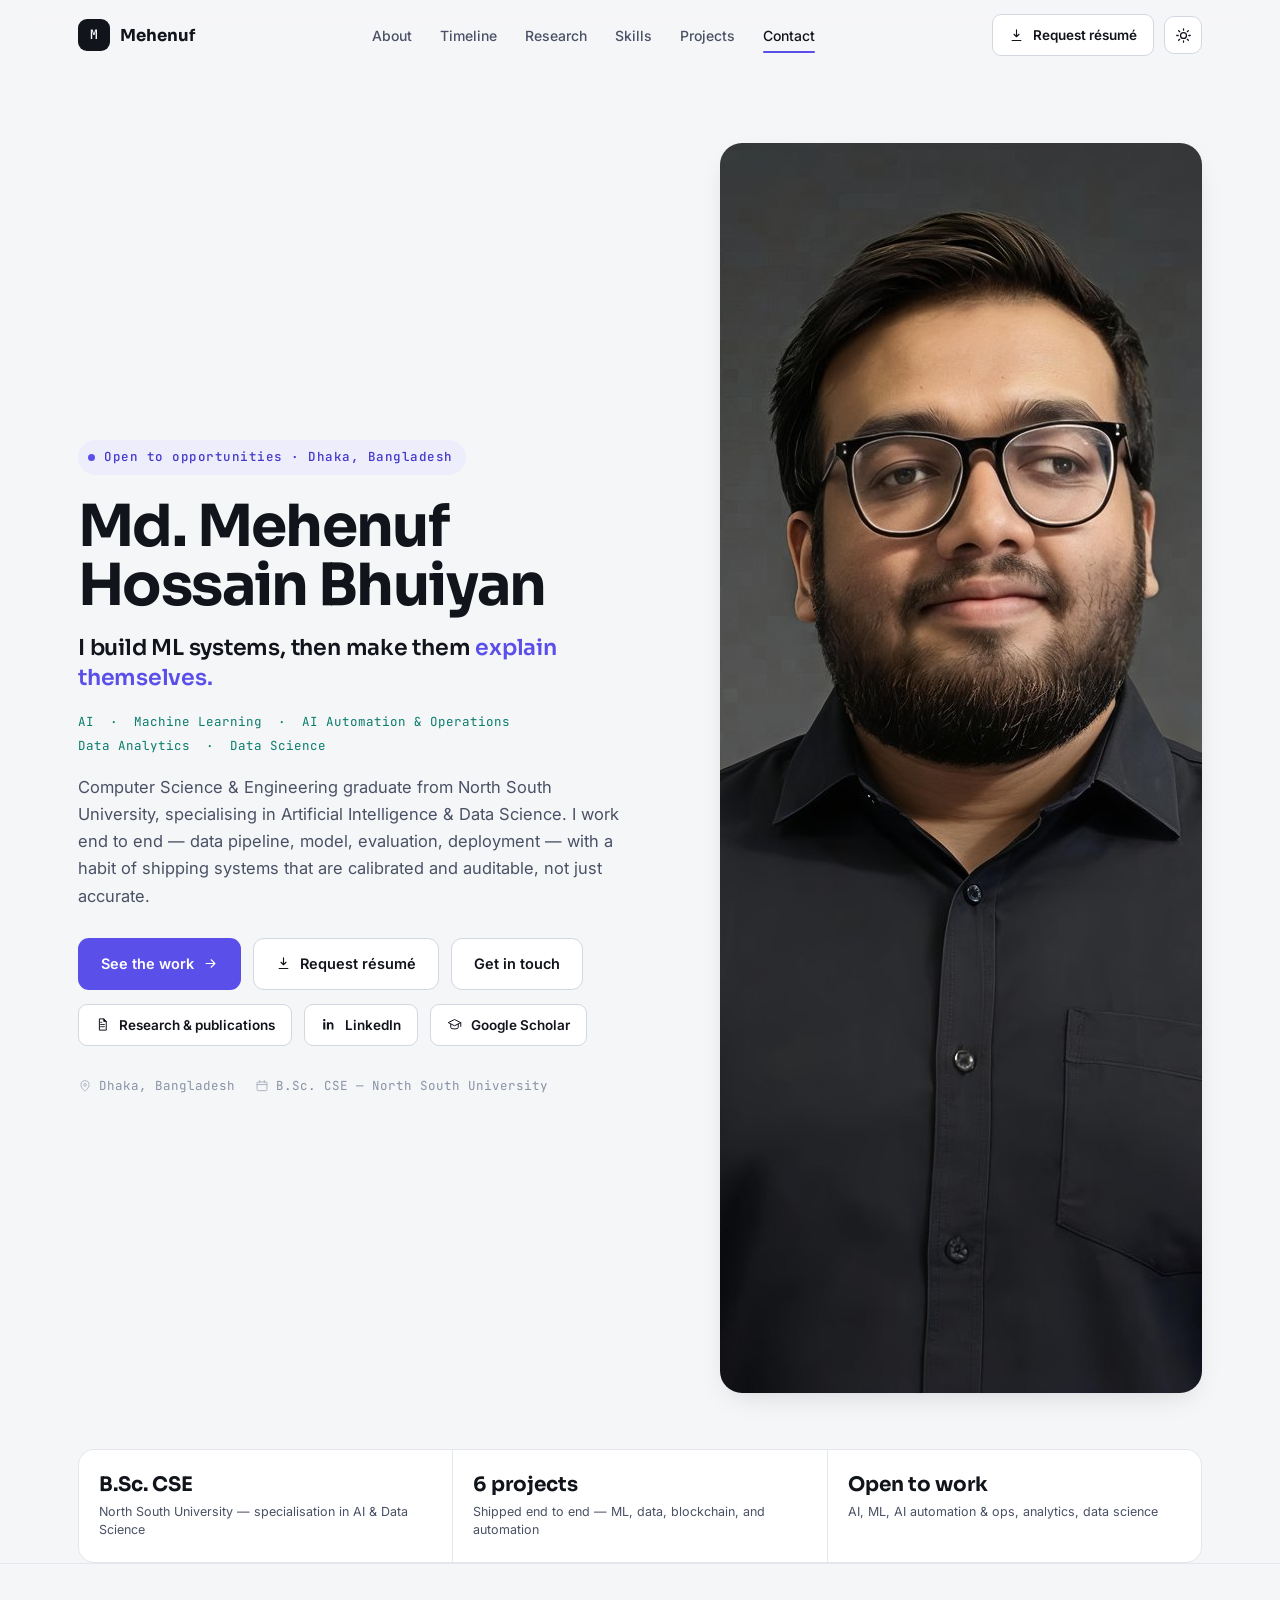
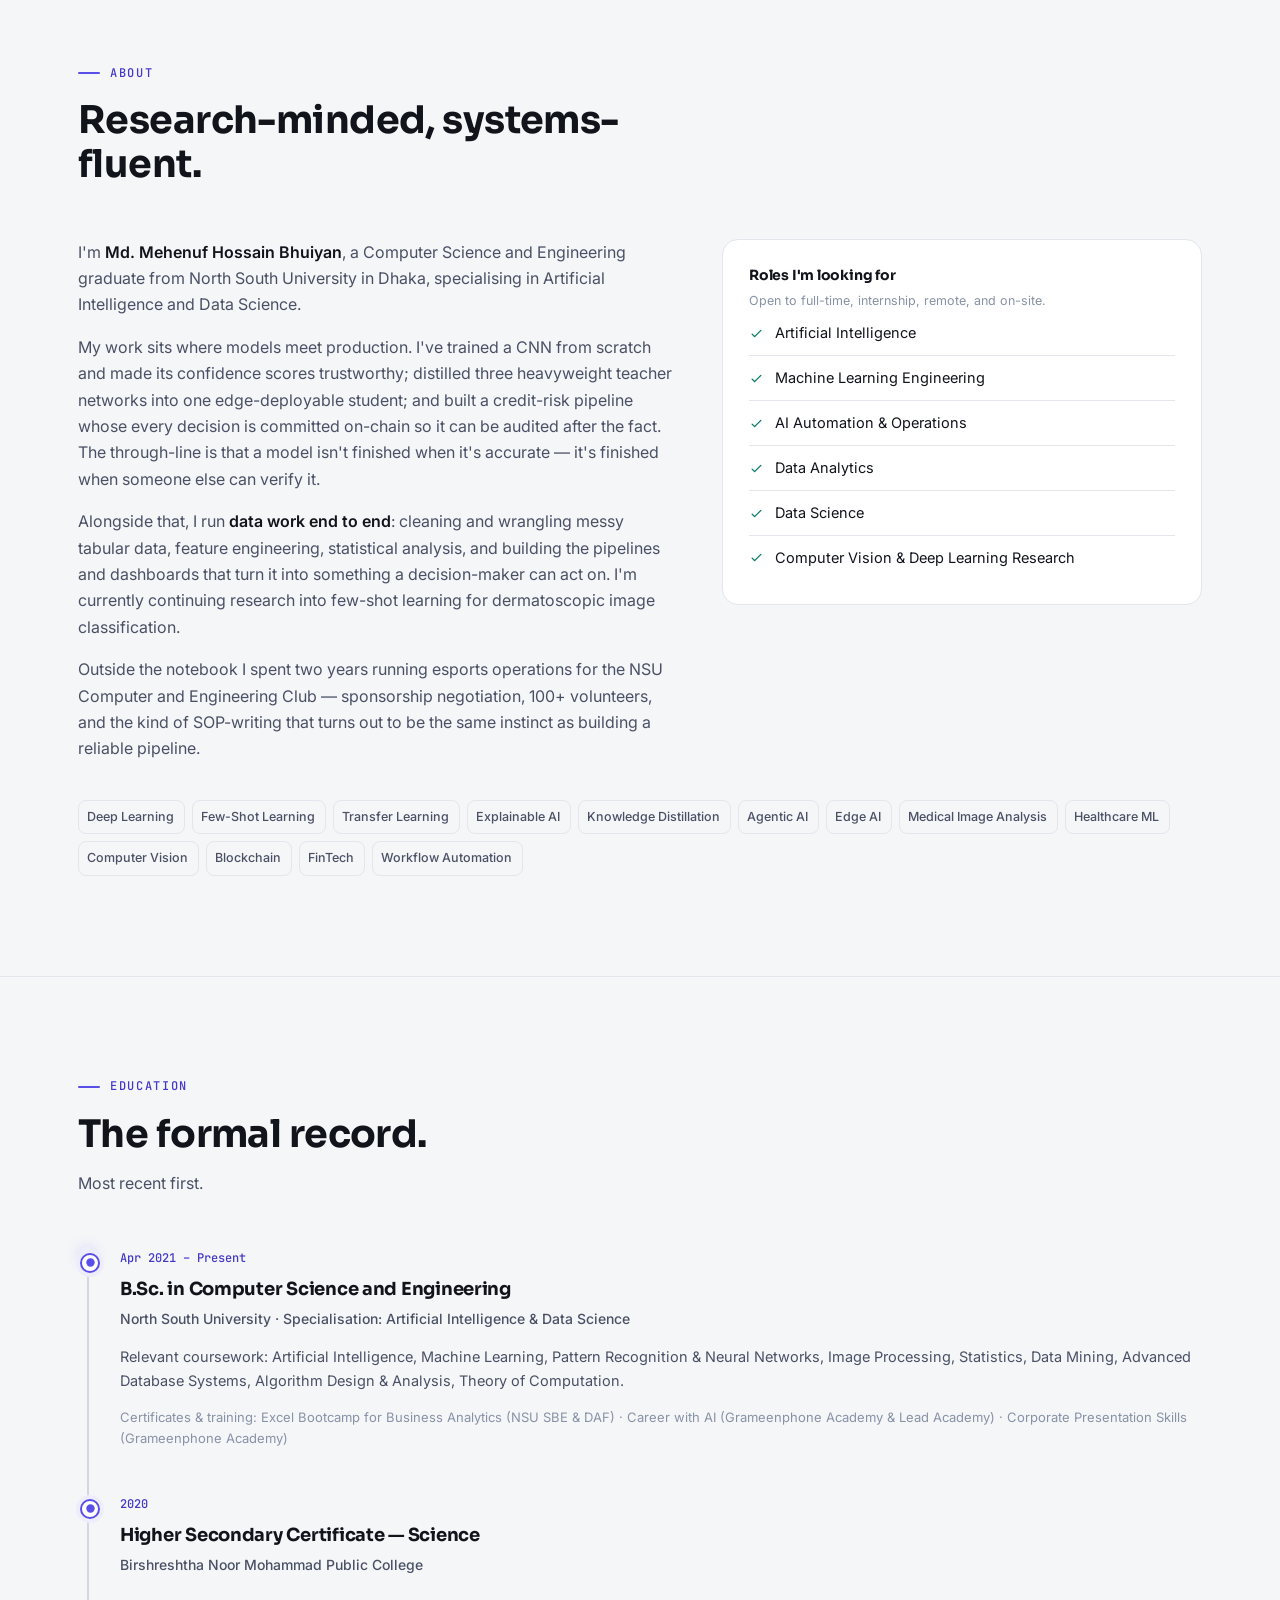
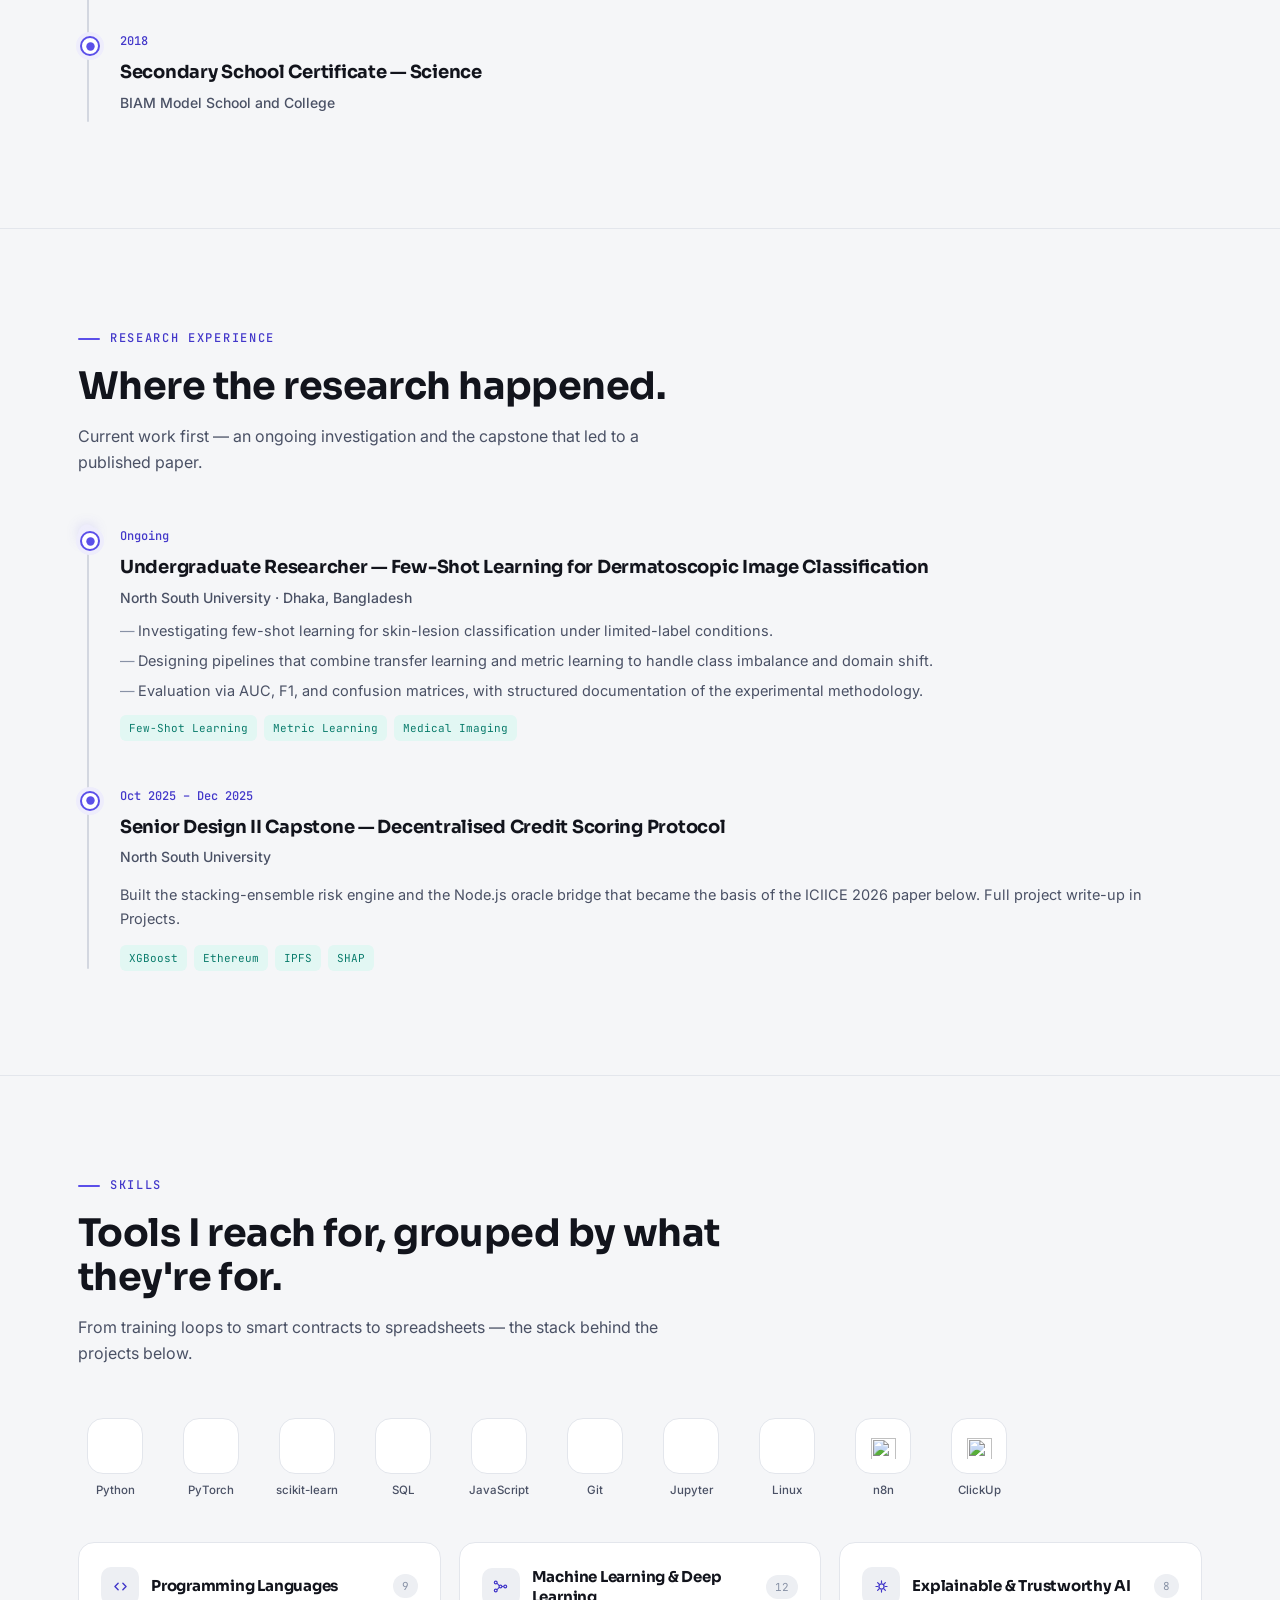
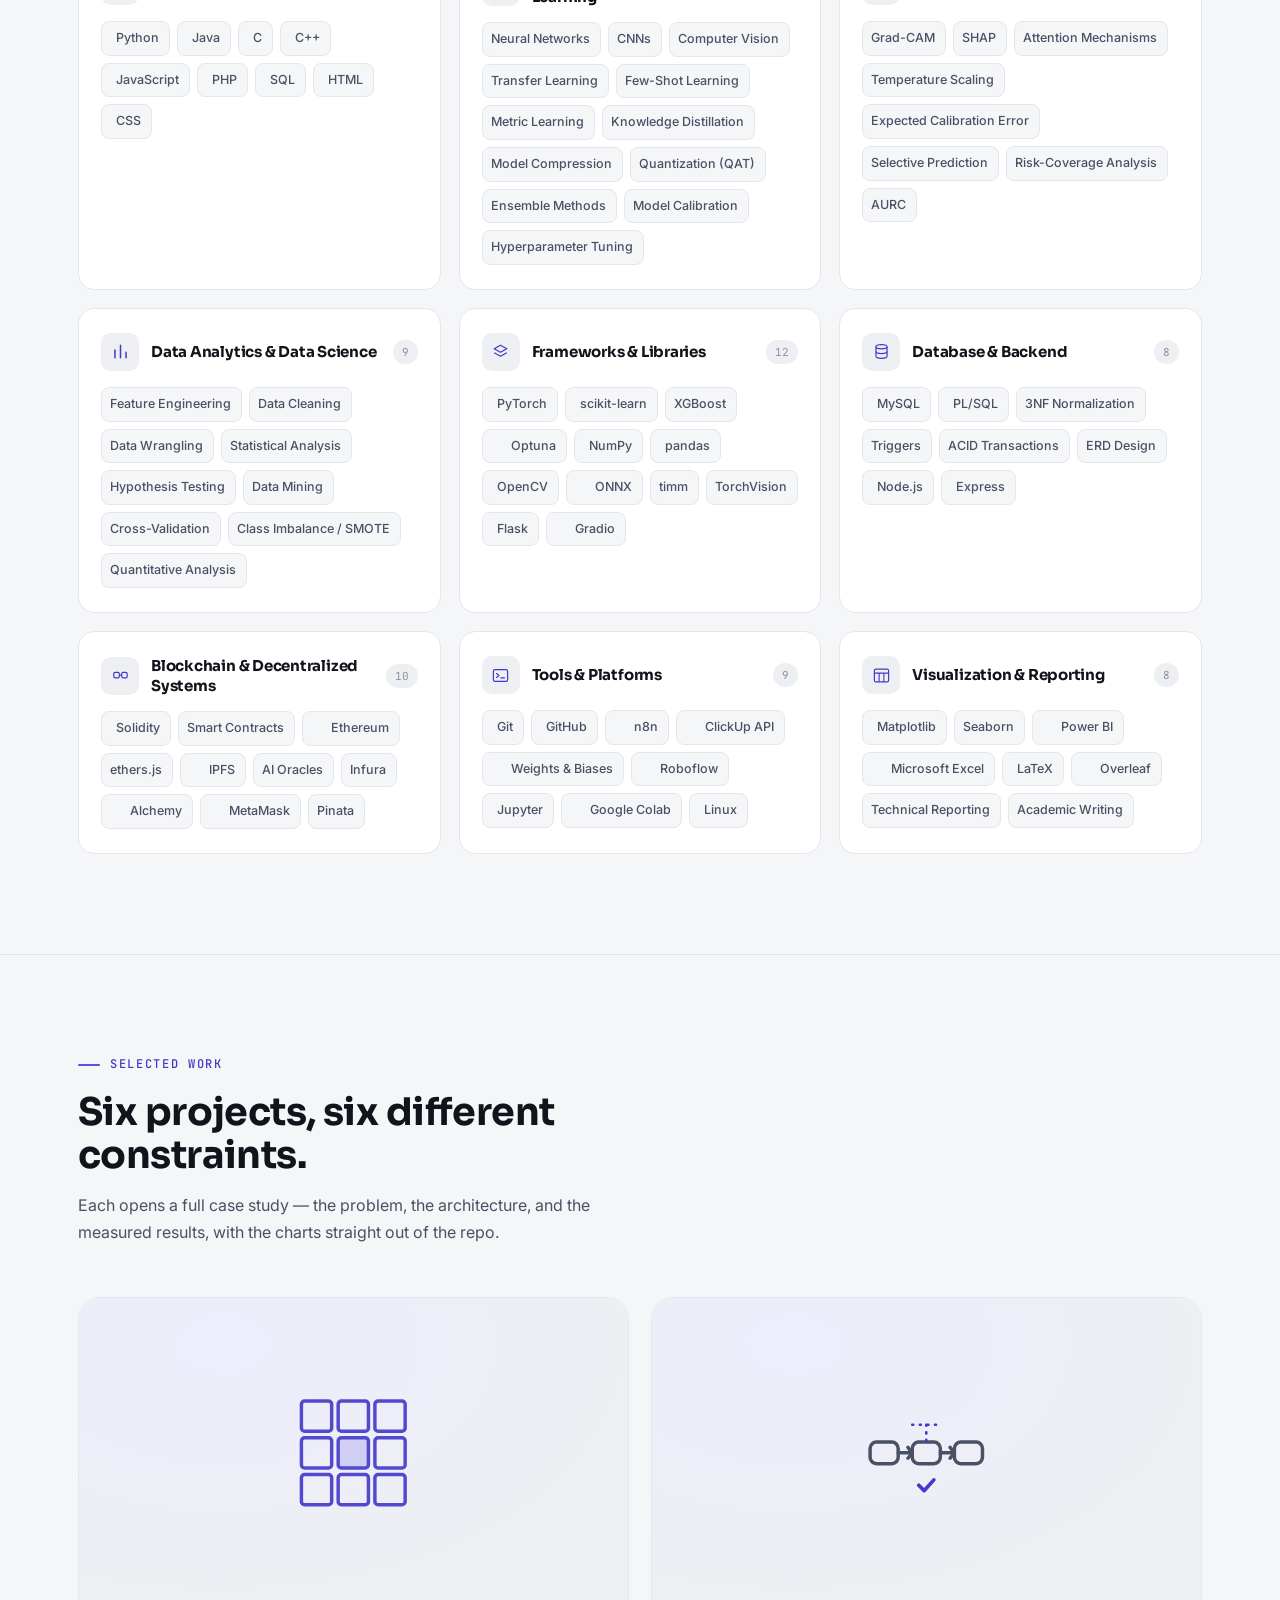
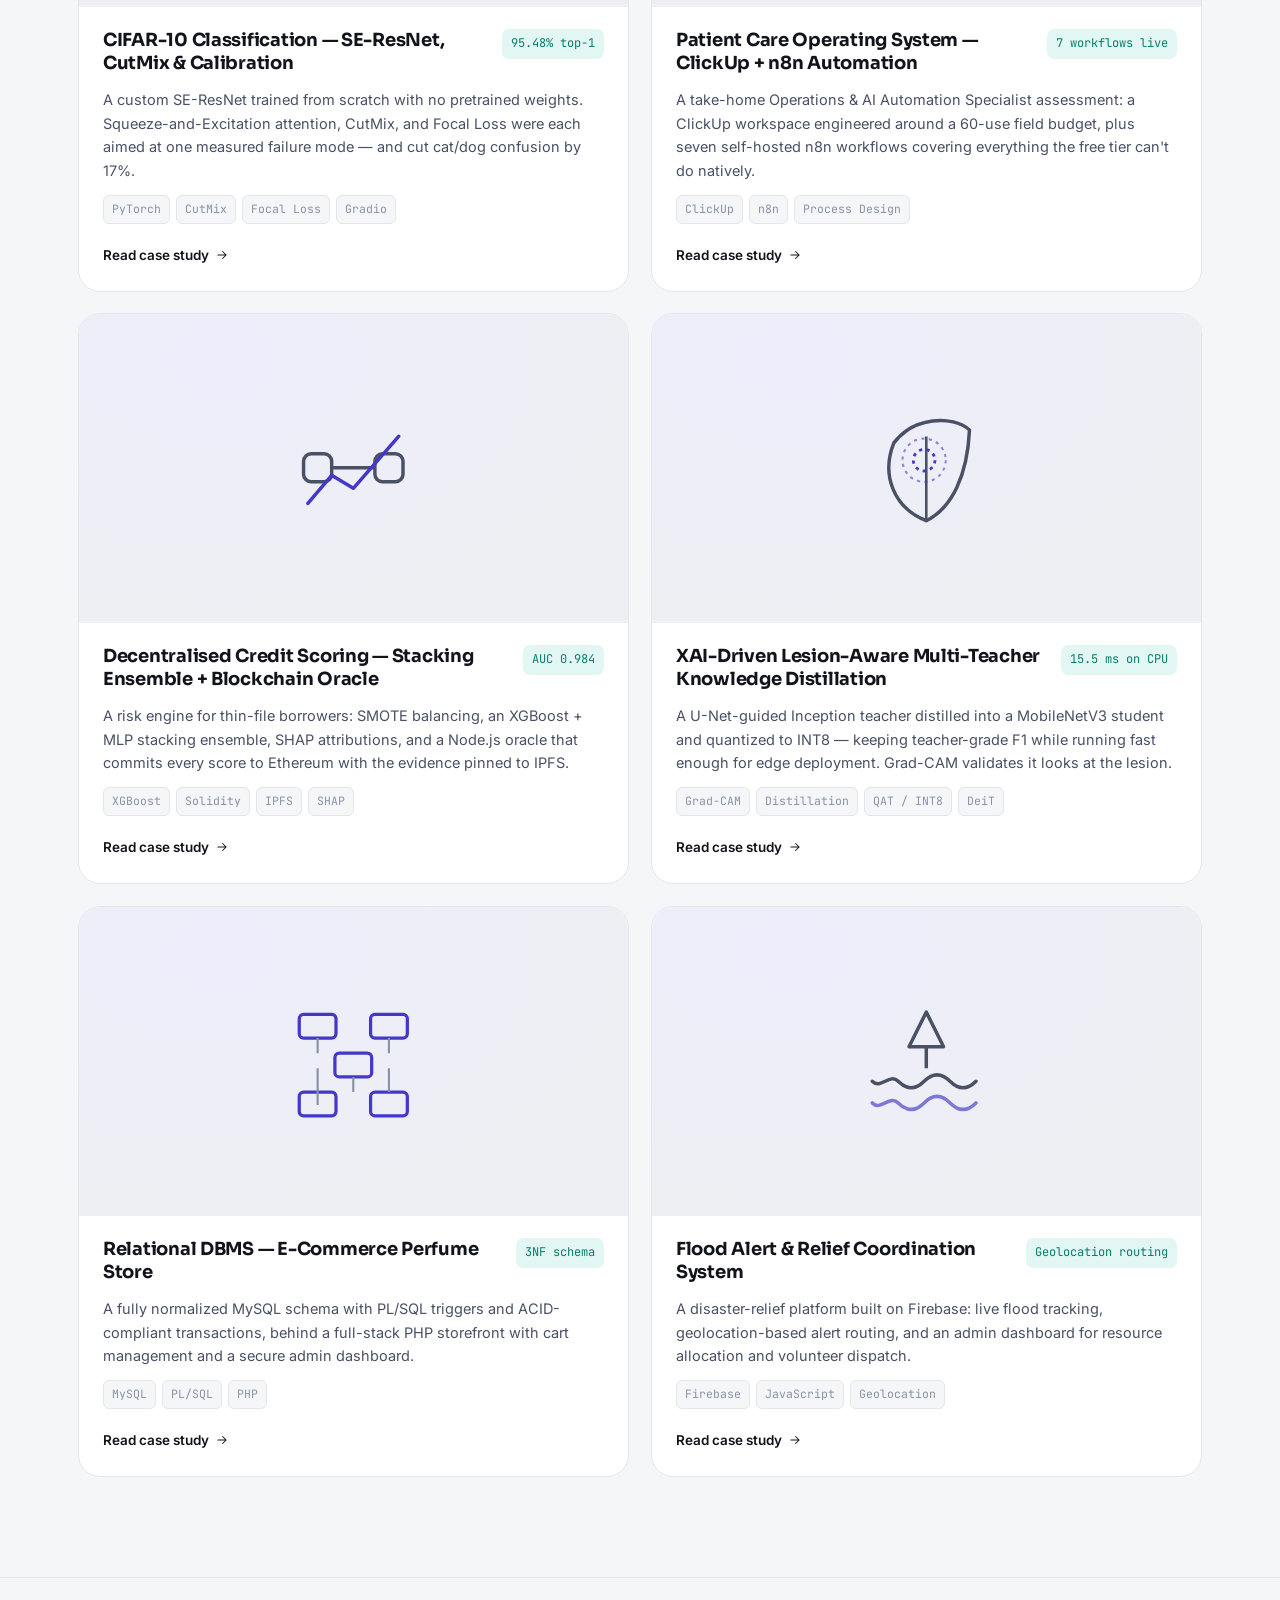
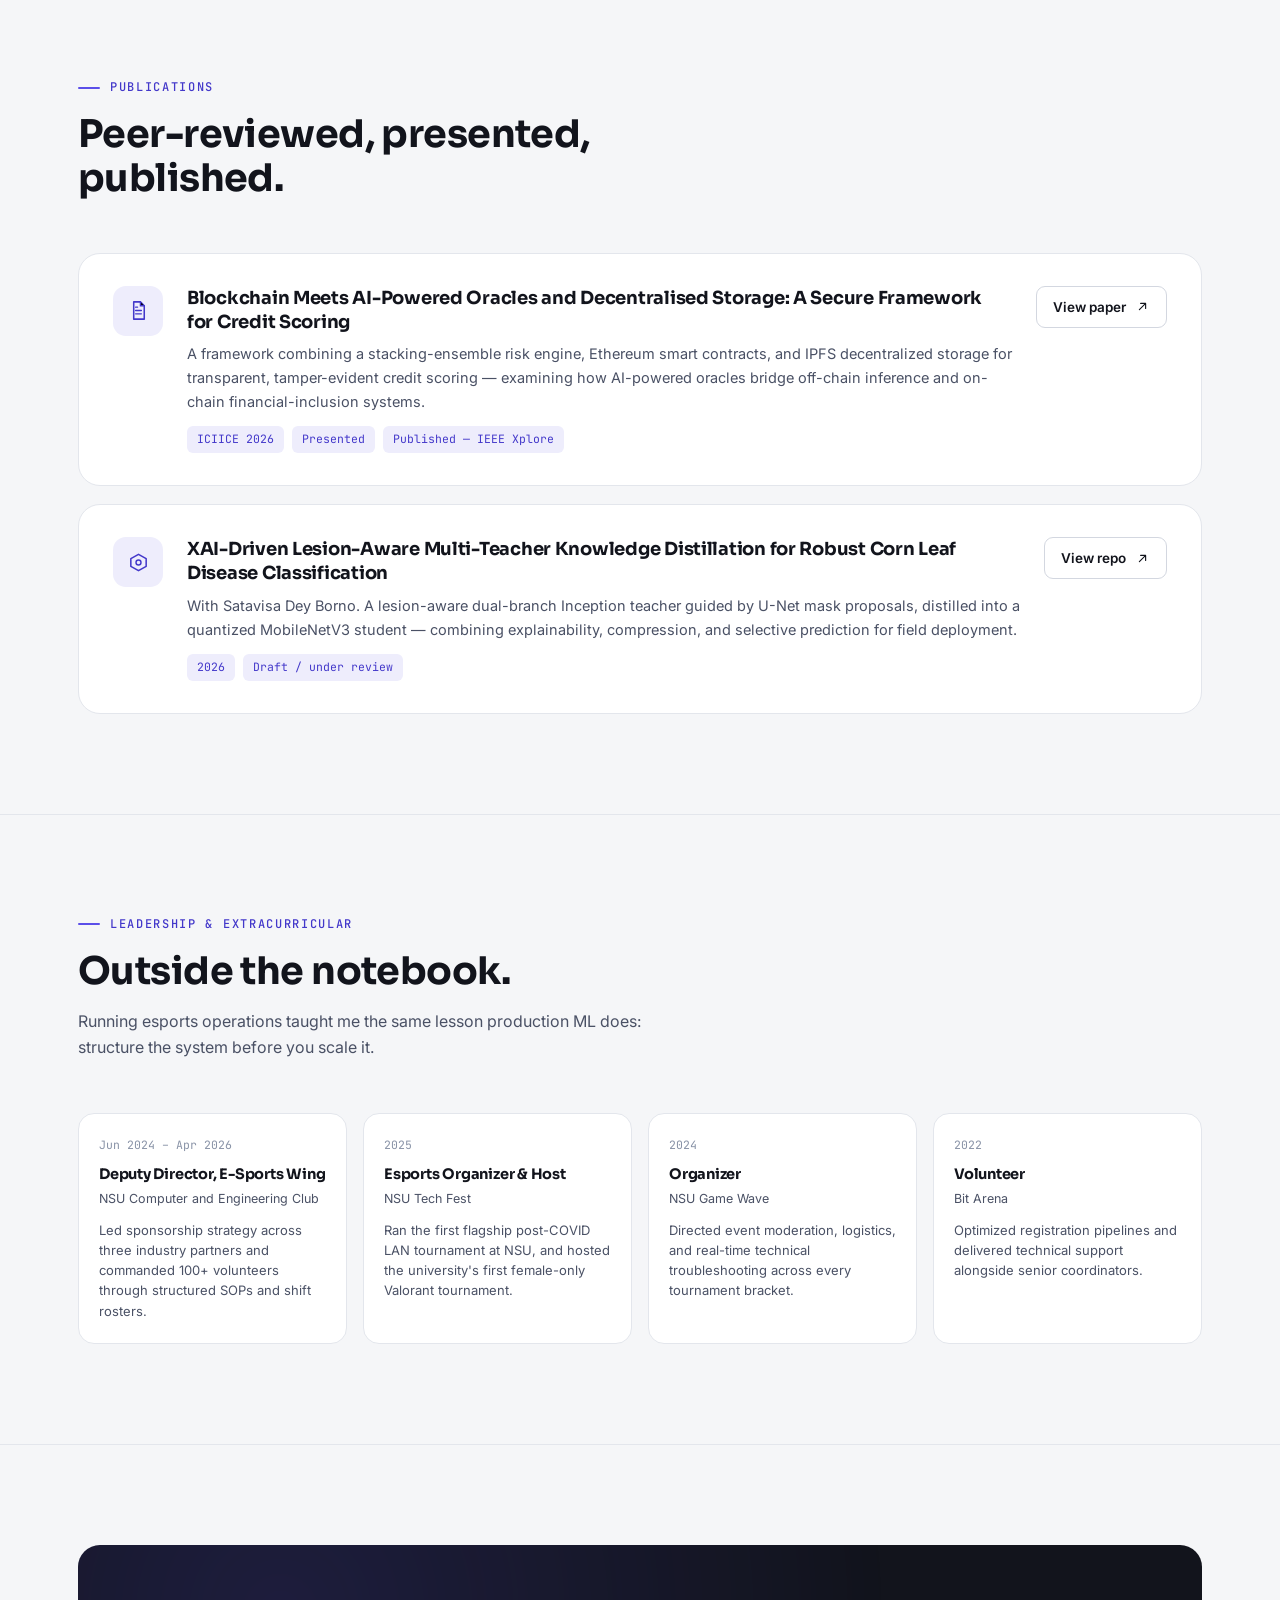
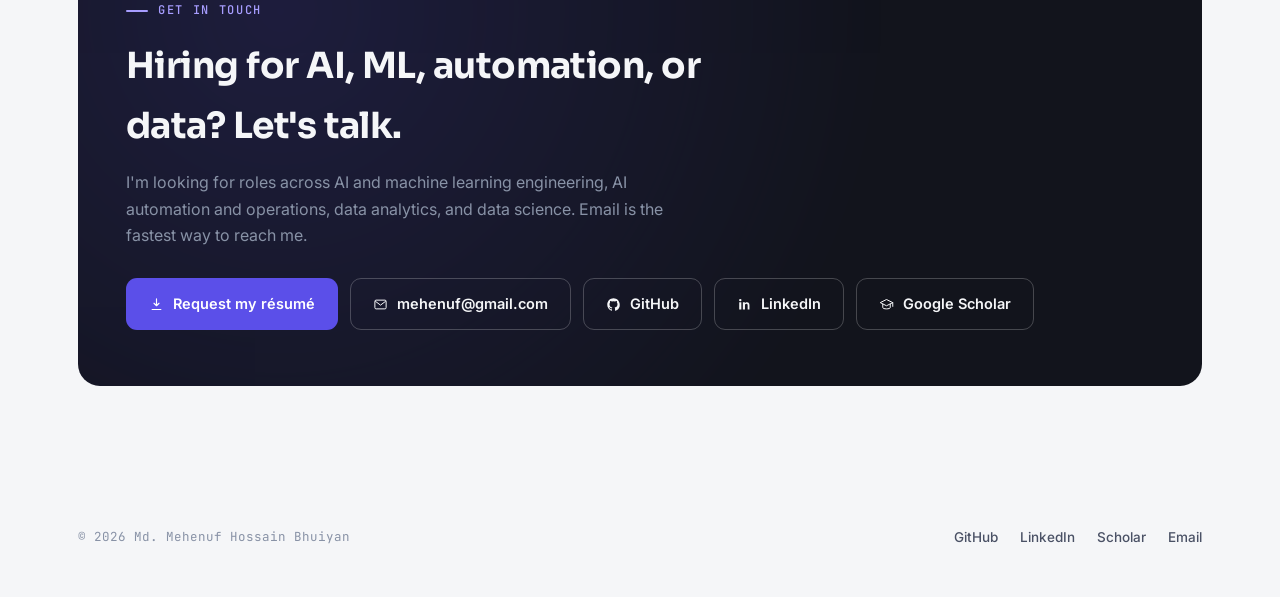
==== index.html @ 4ab9ad2d "fixed issues with previous changes not visible" ====
<!DOCTYPE html>
<html lang="en">
<head>
<meta charset="UTF-8">
<meta name="viewport" content="width=device-width, initial-scale=1.0">
<title>Md. Mehenuf Hossain Bhuiyan — AI, ML &amp; Data</title>
<meta name="description" content="Md. Mehenuf Hossain Bhuiyan — CSE graduate from North South University working across AI, machine learning, AI automation and operations, data analytics, and data science.">
<meta name="theme-color" content="#F5F6F8" media="(prefers-color-scheme: light)">
<meta name="theme-color" content="#0C0E15" media="(prefers-color-scheme: dark)">
<meta property="og:title" content="Md. Mehenuf Hossain Bhuiyan — AI, ML &amp; Data">
<meta property="og:description" content="CSE graduate building machine learning systems that are calibrated, explainable, and deployable.">
<meta property="og:type" content="website">
<link rel="icon" href="data:image/svg+xml,%3Csvg xmlns='http://www.w3.org/2000/svg' viewBox='0 0 32 32'%3E%3Crect width='32' height='32' rx='8' fill='%2312141C'/%3E%3Ctext x='16' y='22' font-family='monospace' font-size='15' fill='%23fff' text-anchor='middle'%3EM%3C/text%3E%3C/svg%3E">
<meta name="google-site-verification" content="XvrvxJpQ4TrDVqy2lAd8Fae3OVAIh6cB1WtOgIHhJRs" />
<!-- Set the theme before first paint so there's no flash of the wrong one. -->
<script>
(function(){
  var d=document.documentElement; d.classList.add('js');
  var s=null; try{ s=localStorage.getItem('theme'); }catch(e){}
  var p=window.matchMedia&&window.matchMedia('(prefers-color-scheme: dark)').matches;
  d.setAttribute('data-theme', s||(p?'dark':'light'));
})();
</script>

<link rel="preconnect" href="https://fonts.googleapis.com">
<link rel="preconnect" href="https://fonts.gstatic.com" crossorigin>
<link href="https://fonts.googleapis.com/css2?family=Sora:wght@500;600;700&family=Inter:wght@400;500;600&family=JetBrains+Mono:wght@400;500&display=swap" rel="stylesheet">
<link rel="stylesheet" href="https://cdn.jsdelivr.net/gh/devicons/devicon@2.15.1/devicon.min.css">
<link rel="stylesheet" href="./assets/css/style.css?v=3">
</head>
<body>

<!-- ================= NAV ================= -->
<header class="nav">
  <div class="nav-inner">
    <a href="#top" class="brand"><span class="mark"><span>M</span></span> Mehenuf</a>
    <nav class="nav-links" aria-label="Main">
      <a href="#about">About</a>
      <a href="#timeline">Timeline</a>
      <a href="#research">Research</a>
      <a href="#skills">Skills</a>
      <a href="#work">Projects</a>
      <a href="#contact">Contact</a>
    </nav>
    <div class="nav-cta">
      <a class="btn btn-ghost btn-sm" href="mailto:mehenuf@gmail.com?subject=R%C3%A9sum%C3%A9%20request%20%E2%80%94%20portfolio&body=Hi%20Mehenuf%2C%0A%0AI%20came%20across%20your%20portfolio%20and%20would%20like%20a%20copy%20of%20your%20CV%2Fr%C3%A9sum%C3%A9.%0A%0AName%3A%0ACompany%2Forganisation%3A%0ARole%20or%20context%3A%0A%0AThanks%2C">
        <svg viewBox="0 0 24 24"><path d="M12 3v11m0 0-4-4m4 4 4-4M5 20h14" fill="none" stroke="currentColor" stroke-width="1.8" stroke-linecap="round" stroke-linejoin="round"/></svg>
        Request résumé
      </a>
      <button class="icon-btn theme-toggle" aria-label="Switch to dark theme">
        <svg class="i-sun" viewBox="0 0 24 24" fill="none" aria-hidden="true"><circle cx="12" cy="12" r="4.2" stroke="currentColor" stroke-width="1.8"/><path d="M12 2.5v2M12 19.5v2M2.5 12h2M19.5 12h2M5.2 5.2l1.4 1.4M17.4 17.4l1.4 1.4M18.8 5.2l-1.4 1.4M6.6 17.4l-1.4 1.4" stroke="currentColor" stroke-width="1.8" stroke-linecap="round"/></svg>
        <svg class="i-moon" viewBox="0 0 24 24" fill="none" aria-hidden="true"><path d="M20 14.5A8.5 8.5 0 0 1 9.5 4a8.5 8.5 0 1 0 10.5 10.5Z" stroke="currentColor" stroke-width="1.8" stroke-linejoin="round"/></svg>
      </button>
      <button class="icon-btn nav-toggle" aria-label="Toggle menu" aria-expanded="false">
        <svg viewBox="0 0 24 24"><path d="M4 7h16M4 12h16M4 17h16" stroke="currentColor" stroke-width="1.8" stroke-linecap="round"/></svg>
      </button>
    </div>
  </div>
</header>

<main id="top">

  <!-- ================= HERO ================= -->
  <section class="hero">
    <div class="wrap">
      <div class="hero-grid">
        <div data-stagger>
          <span class="eyebrow"><span class="dot"></span>Open to opportunities · Dhaka, Bangladesh</span>
          <h1>Md. Mehenuf<br>Hossain Bhuiyan</h1>
          <p class="tagline">I build ML systems, then make them <span class="accent">explain themselves.</span></p>
          <p class="role-line">
            AI &nbsp;·&nbsp; Machine Learning &nbsp;·&nbsp; AI Automation &amp; Operations<br>
            Data Analytics &nbsp;·&nbsp; Data Science
          </p>
          <p class="sub">Computer Science &amp; Engineering graduate from North South University, specialising in Artificial Intelligence &amp; Data Science. I work end to end — data pipeline, model, evaluation, deployment — with a habit of shipping systems that are calibrated and auditable, not just accurate.</p>
          <div class="cta-row">
            <a class="btn btn-signal" href="#work">
              See the work
              <svg viewBox="0 0 24 24"><path d="M5 12h14M13 6l6 6-6 6" fill="none" stroke="currentColor" stroke-width="1.8" stroke-linecap="round" stroke-linejoin="round"/></svg>
            </a>
            <a class="btn btn-ghost" href="mailto:mehenuf@gmail.com?subject=R%C3%A9sum%C3%A9%20request%20%E2%80%94%20portfolio&body=Hi%20Mehenuf%2C%0A%0AI%20came%20across%20your%20portfolio%20and%20would%20like%20a%20copy%20of%20your%20CV%2Fr%C3%A9sum%C3%A9.%0A%0AName%3A%0ACompany%2Forganisation%3A%0ARole%20or%20context%3A%0A%0AThanks%2C">
              <svg viewBox="0 0 24 24"><path d="M12 3v11m0 0-4-4m4 4 4-4M5 20h14" fill="none" stroke="currentColor" stroke-width="1.8" stroke-linecap="round" stroke-linejoin="round"/></svg>
              Request résumé
            </a>
            <a class="btn btn-ghost" href="#contact">Get in touch</a>
          </div>
          <div class="cta-row profile-row">
            <a class="btn btn-ghost btn-sm" href="#publications">
              <svg viewBox="0 0 24 24"><path d="M7 3h7l4 4v14H7V3Z" fill="none" stroke="currentColor" stroke-width="1.6" stroke-linejoin="round"/><path d="M14 3v4h4M9 12h6M9 15.5h6M9 8.5h2" stroke="currentColor" stroke-width="1.4" stroke-linecap="round"/></svg>
              Research &amp; publications
            </a>
            <a class="btn btn-ghost btn-sm" href="https://www.linkedin.com/in/mehenuf" target="_blank" rel="noopener">
              <svg viewBox="0 0 24 24"><path fill="currentColor" d="M6.94 8.5H3.56V20h3.38V8.5ZM5.25 3a1.94 1.94 0 1 0 0 3.88A1.94 1.94 0 0 0 5.25 3ZM20.44 20h-3.38v-6.02c0-1.44-.03-3.29-2-3.29-2 0-2.31 1.56-2.31 3.18V20H9.37V8.5h3.24v1.57h.05c.45-.86 1.56-1.77 3.21-1.77 3.43 0 4.06 2.26 4.06 5.2V20Z"/></svg>
              LinkedIn
            </a>
            <a class="btn btn-ghost btn-sm" href="https://scholar.google.com/citations?user=QUsIy4QAAAAJ&hl=en" target="_blank" rel="noopener">
              <svg viewBox="0 0 24 24"><path d="M12 4 22 9l-10 5L2 9l10-5Z" fill="none" stroke="currentColor" stroke-width="1.6" stroke-linejoin="round"/><path d="M6 11.5V17c0 1.1 2.7 2 6 2s6-.9 6-2v-5.5" fill="none" stroke="currentColor" stroke-width="1.6" stroke-linecap="round" stroke-linejoin="round"/><path d="M22 9v6" stroke="currentColor" stroke-width="1.6" stroke-linecap="round"/></svg>
              Google Scholar
            </a>
          </div>
          <div class="meta-row">
            <span><svg viewBox="0 0 24 24"><path d="M12 21s7-6.1 7-11a7 7 0 1 0-14 0c0 4.9 7 11 7 11Z" fill="none" stroke="currentColor" stroke-width="1.6"/><circle cx="12" cy="10" r="2.3" fill="none" stroke="currentColor" stroke-width="1.6"/></svg>Dhaka, Bangladesh</span>
            <span><svg viewBox="0 0 24 24"><rect x="3.5" y="5" width="17" height="15" rx="2" fill="none" stroke="currentColor" stroke-width="1.6"/><path d="M3.5 9.5h17M8 3v3.5M16 3v3.5" stroke="currentColor" stroke-width="1.6" stroke-linecap="round"/></svg>B.Sc. CSE — North South University</span>
          </div>
        </div>

        <div class="hero-figure reveal">
          <img src="./assets/img/profile-mehenuf.jpg" alt="Md. Mehenuf Hossain Bhuiyan"
            width="1000" height="1250" decoding="async"
            style="width:100%; aspect-ratio:4/5; object-fit:cover; border-radius:var(--radius-lg); box-shadow:var(--shadow-md);">
        </div>
      </div>

      <div class="facts facts-3" data-stagger>
        <div class="fact"><div class="k">B.Sc. CSE</div><div class="v">North South University — specialisation in AI &amp; Data Science</div></div>
        <div class="fact"><div class="k">6 projects</div><div class="v">Shipped end to end — ML, data, blockchain, and automation</div></div>
        <div class="fact"><div class="k">Open to work</div><div class="v">AI, ML, AI automation &amp; ops, analytics, data science</div></div>
      </div>
    </div>
  </section>

  <!-- ================= ABOUT ================= -->
  <section id="about">
    <div class="wrap">
      <div class="section-head reveal">
        <div class="kicker">About</div>
        <h2>Research-minded, systems-fluent.</h2>
      </div>

      <div class="about-grid">
        <div data-stagger>
          <p>I'm <strong>Md. Mehenuf Hossain Bhuiyan</strong>, a Computer Science and Engineering graduate from North South University in Dhaka, specialising in Artificial Intelligence and Data Science.</p>
          <p>My work sits where models meet production. I've trained a CNN from scratch and made its confidence scores trustworthy; distilled three heavyweight teacher networks into one edge-deployable student; and built a credit-risk pipeline whose every decision is committed on-chain so it can be audited after the fact. The through-line is that a model isn't finished when it's accurate — it's finished when someone else can verify it.</p>
          <p>Alongside that, I run <strong>data work end to end</strong>: cleaning and wrangling messy tabular data, feature engineering, statistical analysis, and building the pipelines and dashboards that turn it into something a decision-maker can act on. I'm currently continuing research into few-shot learning for dermatoscopic image classification.</p>
          <p>Outside the notebook I spent two years running esports operations for the NSU Computer and Engineering Club — sponsorship negotiation, 100+ volunteers, and the kind of SOP-writing that turns out to be the same instinct as building a reliable pipeline.</p>
        </div>

        <div class="seeking reveal">
          <h3>Roles I'm looking for</h3>
          <p class="sn">Open to full-time, internship, remote, and on-site.</p>
          <ul data-stagger>
            <li><svg viewBox="0 0 24 24" fill="none"><path d="m5 13 4 4 10-10" stroke="currentColor" stroke-width="2.2" stroke-linecap="round" stroke-linejoin="round"/></svg>Artificial Intelligence</li>
            <li><svg viewBox="0 0 24 24" fill="none"><path d="m5 13 4 4 10-10" stroke="currentColor" stroke-width="2.2" stroke-linecap="round" stroke-linejoin="round"/></svg>Machine Learning Engineering</li>
            <li><svg viewBox="0 0 24 24" fill="none"><path d="m5 13 4 4 10-10" stroke="currentColor" stroke-width="2.2" stroke-linecap="round" stroke-linejoin="round"/></svg>AI Automation &amp; Operations</li>
            <li><svg viewBox="0 0 24 24" fill="none"><path d="m5 13 4 4 10-10" stroke="currentColor" stroke-width="2.2" stroke-linecap="round" stroke-linejoin="round"/></svg>Data Analytics</li>
            <li><svg viewBox="0 0 24 24" fill="none"><path d="m5 13 4 4 10-10" stroke="currentColor" stroke-width="2.2" stroke-linecap="round" stroke-linejoin="round"/></svg>Data Science</li>
            <li><svg viewBox="0 0 24 24" fill="none"><path d="m5 13 4 4 10-10" stroke="currentColor" stroke-width="2.2" stroke-linecap="round" stroke-linejoin="round"/></svg>Computer Vision &amp; Deep Learning Research</li>
          </ul>
        </div>
      </div>

      <div class="chip-row" data-stagger style="margin-top:38px;">
        <span class="chip">Deep Learning</span><span class="chip">Few-Shot Learning</span><span class="chip">Transfer Learning</span>
        <span class="chip">Explainable AI</span><span class="chip">Knowledge Distillation</span><span class="chip">Agentic AI</span>
        <span class="chip">Edge AI</span><span class="chip">Medical Image Analysis</span><span class="chip">Healthcare ML</span>
        <span class="chip">Computer Vision</span><span class="chip">Blockchain</span><span class="chip">FinTech</span>
        <span class="chip">Workflow Automation</span>
      </div>
    </div>
  </section>

  <!-- ================= TIMELINE ================= -->
  <section id="timeline">
    <div class="wrap">
      <div class="section-head reveal">
        <div class="kicker">Education</div>
        <h2>The formal record.</h2>
        <p>Most recent first.</p>
      </div>

      <div class="timeline">
        <div class="t-rail"></div>
        <div class="t-progress"></div>
        <div class="t-cursor"></div>

        <div class="t-item">
          <div class="t-node"></div>
          <span class="t-when">Apr 2021 – Present</span>
          <h3>B.Sc. in Computer Science and Engineering</h3>
          <div class="t-org">North South University · Specialisation: Artificial Intelligence &amp; Data Science</div>
          <p>Relevant coursework: Artificial Intelligence, Machine Learning, Pattern Recognition &amp; Neural Networks, Image Processing, Statistics, Data Mining, Advanced Database Systems, Algorithm Design &amp; Analysis, Theory of Computation.</p>
          <div class="t-note">Certificates &amp; training: Excel Bootcamp for Business Analytics (NSU SBE &amp; DAF) · Career with AI (Grameenphone Academy &amp; Lead Academy) · Corporate Presentation Skills (Grameenphone Academy)</div>
        </div>

        <div class="t-item">
          <div class="t-node"></div>
          <span class="t-when">2020</span>
          <h3>Higher Secondary Certificate — Science</h3>
          <div class="t-org">Birshreshtha Noor Mohammad Public College</div>
        </div>

        <div class="t-item">
          <div class="t-node"></div>
          <span class="t-when">2018</span>
          <h3>Secondary School Certificate — Science</h3>
          <div class="t-org">BIAM Model School and College</div>
        </div>
      </div>
    </div>
  </section>

  <!-- ================= RESEARCH EXPERIENCE ================= -->
  <section id="research">
    <div class="wrap">
      <div class="section-head reveal">
        <div class="kicker">Research Experience</div>
        <h2>Where the research happened.</h2>
        <p>Current work first — an ongoing investigation and the capstone that led to a published paper.</p>
      </div>

      <div class="timeline">
        <div class="t-rail"></div>
        <div class="t-progress"></div>
        <div class="t-cursor"></div>

        <div class="t-item">
          <div class="t-node"></div>
          <span class="t-when">Ongoing</span>
          <h3>Undergraduate Researcher — Few-Shot Learning for Dermatoscopic Image Classification</h3>
          <div class="t-org">North South University · Dhaka, Bangladesh</div>
          <ul>
            <li>Investigating few-shot learning for skin-lesion classification under limited-label conditions.</li>
            <li>Designing pipelines that combine transfer learning and metric learning to handle class imbalance and domain shift.</li>
            <li>Evaluation via AUC, F1, and confusion matrices, with structured documentation of the experimental methodology.</li>
          </ul>
          <div class="t-tags"><span class="t-tag">Few-Shot Learning</span><span class="t-tag">Metric Learning</span><span class="t-tag">Medical Imaging</span></div>
        </div>

        <div class="t-item">
          <div class="t-node"></div>
          <span class="t-when">Oct 2025 – Dec 2025</span>
          <h3>Senior Design II Capstone — Decentralised Credit Scoring Protocol</h3>
          <div class="t-org">North South University</div>
          <p>Built the stacking-ensemble risk engine and the Node.js oracle bridge that became the basis of the ICIICE 2026 paper below. Full project write-up in Projects.</p>
          <div class="t-tags"><span class="t-tag">XGBoost</span><span class="t-tag">Ethereum</span><span class="t-tag">IPFS</span><span class="t-tag">SHAP</span></div>
        </div>
      </div>
    </div>
  </section>

  <!-- ================= SKILLS ================= -->
  <section id="skills">
    <div class="wrap">
      <div class="section-head reveal">
        <div class="kicker">Skills</div>
        <h2>Tools I reach for, grouped by what they're for.</h2>
        <p>From training loops to smart contracts to spreadsheets — the stack behind the projects below.</p>
      </div>

      <div class="core-stack" data-stagger>
        <div class="core-item"><div class="tile"><i class="devicon-python-plain colored"></i></div><span>Python</span></div>
        <div class="core-item"><div class="tile"><i class="devicon-pytorch-original colored"></i></div><span>PyTorch</span></div>
        <div class="core-item"><div class="tile"><i class="devicon-scikitlearn-plain colored"></i></div><span>scikit-learn</span></div>
        <div class="core-item"><div class="tile"><i class="devicon-mysql-plain colored"></i></div><span>SQL</span></div>
        <div class="core-item"><div class="tile"><i class="devicon-javascript-plain colored"></i></div><span>JavaScript</span></div>
        <div class="core-item"><div class="tile"><i class="devicon-git-plain colored"></i></div><span>Git</span></div>
        <div class="core-item"><div class="tile"><i class="devicon-jupyter-plain colored"></i></div><span>Jupyter</span></div>
        <div class="core-item"><div class="tile"><i class="devicon-linux-plain colored"></i></div><span>Linux</span></div>
        <div class="core-item"><div class="tile"><img src="https://cdn.simpleicons.org/n8n" alt="" width="25" height="25"></div><span>n8n</span></div>
        <div class="core-item"><div class="tile"><img src="https://cdn.simpleicons.org/clickup" alt="" width="25" height="25"></div><span>ClickUp</span></div>
      </div>

      <div class="skills-grid" data-stagger>

        <div class="skill-card">
          <div class="head">
            <div class="head-main">
            <div class="skill-icon"><svg viewBox="0 0 24 24"><path d="m9 8-4 4 4 4M15 8l4 4-4 4" fill="none" stroke="currentColor" stroke-width="1.8" stroke-linecap="round" stroke-linejoin="round"/></svg></div>
            <h3>Programming Languages</h3>
          </div>
          <span class="skill-count"></span>
          </div>
          <div class="chip-row">
            <span class="chip"><i class="devicon-python-plain colored"></i>Python</span>
            <span class="chip"><i class="devicon-java-plain colored"></i>Java</span>
            <span class="chip"><i class="devicon-c-plain colored"></i>C</span>
            <span class="chip"><i class="devicon-cplusplus-plain colored"></i>C++</span>
            <span class="chip"><i class="devicon-javascript-plain colored"></i>JavaScript</span>
            <span class="chip"><i class="devicon-php-plain colored"></i>PHP</span>
            <span class="chip"><i class="devicon-mysql-plain colored"></i>SQL</span>
            <span class="chip"><i class="devicon-html5-plain colored"></i>HTML</span>
            <span class="chip"><i class="devicon-css3-plain colored"></i>CSS</span>
          </div>
        </div>

        <div class="skill-card">
          <div class="head">
            <div class="head-main">
            <div class="skill-icon"><svg viewBox="0 0 24 24"><circle cx="6" cy="7" r="1.8" stroke="currentColor" stroke-width="1.5" fill="none"/><circle cx="6" cy="17" r="1.8" stroke="currentColor" stroke-width="1.5" fill="none"/><circle cx="18" cy="12" r="1.8" stroke="currentColor" stroke-width="1.5" fill="none"/><circle cx="12" cy="12" r="1.8" stroke="currentColor" stroke-width="1.5" fill="none"/><path d="M7.6 7.9 10.3 11M7.6 16.1 10.3 13M13.7 12h2.5" stroke="currentColor" stroke-width="1.4"/></svg></div>
            <h3>Machine Learning &amp; Deep Learning</h3>
          </div>
          <span class="skill-count"></span>
          </div>
          <div class="chip-row">
            <span class="chip">Neural Networks</span><span class="chip">CNNs</span><span class="chip">Computer Vision</span>
            <span class="chip">Transfer Learning</span><span class="chip">Few-Shot Learning</span><span class="chip">Metric Learning</span>
            <span class="chip">Knowledge Distillation</span><span class="chip">Model Compression</span><span class="chip">Quantization (QAT)</span>
            <span class="chip">Ensemble Methods</span><span class="chip">Model Calibration</span><span class="chip">Hyperparameter Tuning</span>
          </div>
        </div>

        <div class="skill-card">
          <div class="head">
            <div class="head-main">
            <div class="skill-icon"><svg viewBox="0 0 24 24"><circle cx="12" cy="12" r="3.2" stroke="currentColor" stroke-width="1.6" fill="none"/><path d="M12 5v2.4M12 16.6V19M5 12h2.4M16.6 12H19M7.1 7.1l1.7 1.7M15.2 15.2l1.7 1.7M16.9 7.1l-1.7 1.7M8.8 15.2l-1.7 1.7" stroke="currentColor" stroke-width="1.5" stroke-linecap="round"/></svg></div>
            <h3>Explainable &amp; Trustworthy AI</h3>
          </div>
          <span class="skill-count"></span>
          </div>
          <div class="chip-row">
            <span class="chip">Grad-CAM</span><span class="chip">SHAP</span><span class="chip">Attention Mechanisms</span>
            <span class="chip">Temperature Scaling</span><span class="chip">Expected Calibration Error</span>
            <span class="chip">Selective Prediction</span><span class="chip">Risk-Coverage Analysis</span><span class="chip">AURC</span>
          </div>
        </div>

        <div class="skill-card">
          <div class="head">
            <div class="head-main">
            <div class="skill-icon"><svg viewBox="0 0 24 24"><path d="M5 20V10M12 20V4M19 20v-7" stroke="currentColor" stroke-width="1.9" stroke-linecap="round"/></svg></div>
            <h3>Data Analytics &amp; Data Science</h3>
          </div>
          <span class="skill-count"></span>
          </div>
          <div class="chip-row">
            <span class="chip">Feature Engineering</span><span class="chip">Data Cleaning</span><span class="chip">Data Wrangling</span>
            <span class="chip">Statistical Analysis</span><span class="chip">Hypothesis Testing</span><span class="chip">Data Mining</span>
            <span class="chip">Cross-Validation</span><span class="chip">Class Imbalance / SMOTE</span><span class="chip">Quantitative Analysis</span>
          </div>
        </div>

        <div class="skill-card">
          <div class="head">
            <div class="head-main">
            <div class="skill-icon"><svg viewBox="0 0 24 24"><path d="m12 4 8 4.5-8 4.5-8-4.5L12 4Z" fill="none" stroke="currentColor" stroke-width="1.5" stroke-linejoin="round"/><path d="m4 13.5 8 4.5 8-4.5" fill="none" stroke="currentColor" stroke-width="1.5" stroke-linejoin="round"/></svg></div>
            <h3>Frameworks &amp; Libraries</h3>
          </div>
          <span class="skill-count"></span>
          </div>
          <div class="chip-row">
            <span class="chip"><i class="devicon-pytorch-original colored"></i>PyTorch</span>
            <span class="chip"><i class="devicon-scikitlearn-plain colored"></i>scikit-learn</span>
            <span class="chip">XGBoost</span><span class="chip"><img src="https://cdn.simpleicons.org/optuna" alt="" width="14" height="14" class="invert-dark">Optuna</span>
            <span class="chip"><i class="devicon-numpy-plain colored"></i>NumPy</span>
            <span class="chip"><i class="devicon-pandas-plain colored"></i>pandas</span>
            <span class="chip"><i class="devicon-opencv-plain colored"></i>OpenCV</span>
            <span class="chip"><img src="https://cdn.simpleicons.org/onnx" alt="" width="14" height="14">ONNX</span><span class="chip">timm</span><span class="chip">TorchVision</span>
            <span class="chip"><i class="devicon-flask-original colored"></i>Flask</span><span class="chip"><img src="https://cdn.simpleicons.org/gradio" alt="" width="14" height="14">Gradio</span>
          </div>
        </div>

        <div class="skill-card">
          <div class="head">
            <div class="head-main">
            <div class="skill-icon"><svg viewBox="0 0 24 24"><ellipse cx="12" cy="6" rx="7" ry="2.6" fill="none" stroke="currentColor" stroke-width="1.5"/><path d="M5 6v12c0 1.4 3.1 2.6 7 2.6s7-1.2 7-2.6V6" fill="none" stroke="currentColor" stroke-width="1.5"/><path d="M5 12c0 1.4 3.1 2.6 7 2.6s7-1.2 7-2.6" fill="none" stroke="currentColor" stroke-width="1.5"/></svg></div>
            <h3>Database &amp; Backend</h3>
          </div>
          <span class="skill-count"></span>
          </div>
          <div class="chip-row">
            <span class="chip"><i class="devicon-mysql-plain colored"></i>MySQL</span>
            <span class="chip"><i class="devicon-oracle-original colored"></i>PL/SQL</span><span class="chip">3NF Normalization</span>
            <span class="chip">Triggers</span><span class="chip">ACID Transactions</span><span class="chip">ERD Design</span>
            <span class="chip"><i class="devicon-nodejs-plain colored"></i>Node.js</span>
            <span class="chip"><i class="devicon-express-original"></i>Express</span>
          </div>
        </div>

        <div class="skill-card">
          <div class="head">
            <div class="head-main">
            <div class="skill-icon"><svg viewBox="0 0 24 24"><rect x="3.5" y="8" width="7" height="7" rx="2" fill="none" stroke="currentColor" stroke-width="1.5"/><rect x="13.5" y="8" width="7" height="7" rx="2" fill="none" stroke="currentColor" stroke-width="1.5"/><path d="M10.5 11.5h3" stroke="currentColor" stroke-width="1.5"/></svg></div>
            <h3>Blockchain &amp; Decentralized Systems</h3>
          </div>
          <span class="skill-count"></span>
          </div>
          <div class="chip-row">
            <span class="chip"><i class="devicon-solidity-plain colored"></i>Solidity</span><span class="chip">Smart Contracts</span><span class="chip"><img src="https://cdn.simpleicons.org/ethereum" alt="" width="14" height="14" class="invert-dark">Ethereum</span>
            <span class="chip">ethers.js</span><span class="chip"><img src="https://cdn.simpleicons.org/ipfs" alt="" width="14" height="14">IPFS</span><span class="chip">AI Oracles</span>
            <span class="chip">Infura</span><span class="chip"><img src="https://cdn.simpleicons.org/alchemy" alt="" width="14" height="14" class="invert-dark">Alchemy</span><span class="chip"><img src="https://api.iconify.design/logos/metamask-icon.svg" alt="" width="14" height="14">MetaMask</span><span class="chip">Pinata</span>
          </div>
        </div>

        <div class="skill-card">
          <div class="head">
            <div class="head-main">
            <div class="skill-icon"><svg viewBox="0 0 24 24"><rect x="3" y="4.5" width="18" height="15" rx="2" fill="none" stroke="currentColor" stroke-width="1.5"/><path d="m7 9.5 3 2.5-3 2.5M12.5 15h4.5" fill="none" stroke="currentColor" stroke-width="1.5" stroke-linecap="round" stroke-linejoin="round"/></svg></div>
            <h3>Tools &amp; Platforms</h3>
          </div>
          <span class="skill-count"></span>
          </div>
          <div class="chip-row">
            <span class="chip"><i class="devicon-git-plain colored"></i>Git</span>
            <span class="chip"><i class="devicon-github-original"></i>GitHub</span>
            <span class="chip"><img src="https://cdn.simpleicons.org/n8n" alt="" width="14" height="14">n8n</span>
            <span class="chip"><img src="https://cdn.simpleicons.org/clickup" alt="" width="14" height="14">ClickUp API</span>
            <span class="chip"><img src="https://cdn.simpleicons.org/weightsandbiases" alt="" width="14" height="14">Weights &amp; Biases</span>
            <span class="chip"><img src="https://cdn.simpleicons.org/roboflow" alt="" width="14" height="14">Roboflow</span>
            <span class="chip"><i class="devicon-jupyter-plain colored"></i>Jupyter</span>
            <span class="chip"><img src="https://cdn.simpleicons.org/googlecolab" alt="" width="14" height="14">Google Colab</span>
            <span class="chip"><i class="devicon-linux-plain colored"></i>Linux</span>
          </div>
        </div>

        <div class="skill-card">
          <div class="head">
            <div class="head-main">
            <div class="skill-icon"><svg viewBox="0 0 24 24"><rect x="3" y="4" width="18" height="16" rx="2" fill="none" stroke="currentColor" stroke-width="1.5"/><path d="M3 9h18M9 9v11M15 9v11" stroke="currentColor" stroke-width="1.4"/></svg></div>
            <h3>Visualization &amp; Reporting</h3>
          </div>
          <span class="skill-count"></span>
          </div>
          <div class="chip-row">
            <span class="chip"><i class="devicon-matplotlib-plain colored"></i>Matplotlib</span><span class="chip">Seaborn</span><span class="chip"><img src="https://api.iconify.design/logos/microsoft-power-bi.svg" alt="" width="14" height="14">Power BI</span>
            <span class="chip"><img src="https://api.iconify.design/mdi/microsoft-excel.svg?color=%23217346" alt="" width="14" height="14">Microsoft Excel</span><span class="chip"><i class="devicon-latex-original colored"></i>LaTeX</span><span class="chip"><img src="https://cdn.simpleicons.org/overleaf" alt="" width="14" height="14">Overleaf</span>
            <span class="chip">Technical Reporting</span><span class="chip">Academic Writing</span>
          </div>
        </div>

      </div>
    </div>
  </section>

  <!-- ================= PROJECTS ================= -->
  <section id="work">
    <div class="wrap">
      <div class="section-head reveal">
        <div class="kicker">Selected work</div>
        <h2>Six projects, six different constraints.</h2>
        <p>Each opens a full case study — the problem, the architecture, and the measured results, with the charts straight out of the repo.</p>
      </div>

      <div class="projects-grid">

        <a class="proj-card reveal" href="projects/cifar10-classifier.html">
          <div class="proj-media">
            <svg class="glyph" viewBox="0 0 120 120" fill="none">
              <g stroke="var(--violet-deep)" stroke-width="3.2" opacity="0.9">
                <rect x="12" y="12" width="28" height="28" rx="3"/><rect x="46" y="12" width="28" height="28" rx="3"/><rect x="80" y="12" width="28" height="28" rx="3"/>
                <rect x="12" y="46" width="28" height="28" rx="3"/><rect x="46" y="46" width="28" height="28" rx="3" fill="var(--violet)" fill-opacity="0.22"/><rect x="80" y="46" width="28" height="28" rx="3"/>
                <rect x="12" y="80" width="28" height="28" rx="3"/><rect x="46" y="80" width="28" height="28" rx="3"/><rect x="80" y="80" width="28" height="28" rx="3"/>
              </g>
            </svg>
          </div>
          <div class="proj-body">
            <div class="row-top"><h3>CIFAR-10 Classification — SE-ResNet, CutMix &amp; Calibration</h3><span class="proj-metric">95.48% top-1</span></div>
            <p>A custom SE-ResNet trained from scratch with no pretrained weights. Squeeze-and-Excitation attention, CutMix, and Focal Loss were each aimed at one measured failure mode — and cut cat/dog confusion by 17%.</p>
            <div class="proj-tags"><span>PyTorch</span><span>CutMix</span><span>Focal Loss</span><span>Gradio</span></div>
            <div class="proj-links">
              <span class="proj-link">Read case study <svg viewBox="0 0 24 24"><path d="M5 12h14M13 6l6 6-6 6" stroke="currentColor" stroke-width="1.8" fill="none" stroke-linecap="round" stroke-linejoin="round"/></svg></span>
            </div>
          </div>
        </a>

        <a class="proj-card reveal" href="projects/patient-care-operating-system.html">
          <div class="proj-media">
            <svg class="glyph" viewBox="0 0 120 120" fill="none">
              <g stroke="var(--ink-soft)" stroke-width="3.2">
                <rect x="8" y="50" width="26" height="20" rx="6"/>
                <rect x="47" y="50" width="26" height="20" rx="6"/>
                <rect x="86" y="50" width="26" height="20" rx="6"/>
              </g>
              <path d="M34 60h13M73 60h13" stroke="var(--ink-soft)" stroke-width="3.2" stroke-linecap="round"/>
              <path d="m43 55 4 5-4 5M82 55l4 5-4 5" stroke="var(--ink-soft)" stroke-width="3.2" stroke-linecap="round" stroke-linejoin="round"/>
              <path d="M47 34h26M60 34v16" stroke="var(--violet-deep)" stroke-width="2.4" stroke-linecap="round" stroke-dasharray="1 6"/>
              <path d="m53 90 5 5 9-10" stroke="var(--violet-deep)" stroke-width="3.4" stroke-linecap="round" stroke-linejoin="round"/>
            </svg>
          </div>
          <div class="proj-body">
            <div class="row-top"><h3>Patient Care Operating System — ClickUp + n8n Automation</h3><span class="proj-metric">7 workflows live</span></div>
            <p>A take-home Operations &amp; AI Automation Specialist assessment: a ClickUp workspace engineered around a 60-use field budget, plus seven self-hosted n8n workflows covering everything the free tier can't do natively.</p>
            <div class="proj-tags"><span>ClickUp</span><span>n8n</span><span>Process Design</span></div>
            <div class="proj-links">
              <span class="proj-link">Read case study <svg viewBox="0 0 24 24"><path d="M5 12h14M13 6l6 6-6 6" stroke="currentColor" stroke-width="1.8" fill="none" stroke-linecap="round" stroke-linejoin="round"/></svg></span>
            </div>
          </div>
        </a>

        <a class="proj-card reveal" href="projects/credit-scoring-blockchain.html">
          <div class="proj-media">
            <svg class="glyph" viewBox="0 0 120 120" fill="none">
              <g stroke="var(--ink-soft)" stroke-width="3.2">
                <rect x="14" y="46" width="26" height="26" rx="7"/><rect x="80" y="46" width="26" height="26" rx="7"/>
                <path d="M40 59h40"/>
              </g>
              <path d="M18 92 40 66 60 78 102 30" stroke="var(--violet-deep)" stroke-width="3.2" stroke-linecap="round" stroke-linejoin="round"/>
            </svg>
          </div>
          <div class="proj-body">
            <div class="row-top"><h3>Decentralised Credit Scoring — Stacking Ensemble + Blockchain Oracle</h3><span class="proj-metric">AUC 0.984</span></div>
            <p>A risk engine for thin-file borrowers: SMOTE balancing, an XGBoost + MLP stacking ensemble, SHAP attributions, and a Node.js oracle that commits every score to Ethereum with the evidence pinned to IPFS.</p>
            <div class="proj-tags"><span>XGBoost</span><span>Solidity</span><span>IPFS</span><span>SHAP</span></div>
            <div class="proj-links">
              <span class="proj-link">Read case study <svg viewBox="0 0 24 24"><path d="M5 12h14M13 6l6 6-6 6" stroke="currentColor" stroke-width="1.8" fill="none" stroke-linecap="round" stroke-linejoin="round"/></svg></span>
            </div>
          </div>
        </a>

        <a class="proj-card reveal" href="projects/corn-leaf-xai.html">
          <div class="proj-media">
            <svg class="glyph" viewBox="0 0 120 120" fill="none">
              <path d="M60 108C30 96 18 66 30 36 48 12 84 10 100 24 98 66 84 96 60 108Z" stroke="var(--ink-soft)" stroke-width="3.2" stroke-linejoin="round"/>
              <path d="M60 108V30" stroke="var(--ink-soft)" stroke-width="2.4"/>
              <circle cx="58" cy="52" r="10" stroke="var(--violet-deep)" stroke-width="2.6" stroke-dasharray="3 4"/>
              <circle cx="58" cy="52" r="20" stroke="var(--violet-deep)" stroke-width="2" stroke-dasharray="3 4" opacity="0.55"/>
            </svg>
          </div>
          <div class="proj-body">
            <div class="row-top"><h3>XAI-Driven Lesion-Aware Multi-Teacher Knowledge Distillation</h3><span class="proj-metric">15.5 ms on CPU</span></div>
            <p>A U-Net-guided Inception teacher distilled into a MobileNetV3 student and quantized to INT8 — keeping teacher-grade F1 while running fast enough for edge deployment. Grad-CAM validates it looks at the lesion.</p>
            <div class="proj-tags"><span>Grad-CAM</span><span>Distillation</span><span>QAT / INT8</span><span>DeiT</span></div>
            <div class="proj-links">
              <span class="proj-link">Read case study <svg viewBox="0 0 24 24"><path d="M5 12h14M13 6l6 6-6 6" stroke="currentColor" stroke-width="1.8" fill="none" stroke-linecap="round" stroke-linejoin="round"/></svg></span>
            </div>
          </div>
        </a>

        <a class="proj-card reveal" href="projects/perfume-store-rdbms.html">
          <div class="proj-media">
            <svg class="glyph" viewBox="0 0 120 120" fill="none">
              <g stroke="var(--violet-deep)" stroke-width="3">
                <rect x="10" y="16" width="34" height="22" rx="4"/><rect x="76" y="16" width="34" height="22" rx="4"/>
                <rect x="43" y="52" width="34" height="22" rx="4"/><rect x="10" y="88" width="34" height="22" rx="4"/><rect x="76" y="88" width="34" height="22" rx="4"/>
              </g>
              <g stroke="var(--ink-faint)" stroke-width="2">
                <path d="M27 38v14M93 38v14M60 74v14M27 66v34M93 66v22"/>
              </g>
            </svg>
          </div>
          <div class="proj-body">
            <div class="row-top"><h3>Relational DBMS — E-Commerce Perfume Store</h3><span class="proj-metric">3NF schema</span></div>
            <p>A fully normalized MySQL schema with PL/SQL triggers and ACID-compliant transactions, behind a full-stack PHP storefront with cart management and a secure admin dashboard.</p>
            <div class="proj-tags"><span>MySQL</span><span>PL/SQL</span><span>PHP</span></div>
            <div class="proj-links">
              <span class="proj-link">Read case study <svg viewBox="0 0 24 24"><path d="M5 12h14M13 6l6 6-6 6" stroke="currentColor" stroke-width="1.8" fill="none" stroke-linecap="round" stroke-linejoin="round"/></svg></span>
            </div>
          </div>
        </a>

        <a class="proj-card reveal" href="projects/flood-alert-system.html">
          <div class="proj-media">
            <svg class="glyph" viewBox="0 0 120 120" fill="none">
              <path d="M60 14 76 46H44L60 14Z" stroke="var(--ink-soft)" stroke-width="3.2" stroke-linejoin="round"/>
              <path d="M60 46v20" stroke="var(--ink-soft)" stroke-width="3.2"/>
              <path d="M10 78c8 8 16-8 24 0s16 8 24 0 16-8 24 0 16 8 24 0" stroke="var(--ink-soft)" stroke-width="3.2" stroke-linecap="round"/>
              <path d="M10 98c8 8 16-8 24 0s16 8 24 0 16-8 24 0 16 8 24 0" stroke="var(--violet-deep)" stroke-width="3.2" stroke-linecap="round" opacity="0.65"/>
            </svg>
          </div>
          <div class="proj-body">
            <div class="row-top"><h3>Flood Alert &amp; Relief Coordination System</h3><span class="proj-metric">Geolocation routing</span></div>
            <p>A disaster-relief platform built on Firebase: live flood tracking, geolocation-based alert routing, and an admin dashboard for resource allocation and volunteer dispatch.</p>
            <div class="proj-tags"><span>Firebase</span><span>JavaScript</span><span>Geolocation</span></div>
            <div class="proj-links">
              <span class="proj-link">Read case study <svg viewBox="0 0 24 24"><path d="M5 12h14M13 6l6 6-6 6" stroke="currentColor" stroke-width="1.8" fill="none" stroke-linecap="round" stroke-linejoin="round"/></svg></span>
            </div>
          </div>
        </a>

      </div>
    </div>
  </section>

  <!-- ================= RESEARCH ================= -->
  <section id="publications">
    <div class="wrap">
      <div class="section-head reveal">
        <div class="kicker">Publications</div>
        <h2>Peer-reviewed, presented, published.</h2>
      </div>

      <div class="paper-card reveal" style="margin-bottom:18px;">
        <div class="paper-badge">
          <svg viewBox="0 0 24 24"><path d="M7 3h7l4 4v14H7V3Z" fill="none" stroke="currentColor" stroke-width="1.6" stroke-linejoin="round"/><path d="M14 3v4h4M9 12h6M9 15.5h6M9 8.5h2" stroke="currentColor" stroke-width="1.4" stroke-linecap="round"/></svg>
        </div>
        <div>
          <h3>Blockchain Meets AI-Powered Oracles and Decentralised Storage: A Secure Framework for Credit Scoring</h3>
          <p>A framework combining a stacking-ensemble risk engine, Ethereum smart contracts, and IPFS decentralized storage for transparent, tamper-evident credit scoring — examining how AI-powered oracles bridge off-chain inference and on-chain financial-inclusion systems.</p>
          <div class="paper-meta"><span>ICIICE 2026</span><span>Presented</span><span>Published — IEEE Xplore</span></div>
        </div>
        <a class="btn btn-ghost btn-sm" href="https://www.researchgate.net/publication/407327879_Blockchain_Meets_AI-Powered_Oracles_and_decentralized_storage_A_Secure_and_Scalable_Framework_for_Decentralized_Credit_Scoring" target="_blank" rel="noopener">
          View paper
          <svg viewBox="0 0 24 24"><path d="M7 17 17 7M9 7h8v8" fill="none" stroke="currentColor" stroke-width="1.8" stroke-linecap="round" stroke-linejoin="round"/></svg>
        </a>
      </div>

      <div class="paper-card reveal">
        <div class="paper-badge">
          <svg viewBox="0 0 24 24"><path d="M12 3.5 4 8v8l8 4.5L20 16V8l-8-4.5Z" fill="none" stroke="currentColor" stroke-width="1.6" stroke-linejoin="round"/><circle cx="12" cy="12" r="2.6" fill="none" stroke="currentColor" stroke-width="1.5"/></svg>
        </div>
        <div>
          <h3>XAI-Driven Lesion-Aware Multi-Teacher Knowledge Distillation for Robust Corn Leaf Disease Classification</h3>
          <p>With Satavisa Dey Borno. A lesion-aware dual-branch Inception teacher guided by U-Net mask proposals, distilled into a quantized MobileNetV3 student — combining explainability, compression, and selective prediction for field deployment.</p>
          <div class="paper-meta"><span>2026</span><span>Draft / under review</span></div>
        </div>
        <a class="btn btn-ghost btn-sm" href="https://github.com/mehenuf/corn-leaf-classification" target="_blank" rel="noopener">
          View repo
          <svg viewBox="0 0 24 24"><path d="M7 17 17 7M9 7h8v8" fill="none" stroke="currentColor" stroke-width="1.8" stroke-linecap="round" stroke-linejoin="round"/></svg>
        </a>
      </div>
    </div>
  </section>

  <!-- ================= LEADERSHIP ================= -->
  <section id="leadership">
    <div class="wrap">
      <div class="section-head reveal">
        <div class="kicker">Leadership &amp; extracurricular</div>
        <h2>Outside the notebook.</h2>
        <p>Running esports operations taught me the same lesson production ML does: structure the system before you scale it.</p>
      </div>

      <div class="lead-grid" data-stagger>
        <div class="lead-card">
          <div class="yr">Jun 2024 – Apr 2026</div>
          <h4>Deputy Director, E-Sports Wing</h4>
          <div class="org">NSU Computer and Engineering Club</div>
          <p>Led sponsorship strategy across three industry partners and commanded 100+ volunteers through structured SOPs and shift rosters.</p>
        </div>
        <div class="lead-card">
          <div class="yr">2025</div>
          <h4>Esports Organizer &amp; Host</h4>
          <div class="org">NSU Tech Fest</div>
          <p>Ran the first flagship post-COVID LAN tournament at NSU, and hosted the university's first female-only Valorant tournament.</p>
        </div>
        <div class="lead-card">
          <div class="yr">2024</div>
          <h4>Organizer</h4>
          <div class="org">NSU Game Wave</div>
          <p>Directed event moderation, logistics, and real-time technical troubleshooting across every tournament bracket.</p>
        </div>
        <div class="lead-card">
          <div class="yr">2022</div>
          <h4>Volunteer</h4>
          <div class="org">Bit Arena</div>
          <p>Optimized registration pipelines and delivered technical support alongside senior coordinators.</p>
        </div>
      </div>
    </div>
  </section>

  <!-- ================= CONTACT ================= -->
  <section id="contact">
    <div class="wrap">
      <div class="contact-cta reveal">
        <div class="kicker">Get in touch</div>
        <h2>Hiring for AI, ML, automation, or data? Let's talk.</h2>
        <p>I'm looking for roles across AI and machine learning engineering, AI automation and operations, data analytics, and data science. Email is the fastest way to reach me.</p>
        <div class="cta-row">
          <a class="btn btn-signal" href="mailto:mehenuf@gmail.com?subject=R%C3%A9sum%C3%A9%20request%20%E2%80%94%20portfolio&body=Hi%20Mehenuf%2C%0A%0AI%20came%20across%20your%20portfolio%20and%20would%20like%20a%20copy%20of%20your%20CV%2Fr%C3%A9sum%C3%A9.%0A%0AName%3A%0ACompany%2Forganisation%3A%0ARole%20or%20context%3A%0A%0AThanks%2C">
            <svg viewBox="0 0 24 24"><path d="M12 3v11m0 0-4-4m4 4 4-4M5 20h14" fill="none" stroke="currentColor" stroke-width="1.8" stroke-linecap="round" stroke-linejoin="round"/></svg>
            Request my résumé
          </a>
          <a class="btn btn-ghost" href="mailto:mehenuf@gmail.com">
            <svg viewBox="0 0 24 24"><rect x="3" y="5" width="18" height="14" rx="2" fill="none" stroke="currentColor" stroke-width="1.6"/><path d="m4 7 8 6 8-6" fill="none" stroke="currentColor" stroke-width="1.6" stroke-linecap="round" stroke-linejoin="round"/></svg>
            mehenuf@gmail.com
          </a>
          <a class="btn btn-ghost" href="https://github.com/mehenuf" target="_blank" rel="noopener">
            <svg viewBox="0 0 24 24"><path fill="currentColor" d="M12 2C6.48 2 2 6.58 2 12.26c0 4.54 2.87 8.39 6.84 9.75.5.1.68-.22.68-.5 0-.24-.01-1.05-.01-1.9-2.78.62-3.37-1.19-3.37-1.19-.46-1.2-1.11-1.53-1.11-1.53-.91-.64.07-.63.07-.63 1 .07 1.53 1.05 1.53 1.05.89 1.56 2.34 1.11 2.91.85.09-.66.35-1.11.63-1.36-2.22-.26-4.56-1.14-4.56-5.06 0-1.12.39-2.03 1.03-2.75-.1-.26-.45-1.31.1-2.73 0 0 .84-.27 2.75 1.05a9.3 9.3 0 0 1 5 0c1.91-1.32 2.75-1.05 2.75-1.05.55 1.42.2 2.47.1 2.73.64.72 1.03 1.63 1.03 2.75 0 3.93-2.35 4.79-4.58 5.05.36.32.68.94.68 1.9 0 1.37-.01 2.47-.01 2.81 0 .28.18.61.69.5A10.03 10.03 0 0 0 22 12.26C22 6.58 17.52 2 12 2Z"/></svg>
            GitHub
          </a>
          <a class="btn btn-ghost" href="https://www.linkedin.com/in/mehenuf" target="_blank" rel="noopener">
            <svg viewBox="0 0 24 24"><path fill="currentColor" d="M6.94 8.5H3.56V20h3.38V8.5ZM5.25 3a1.94 1.94 0 1 0 0 3.88A1.94 1.94 0 0 0 5.25 3ZM20.44 20h-3.38v-6.02c0-1.44-.03-3.29-2-3.29-2 0-2.31 1.56-2.31 3.18V20H9.37V8.5h3.24v1.57h.05c.45-.86 1.56-1.77 3.21-1.77 3.43 0 4.06 2.26 4.06 5.2V20Z"/></svg>
            LinkedIn
          </a>
          <a class="btn btn-ghost" href="https://scholar.google.com/citations?user=QUsIy4QAAAAJ&hl=en" target="_blank" rel="noopener">
            <svg viewBox="0 0 24 24"><path d="M12 4 22 9l-10 5L2 9l10-5Z" fill="none" stroke="currentColor" stroke-width="1.6" stroke-linejoin="round"/><path d="M6 11.5V17c0 1.1 2.7 2 6 2s6-.9 6-2v-5.5" fill="none" stroke="currentColor" stroke-width="1.6" stroke-linecap="round" stroke-linejoin="round"/><path d="M22 9v6" stroke="currentColor" stroke-width="1.6" stroke-linecap="round"/></svg>
            Google Scholar
          </a>
        </div>
      </div>
    </div>
  </section>

</main>

<footer class="footer">
  <div class="wrap footer-inner">
    <span class="foot-note">© <span data-year></span> Md. Mehenuf Hossain Bhuiyan</span>
    <div class="footer-links">
      <a href="https://github.com/mehenuf" target="_blank" rel="noopener">GitHub</a>
      <a href="https://www.linkedin.com/in/mehenuf" target="_blank" rel="noopener">LinkedIn</a>
      <a href="https://scholar.google.com/citations?user=QUsIy4QAAAAJ&hl=en" target="_blank" rel="noopener">Scholar</a>
      <a href="mailto:mehenuf@gmail.com">Email</a>
    </div>
  </div>
</footer>

<script src="./assets/js/main.js?v=3"></script>
</body>
</html>
---- assets/css/style.css ----
/* ============================================================
   MD. MEHENUF HOSSAIN BHUIYAN — PORTFOLIO
   Design system: "Calibration"

   Motion follows Emil Kowalski's animation philosophy:
   transform/opacity only, custom curves, UI under 300ms,
   hover gated behind fine pointers, reduced-motion respected.
   ============================================================ */

/* ---------- MOTION TOKENS (single source of truth) ---------- */
:root{
  --ease-out:      cubic-bezier(0.23, 1, 0.32, 1);
  --ease-in-out:   cubic-bezier(0.77, 0, 0.175, 1);
  --ease-drawer:   cubic-bezier(0.32, 0.72, 0, 1);
  /* A slight overshoot — reserved for rare, first-time-seen moments
     (timeline nodes activating), never for frequent UI. */
  --ease-pop:      cubic-bezier(0.34, 1.56, 0.64, 1);

  --dur-press:     160ms;   /* button press feedback */
  --dur-hover:     180ms;   /* hover / colour */
  --dur-ui:        220ms;   /* small state changes, menus */
  --dur-modal:     250ms;   /* lightbox */
  --dur-reveal:    520ms;   /* marketing scroll reveal — off the UI budget on purpose */
}

/* ---------- COLOUR: LIGHT ---------- */
:root{
  --ink:#12141C;
  --ink-soft:#4A5165;
  --ink-faint:#8892A6;
  --paper:#F5F6F8;
  --paper-sunk:#EDEFF3;
  --panel:#FFFFFF;
  --line:#E3E6EC;
  --line-strong:#D3D7E0;

  --violet:#5B4FE9;
  --violet-deep:#4338CA;
  --violet-tint:#EEEDFC;

  --teal:#0EA894;
  --teal-deep:#0A7C6C;
  --teal-tint:#E2F7F3;

  --rose:#C4425A;
  --rose-tint:#FBE9EC;

  /* Spotlight glow (skill/leadership cards) — a translucent violet so it
     reads as a highlight over any surface, independent of the tint tokens
     above (which are opaque and tuned for badges, not overlays). */
  --spot-glow:rgba(91,79,233,0.10);

  /* One accent, used solid. No gradients spanning hues — a portfolio reads
     as more considered with one committed colour than with several.
     Violet carries interaction/brand; teal is reserved for small tag/metric
     chips; rose is reserved for negative or "regressed" data points. */
  --accent:var(--violet);

  --radius-sm:10px;
  --radius:16px;
  --radius-lg:22px;
  --maxw:1180px;

  --shadow-sm:0 1px 2px rgba(18,20,28,0.05);
  --shadow-md:0 10px 30px -12px rgba(18,20,28,0.18);
  --shadow-lg:0 24px 60px -20px rgba(18,20,28,0.28);

  --scrim:rgba(18,20,28,0.55);
  --nav-bg:rgba(245,246,248,0.72);
  --nav-bg-solid:rgba(245,246,248,0.94);

  /* The contact block is a dark panel in both themes — it must not
     invert when --ink flips. */
  --contact-bg:#12141C;
  --contact-fg:#F5F6F8;
  --contact-muted:#8892A6;
  --contact-line:rgba(255,255,255,0.22);
  color-scheme:light;
}

/* ---------- COLOUR: DARK ---------- */
[data-theme="dark"]{
  --ink:#E9EBF2;
  --ink-soft:#A2AABF;
  --ink-faint:#6F7890;
  --paper:#0C0E15;
  --paper-sunk:#080A10;
  --panel:#141822;
  --line:#232838;
  --line-strong:#333B50;

  --violet:#8B80FF;
  --violet-deep:#A79DFF;
  --violet-tint:#1E1B3A;

  --teal:#2DD4B8;
  --teal-deep:#5EE3CB;
  --teal-tint:#0D2E2A;

  --rose:#E8768A;
  --rose-tint:#341419;

  --spot-glow:rgba(139,128,255,0.16);

  --shadow-sm:0 1px 2px rgba(0,0,0,0.4);
  --shadow-md:0 10px 30px -12px rgba(0,0,0,0.6);
  --shadow-lg:0 24px 60px -20px rgba(0,0,0,0.75);

  --scrim:rgba(4,5,9,0.74);
  --nav-bg:rgba(12,14,21,0.72);
  --nav-bg-solid:rgba(12,14,21,0.94);

  /* Slightly lifted off the page background so the block still reads
     as a distinct surface in dark mode. */
  --contact-bg:#191E2B;
  --contact-fg:#E9EBF2;
  --contact-muted:#A2AABF;
  --contact-line:rgba(255,255,255,0.16);
  color-scheme:dark;
}

/* Kill every transition for one frame while the theme swaps.
   Different properties interpolate at different rates, so an animated
   theme change reads as a staggered repaint rather than one clean switch. */
.theme-switching, .theme-switching *,
.theme-switching *::before, .theme-switching *::after{
  transition:none !important;
  animation:none !important;
}

*,*::before,*::after{ box-sizing:border-box; }
html{ scroll-behavior:smooth; }

body{
  margin:0;
  background:var(--paper);
  color:var(--ink);
  font-family:'Inter',system-ui,-apple-system,sans-serif;
  font-size:16px;
  line-height:1.65;
  -webkit-font-smoothing:antialiased;
  overflow-x:hidden;
}

a{ color:inherit; text-decoration:none; }
img{ max-width:100%; display:block; }
ul{ margin:0; padding:0; list-style:none; }
button{ font:inherit; color:inherit; }

h1,h2,h3,h4{
  font-family:'Sora',sans-serif;
  letter-spacing:-0.015em;
  margin:0;
  color:var(--ink);
  font-weight:700;
}
.mono{ font-family:'JetBrains Mono',monospace; }

:focus-visible{
  outline:2px solid var(--violet);
  outline-offset:3px;
  border-radius:4px;
}

.wrap{ max-width:var(--maxw); margin:0 auto; padding:0 28px; }

section{ padding:100px 0; position:relative; }
section + section{ border-top:1px solid var(--line); }
@media (max-width:720px){ section{ padding:64px 0; } }

.kicker{
  font-family:'JetBrains Mono',monospace;
  font-size:12px; font-weight:500;
  letter-spacing:0.14em; text-transform:uppercase;
  color:var(--violet-deep);
  display:flex; align-items:center; gap:10px;
  margin-bottom:16px;
}
.kicker::before{
  content:""; width:22px; height:2px; border-radius:2px;
  background:var(--violet); flex:none;
}
.section-head{ max-width:660px; margin-bottom:52px; }
.section-head h2{ font-size:clamp(26px,3.4vw,38px); line-height:1.15; }
.section-head p{ color:var(--ink-soft); margin-top:14px; font-size:16px; max-width:580px; }

/* ============================================================
   SCROLL REVEAL — marketing surface only, fires once
   ============================================================ */
html.js .reveal{
  opacity:0;
  transform:translateY(14px) scale(0.98);
  transition:
    opacity   var(--dur-reveal) var(--ease-out),
    transform var(--dur-reveal) var(--ease-out);
}
html.js .reveal.in{
  opacity:1;
  transform:none;
}

/* Images reveal with a clip-path wipe instead of a slide — a screenshot has a
   hard edge to travel along, so the wipe reads cleaner than translating it.

   The clip goes on the <img>, never on the observed <figure>: an element
   clipped by its own clip-path reports zero intersection, so observing it
   means the reveal can never fire. */
html.js .reveal-img img{ clip-path:inset(0 0 100% 0); }
html.js .reveal-img.in img{
  clip-path:inset(0 0 0 0);
  transition:clip-path 620ms var(--ease-in-out);
}
html.js .reveal-img figcaption{ opacity:0; }
html.js .reveal-img.in figcaption{ opacity:1; transition:opacity 320ms var(--ease-out) 180ms; }

/* ============================================================
   REDUCED MOTION — fewer and gentler, not zero.
   Opacity survives (it aids comprehension); movement does not.
   ============================================================ */
@media (prefers-reduced-motion: reduce){
  html{ scroll-behavior:auto; }
  html.js .reveal{ transform:none; }
  html.js .reveal.in{ transition:opacity 200ms ease; }
  html.js .reveal-img img{ clip-path:none; opacity:0; }
  html.js .reveal-img.in img{ opacity:1; transition:opacity 200ms ease; }
  html.js .reveal-img.in figcaption{ transition:opacity 200ms ease; }
  .t-progress{ transition:none !important; }
  .scroll-progress .bar{ transition:none !important; }
  .t-item > *{ transform:none !important; transition:opacity 200ms ease !important; }
  .t-item.in > .t-node{ transition:none !important; }
  .t-node::after{ transition:background 200ms ease !important; }
  .t-item.in .t-node::after{ transform:none !important; }
  .t-cursor{ display:none; }
  .eyebrow .dot{ animation:none; }
  .btn:active, .proj-card:active, .shot:active, .icon-btn:active, .brand:active{ transform:none !important; }
  .lightbox-img{ transform:none !important; }
  .lightbox.open .lightbox-img{ transform:none !important; }
}

/* ---------- BUTTONS ---------- */
.btn{
  font-family:'Inter',sans-serif; font-weight:600; font-size:14.5px;
  padding:13px 22px; border-radius:11px; border:1px solid transparent;
  display:inline-flex; align-items:center; gap:9px; cursor:pointer;
  white-space:nowrap;
  transition:
    transform    var(--dur-press) var(--ease-out),
    box-shadow   var(--dur-hover) var(--ease-out),
    border-color var(--dur-hover) ease,
    background   var(--dur-hover) ease,
    color        var(--dur-hover) ease;
}
/* Press feedback: scale() carries the label and icon with it,
   which is what makes it read as a physical press. */
.btn:active{ transform:scale(0.97); }

.btn svg{ width:15px; height:15px; flex:none; }
.btn-primary{ background:var(--ink); color:var(--paper); }
.btn-signal{ background:var(--violet); color:#fff; }
[data-theme="dark"] .btn-signal{ color:#0C0E15; }
.btn-ghost{ background:var(--panel); color:var(--ink); border-color:var(--line-strong); }
.btn-sm{ padding:9px 16px; font-size:13.5px; border-radius:9px; }

@media (hover: hover) and (pointer: fine){
  .btn-primary:hover{ box-shadow:0 10px 22px -10px rgba(18,20,28,0.5); }
  .btn-signal:hover{ background:var(--violet-deep); box-shadow:0 10px 22px -10px rgba(91,79,233,0.5); }
  .btn-ghost:hover{ border-color:var(--violet); box-shadow:var(--shadow-sm); }
}

/* ---------- NAV ---------- */
.nav{
  position:sticky; top:0; z-index:100;
  background:var(--nav-bg);
  backdrop-filter:blur(14px); -webkit-backdrop-filter:blur(14px);
  border-bottom:1px solid transparent;
  transition:border-color var(--dur-ui) ease, background var(--dur-ui) ease;
}
.nav.scrolled{ border-bottom-color:var(--line); background:var(--nav-bg-solid); }
.nav-inner{
  max-width:var(--maxw); margin:0 auto; padding:14px 28px;
  display:flex; align-items:center; justify-content:space-between; gap:20px;
}
.brand{
  font-family:'Sora',sans-serif; font-weight:700; font-size:16.5px;
  display:flex; align-items:center; gap:10px;
  transition:transform var(--dur-press) var(--ease-out);
}
.brand:active{ transform:scale(0.97); }
.brand .mark{
  width:32px; height:32px; border-radius:9px; background:var(--ink);
  display:flex; align-items:center; justify-content:center;
  color:var(--paper); font-family:'JetBrains Mono',monospace; font-size:13px; font-weight:600;
  position:relative; overflow:hidden; flex:none;
}
.brand .mark::after{
  content:""; position:absolute; inset:0; background:var(--violet); opacity:0;
  transition:opacity var(--dur-hover) ease;
}
.brand .mark span{ position:relative; z-index:1; }
@media (hover: hover) and (pointer: fine){
  .brand:hover .mark::after{ opacity:1; }
}

.nav-links{ display:flex; align-items:center; gap:28px; }
.nav-links a{
  font-size:14px; font-weight:500; color:var(--ink-soft);
  position:relative; padding:4px 0;
  transition:color var(--dur-hover) ease;
}
/* scaleX from the left — transform, not a width/right animation */
.nav-links a::after{
  content:""; position:absolute; left:0; right:0; bottom:-2px; height:2px;
  background:var(--violet); border-radius:2px;
  transform:scaleX(0); transform-origin:left center;
  transition:transform var(--dur-ui) var(--ease-out);
}
@media (hover: hover) and (pointer: fine){
  .nav-links a:hover{ color:var(--ink); }
  .nav-links a:hover::after{ transform:scaleX(1); }
}
.nav-links a[aria-current="true"]{ color:var(--ink); }
.nav-links a[aria-current="true"]::after{ transform:scaleX(1); }

.nav-cta{ display:flex; align-items:center; gap:10px; }

.icon-btn{
  width:38px; height:38px; border-radius:10px; border:1px solid var(--line-strong);
  background:var(--panel); display:flex; align-items:center; justify-content:center;
  cursor:pointer; flex:none; position:relative;
  transition:transform var(--dur-press) var(--ease-out), border-color var(--dur-hover) ease;
}
.icon-btn:active{ transform:scale(0.94); }
.icon-btn svg{ width:17px; height:17px; }
@media (hover: hover) and (pointer: fine){
  .icon-btn:hover{ border-color:var(--violet); }
}
.nav-toggle{ display:none; }

/* ---------- SCROLL PROGRESS ---------- */
.scroll-progress{
  position:sticky; top:0; z-index:101; height:2px; margin-top:-2px;
  background:transparent; pointer-events:none;
}
.scroll-progress .bar{
  height:100%; width:100%; background:var(--violet); border-radius:0 2px 2px 0;
  transform:scaleX(0); transform-origin:left center;
  transition:transform 120ms linear;
}

/* Theme toggle: sun and moon swap by rotating past each other */
.theme-toggle{ overflow:hidden; }
.theme-toggle svg{
  position:absolute;
  transition:transform var(--dur-ui) var(--ease-out), opacity var(--dur-ui) var(--ease-out);
}
.theme-toggle .i-sun{ transform:rotate(0deg) scale(1); opacity:1; }
.theme-toggle .i-moon{ transform:rotate(-70deg) scale(0.6); opacity:0; }
[data-theme="dark"] .theme-toggle .i-sun{ transform:rotate(70deg) scale(0.6); opacity:0; }
[data-theme="dark"] .theme-toggle .i-moon{ transform:rotate(0deg) scale(1); opacity:1; }

@media (max-width:900px){
  .nav-links{
    position:fixed; inset:64px 16px auto 16px; background:var(--panel);
    border:1px solid var(--line); border-radius:var(--radius); padding:14px;
    flex-direction:column; align-items:stretch; gap:2px; box-shadow:var(--shadow-lg);
    transform-origin:top center;
    transform:scale(0.96); opacity:0; pointer-events:none;
    transition:transform var(--dur-ui) var(--ease-out), opacity var(--dur-ui) var(--ease-out);
  }
  .nav-links.open{ transform:scale(1); opacity:1; pointer-events:auto; }
  .nav-links a{ padding:11px 10px; border-radius:8px; }
  .nav-links a::after{ display:none; }
  .nav-toggle{ display:flex; }
  .nav-cta .btn{ display:none; }
}

/* ============================================================
   HERO
   ============================================================ */
.hero{ padding:72px 0 0; border-top:none; }
.hero-grid{
  display:grid; grid-template-columns:1.1fr 0.9fr; gap:52px; align-items:center;
  padding-bottom:56px;
}
@media (max-width:920px){ .hero-grid{ grid-template-columns:1fr; gap:40px; } }

/* Hero entrance: the identity text cascades first (data-stagger, in HTML),
   the photo settles in just after it starts — one authored arrival instead
   of two elements racing to appear at the same instant. */
.hero .hero-figure.reveal.in{ transition-delay:160ms; }

.eyebrow{
  display:inline-flex; align-items:center; gap:9px;
  font-family:'JetBrains Mono',monospace; font-size:12.5px; font-weight:500;
  letter-spacing:0.04em; color:var(--violet-deep);
  background:var(--violet-tint); padding:7px 13px 7px 10px; border-radius:999px;
  margin-bottom:22px;
}
.eyebrow .dot{ width:7px; height:7px; border-radius:50%; background:var(--violet); flex:none; animation:pulse 2.6s ease-in-out infinite; }
@keyframes pulse{ 0%,100%{ opacity:1; } 50%{ opacity:.35; } }

.hero h1{
  font-size:clamp(34px,5vw,58px); font-weight:700; line-height:1.02;
  letter-spacing:-0.028em; max-width:660px;
}
.hero .tagline{
  margin:18px 0 0; font-family:'Sora',sans-serif; font-weight:600;
  font-size:clamp(17px,2vw,22px); line-height:1.35; letter-spacing:-0.01em;
  max-width:530px; color:var(--ink);
}
.hero .accent{ color:var(--violet); }
.hero .role-line{
  margin-top:18px; font-family:'JetBrains Mono',monospace; font-size:12.5px;
  color:var(--teal-deep); line-height:1.9; max-width:560px;
}
.hero .sub{ margin-top:16px; max-width:545px; color:var(--ink-soft); font-size:16.5px; }
.hero .cta-row{ display:flex; flex-wrap:wrap; gap:12px; margin-top:28px; }
.hero .cta-row.profile-row{ margin-top:14px; }
.hero .meta-row{
  display:flex; flex-wrap:wrap; gap:20px; margin-top:30px;
  font-family:'JetBrains Mono',monospace; font-size:12.5px; color:var(--ink-faint);
}
.hero .meta-row span, .hero .meta-row a{ display:flex; align-items:center; gap:7px; }
.hero .meta-row a{ transition:color var(--dur-hover) ease; }
@media (hover: hover) and (pointer: fine){
  .hero .meta-row a:hover{ color:var(--violet-deep); }
}
.hero .meta-row svg{ width:14px; height:14px; opacity:.7; flex:none; }

/* --- Hero figure: a photo placeholder, styled like the gallery
   placeholders used throughout the case studies — same visual language
   for "swap this for a real asset" everywhere on the site. --- */
.photo-frame{
  position:relative; border-radius:var(--radius-lg); overflow:hidden;
  aspect-ratio:4/5; border:1.5px dashed var(--line-strong);
  background:repeating-linear-gradient(135deg, var(--paper) 0 10px, var(--panel) 10px 20px);
  display:flex; align-items:center; justify-content:center; flex-direction:column; gap:14px;
  text-align:center; padding:32px;
}
.photo-frame .icon{
  width:56px; height:56px; border-radius:50%; background:var(--panel);
  border:1px solid var(--line-strong); display:flex; align-items:center; justify-content:center;
  color:var(--ink-faint); box-shadow:var(--shadow-sm);
}
.photo-frame .icon svg{ width:24px; height:24px; }
.photo-frame .label{ font-size:14px; font-weight:600; color:var(--ink-soft); }
.photo-frame .sub{ font-family:'JetBrains Mono',monospace; font-size:11.5px; color:var(--ink-faint); max-width:220px; }

/* ---------- FACT STRIP ---------- */
.facts{
  display:grid; grid-template-columns:repeat(4,1fr); gap:1px;
  background:var(--line); border:1px solid var(--line); border-radius:var(--radius);
  overflow:hidden;
}
.facts.facts-3{ grid-template-columns:repeat(3,1fr); }
@media (max-width:820px){ .facts.facts-3{ grid-template-columns:repeat(2,1fr); } }
@media (max-width:460px){ .facts.facts-3{ grid-template-columns:1fr; } }
.fact{ background:var(--panel); padding:22px 20px; transition:background var(--dur-ui) ease; }
@media (hover: hover) and (pointer: fine){
  .fact:hover{ background:var(--paper-sunk); }
}
/* Tabular numerals so a counting digit never shifts its neighbours'
   width mid-animation — a "browser default" most designs never theme. */
.fact .k{ font-family:'Sora',sans-serif; font-size:20px; font-weight:700; line-height:1.25; font-variant-numeric:tabular-nums; }
.fact .k .u{ font-size:13px; color:var(--ink-faint); font-weight:500; }
.fact .v{ font-size:12.5px; color:var(--ink-soft); margin-top:6px; line-height:1.45; }
@media (max-width:820px){ .facts{ grid-template-columns:1fr 1fr; } }
@media (max-width:460px){ .facts{ grid-template-columns:1fr; } }

/* ---------- ABOUT ---------- */
.about-grid{ display:grid; grid-template-columns:1.25fr 1fr; gap:44px; align-items:start; }
@media (max-width:860px){ .about-grid{ grid-template-columns:1fr; gap:32px; } }
.about-grid p{ color:var(--ink-soft); font-size:16px; margin:0 0 16px; }
.about-grid p:last-of-type{ margin-bottom:0; }
.about-grid strong{ color:var(--ink); font-weight:600; }

.seeking{
  background:var(--panel); border:1px solid var(--line); border-radius:var(--radius);
  padding:24px 26px;
  transition:transform var(--dur-ui) var(--ease-out), box-shadow var(--dur-ui) var(--ease-out), border-color var(--dur-ui) ease;
}
@media (hover: hover) and (pointer: fine){
  .seeking:hover{ transform:translateY(-3px); box-shadow:var(--shadow-md); border-color:var(--line-strong); }
}
.seeking h3{ font-size:14px; margin-bottom:4px; }
.seeking .sn{ font-size:12.5px; color:var(--ink-faint); margin-bottom:14px; }
.seeking li{
  display:flex; align-items:center; gap:11px; padding:10px 0;
  font-size:14.5px; color:var(--ink); border-top:1px solid var(--line);
}
.seeking li:first-of-type{ border-top:none; }
.seeking li svg{ width:15px; height:15px; color:var(--teal-deep); flex:none; }

/* ---------- TIMELINE ---------- */
.timeline{ position:relative; padding-left:2px; }
.t-rail{
  position:absolute; left:9px; top:6px; bottom:6px; width:2px;
  background:var(--line-strong); border-radius:2px;
}
/* scaleY, not height — height would animate layout on every scroll frame */
.t-progress{
  position:absolute; left:9px; top:6px; bottom:6px; width:2px;
  background:var(--violet); border-radius:2px;
  transform:scaleY(0); transform-origin:top center;
}
/* A small glowing marker that travels down the rail with scroll position —
   translateY only (never top/left), set directly from the same px value
   already computed for the fill above, so it always lands exactly at the
   fill's tip with no extra layout work. */
.t-cursor{
  position:absolute; left:9px; top:6px; width:0; height:0; pointer-events:none;
  transform:translateY(0px);
}
.t-cursor::before{
  content:""; position:absolute; left:50%; top:0; width:9px; height:9px; border-radius:50%;
  transform:translate(-50%,-50%);
  background:var(--violet);
  box-shadow:0 0 0 4px var(--violet-tint), 0 0 14px 2px rgba(91,79,233,0.35);
}

.t-item{ position:relative; padding:0 0 46px 40px; }
.t-item:last-child{ padding-bottom:4px; }
.t-node{
  position:absolute; left:0; top:4px; width:20px; height:20px; border-radius:50%;
  background:var(--panel); border:2px solid var(--line-strong);
  display:flex; align-items:center; justify-content:center;
  transition:border-color 300ms var(--ease-out), box-shadow 300ms var(--ease-out);
}
.t-node::after{
  content:""; width:7px; height:7px; border-radius:50%; background:var(--line-strong);
  transition:background 260ms var(--ease-out), transform 420ms var(--ease-pop);
}
/* A first-time-seen moment (rule of thumb: rare motion may have delight) —
   the node overshoots slightly on activation rather than settling flatly. */
.t-item.in .t-node{ border-color:var(--violet); box-shadow:0 0 0 4px var(--violet-tint); }
.t-item.in .t-node::after{ background:var(--violet); transform:scale(1.2); }

/* Cascading reveal: date, then heading, then org, then body, then tags —
   each element in an entry becomes visible in reading order rather than
   the whole block appearing at once. Justified as reading-order guidance,
   not decoration (rule 1). */
.t-item > *{
  opacity:0; transform:translateY(8px);
  transition:opacity 380ms var(--ease-out), transform 380ms var(--ease-out);
}
.t-item.in > *{ opacity:1; transform:none; }
.t-item.in > .t-when{ transition-delay:20ms; }
.t-item.in > h3{ transition-delay:70ms; }
.t-item.in > .t-org{ transition-delay:115ms; }
.t-item.in > p,
.t-item.in > ul,
.t-item.in > .t-note{ transition-delay:160ms; }
.t-item.in > .t-tags{ transition-delay:205ms; }
/* The node itself is positioned absolutely and isn't part of the reading
   cascade — it has its own activation state above, not this fade. */
.t-item > .t-node{ opacity:1; transform:none; transition:none; }

.t-when{
  font-family:'JetBrains Mono',monospace; font-size:12px; color:var(--violet-deep);
  font-weight:500; margin-bottom:6px; display:block;
}
.t-item h3{ font-size:18px; margin-bottom:3px; }
.t-item .t-org{ font-size:14px; color:var(--ink-soft); font-weight:500; margin-bottom:10px; }
.t-item p, .t-item ul{ color:var(--ink-soft); font-size:14.5px; }
.t-item ul{ margin-top:8px; display:grid; gap:6px; }
.t-item li{ padding-left:18px; position:relative; }
.t-item li::before{ content:"—"; position:absolute; left:0; color:var(--ink-faint); }
.t-tags{ display:flex; flex-wrap:wrap; gap:7px; margin-top:12px; }
.t-tag{
  font-family:'JetBrains Mono',monospace; font-size:11px; color:var(--teal-deep);
  background:var(--teal-tint); padding:4px 9px; border-radius:6px;
}
.t-note{ font-size:13px; color:var(--ink-faint); margin-top:10px; line-height:1.6; }

/* ---------- SKILLS ---------- */

/* Core stack — the handful of tools that show up across every project,
   scannable in one glance before the categorised detail below. */
.core-stack{ display:flex; flex-wrap:wrap; gap:20px 22px; margin-bottom:44px; }
.core-item{ display:flex; flex-direction:column; align-items:center; gap:9px; width:74px; text-align:center; }
.core-item .tile{
  width:56px; height:56px; border-radius:16px; background:var(--panel);
  border:1px solid var(--line); display:flex; align-items:center; justify-content:center;
  font-size:25px; position:relative;
  transition:transform var(--dur-ui) var(--ease-out), box-shadow var(--dur-ui) var(--ease-out), border-color var(--dur-ui) ease;
}
.core-item .tile i{ font-size:25px; }
.core-item .tile img{ width:25px; height:25px; object-fit:contain; }
.core-item span{ font-size:11.5px; color:var(--ink-soft); font-weight:500; line-height:1.3; }
@media (hover: hover) and (pointer: fine){
  .core-item:hover .tile{ transform:translateY(-4px); box-shadow:var(--shadow-md); border-color:var(--violet); }
}
.core-item:active .tile{ transform:scale(0.96); }

.skills-grid{ display:grid; grid-template-columns:repeat(3,1fr); gap:18px; }
@media (max-width:980px){ .skills-grid{ grid-template-columns:repeat(2,1fr); } }
@media (max-width:620px){ .skills-grid{ grid-template-columns:1fr; } }

.skill-card{
  position:relative; overflow:hidden;
  background:var(--panel); border:1px solid var(--line); border-radius:var(--radius);
  padding:24px 22px;
  transition:transform var(--dur-ui) var(--ease-out), box-shadow var(--dur-ui) var(--ease-out), border-color var(--dur-ui) ease;
}
/* Spotlight: a soft radial highlight tracking the pointer, painted by JS
   onto a pseudo-element so the card's own children never repaint. */
.skill-card::before{
  content:""; position:absolute; inset:0; z-index:0; pointer-events:none; border-radius:inherit;
  background:radial-gradient(220px circle at var(--sx,50%) var(--sy,50%), var(--spot-glow), transparent 72%);
  opacity:0; transition:opacity 260ms var(--ease-out);
}
.skill-card > *{ position:relative; z-index:1; }
@media (hover: hover) and (pointer: fine){
  .skill-card:hover{ transform:translateY(-3px); box-shadow:var(--shadow-md); border-color:var(--line-strong); }
  .skill-card:hover::before{ opacity:1; }
}
.skill-card .head{ display:flex; align-items:center; justify-content:space-between; gap:10px; margin-bottom:16px; }
.skill-card .head-main{ display:flex; align-items:center; gap:12px; min-width:0; }
.skill-count{
  font-family:'JetBrains Mono',monospace; font-size:11px; color:var(--ink-faint);
  background:var(--paper-sunk); padding:3px 9px; border-radius:999px; flex:none;
}
.skill-icon{
  width:38px; height:38px; border-radius:10px; background:var(--paper-sunk);
  display:flex; align-items:center; justify-content:center; flex:none;
  color:var(--violet-deep);
}
.skill-icon svg{ width:19px; height:19px; }
.skill-card .head h3{ font-size:15px; line-height:1.3; }
.chip-row{ display:flex; flex-wrap:wrap; gap:7px; }
.chip{
  display:inline-flex; align-items:center; gap:6px;
  font-size:12.5px; font-weight:500; color:var(--ink-soft);
  background:var(--paper); border:1px solid var(--line); padding:6px 10px 6px 8px; border-radius:8px;
  transition:border-color var(--dur-hover) ease, color var(--dur-hover) ease, transform var(--dur-hover) var(--ease-out);
}
.chip i{ font-size:14px; color:var(--ink-faint); }
.chip img{ width:14px; height:14px; object-fit:contain; flex:none; display:block; }
[data-theme="dark"] .chip img.invert-dark{ filter:invert(1) brightness(1.7); }
.chip svg{ width:14px; height:14px; flex:none; color:var(--ink-faint); }
@media (hover: hover) and (pointer: fine){
  .chip:hover{ border-color:var(--violet); color:var(--ink); transform:translateY(-1px); }
}

/* ---------- PROJECTS ---------- */
.projects-grid{ display:grid; grid-template-columns:repeat(2,1fr); gap:22px; }
@media (max-width:860px){ .projects-grid{ grid-template-columns:1fr; } }

.proj-card{
  background:var(--panel); border:1px solid var(--line); border-radius:var(--radius-lg);
  overflow:hidden; display:flex; flex-direction:column;
  transition:box-shadow var(--dur-ui) var(--ease-out);
  will-change:transform;
}
.proj-card:active{ transform:scale(0.99); }
@media (hover: hover) and (pointer: fine){
  .proj-card:hover{ box-shadow:var(--shadow-lg); }
  .proj-card:hover .proj-media .glyph{ transform:scale(1.06); }
  .proj-card:hover .proj-link{ gap:10px; color:var(--violet-deep); }
}
.proj-media{
  aspect-ratio:16/9; position:relative; overflow:hidden;
  display:flex; align-items:center; justify-content:center;
  /* One recipe, repeated on every card — depth without introducing a
     different colour combination per project. */
  background:radial-gradient(120% 130% at 26% 15%, var(--violet-tint), var(--paper-sunk) 62%);
}
.proj-media .glyph{ width:42%; height:42%; transition:transform 420ms var(--ease-out); }
.proj-body{ padding:22px 24px 24px; display:flex; flex-direction:column; gap:12px; flex:1; }
.proj-body .row-top{ display:flex; justify-content:space-between; align-items:flex-start; gap:12px; }
.proj-body h3{ font-size:18px; line-height:1.3; }
.proj-metric{
  font-family:'JetBrains Mono',monospace; font-size:12px; color:var(--teal-deep);
  background:var(--teal-tint); padding:5px 9px; border-radius:7px; white-space:nowrap; flex:none;
}
.proj-body p{ color:var(--ink-soft); font-size:14.5px; margin:0; }
.proj-tags{ display:flex; flex-wrap:wrap; gap:6px; }
.proj-tags span{
  font-size:11.5px; color:var(--ink-faint); background:var(--paper); border:1px solid var(--line);
  padding:4px 8px; border-radius:6px; font-family:'JetBrains Mono',monospace;
}
.proj-links{ display:flex; gap:10px; margin-top:auto; padding-top:8px; }
.proj-link{
  font-size:13.5px; font-weight:600; display:inline-flex; align-items:center; gap:6px;
  color:var(--ink); transition:gap var(--dur-hover) var(--ease-out), color var(--dur-hover) ease;
}
.proj-link svg{ width:14px; height:14px; }

/* ---------- RESEARCH ---------- */
.paper-card{
  background:var(--panel); border:1px solid var(--line); border-radius:var(--radius-lg);
  padding:32px 34px; display:grid; grid-template-columns:auto 1fr auto; gap:24px; align-items:start;
  transition:transform var(--dur-ui) var(--ease-out), box-shadow var(--dur-ui) var(--ease-out), border-color var(--dur-ui) ease;
}
@media (hover: hover) and (pointer: fine){
  .paper-card:hover{ transform:translateY(-3px); box-shadow:var(--shadow-md); border-color:var(--line-strong); }
}
@media (max-width:760px){ .paper-card{ grid-template-columns:1fr; } }
.paper-badge{
  width:50px; height:50px; border-radius:13px; background:var(--violet-tint);
  color:var(--violet-deep); display:flex; align-items:center; justify-content:center; flex:none;
}
.paper-badge svg{ width:23px; height:23px; }
.paper-card h3{ font-size:18px; line-height:1.35; margin-bottom:8px; }
.paper-card p{ color:var(--ink-soft); font-size:14.5px; margin:0 0 12px; }
.paper-meta{ display:flex; flex-wrap:wrap; gap:8px; }
.paper-meta span{
  font-family:'JetBrains Mono',monospace; font-size:11.5px; color:var(--violet-deep);
  background:var(--violet-tint); padding:4px 10px; border-radius:6px;
}

/* ---------- LEADERSHIP ---------- */
.lead-grid{ display:grid; grid-template-columns:repeat(4,1fr); gap:16px; }
@media (max-width:980px){ .lead-grid{ grid-template-columns:repeat(2,1fr); } }
@media (max-width:560px){ .lead-grid{ grid-template-columns:1fr; } }
.lead-card{
  position:relative; overflow:hidden;
  background:var(--panel); border:1px solid var(--line); border-radius:var(--radius);
  padding:22px 20px;
  transition:transform var(--dur-ui) var(--ease-out), box-shadow var(--dur-ui) var(--ease-out);
}
.lead-card::before{
  content:""; position:absolute; inset:0; z-index:0; pointer-events:none; border-radius:inherit;
  background:radial-gradient(200px circle at var(--sx,50%) var(--sy,50%), var(--spot-glow), transparent 72%);
  opacity:0; transition:opacity 260ms var(--ease-out);
}
.lead-card > *{ position:relative; z-index:1; }
@media (hover: hover) and (pointer: fine){
  .lead-card:hover{ transform:translateY(-3px); box-shadow:var(--shadow-md); }
  .lead-card:hover::before{ opacity:1; }
}
.lead-card .yr{ font-family:'JetBrains Mono',monospace; font-size:11.5px; color:var(--ink-faint); margin-bottom:10px; }
.lead-card h4{ font-size:14.5px; margin-bottom:5px; line-height:1.35; }
.lead-card .org{ font-size:12.5px; color:var(--ink-soft); margin-bottom:10px; }
.lead-card p{ font-size:13px; color:var(--ink-soft); margin:0; line-height:1.55; }

/* ---------- CONTACT ---------- */
.contact-cta{
  background:var(--contact-bg); border-radius:var(--radius-lg); padding:56px 48px;
  position:relative; overflow:hidden;
}
@media (max-width:600px){ .contact-cta{ padding:38px 26px; } }
.contact-cta::before{
  content:""; position:absolute; inset:0; background:var(--violet); opacity:.16;
  mask-image:radial-gradient(circle at 18% 15%, black, transparent 62%);
  -webkit-mask-image:radial-gradient(circle at 18% 15%, black, transparent 62%);
}
.contact-cta > *{ position:relative; }
/* The panel is dark in both site themes, so this needs a fixed light
   violet rather than the theme-relative --violet-deep (which is a dark
   purple in light mode — illegible here). */
.contact-cta .kicker{ color:#A79DFF; }
.contact-cta .kicker::before{ background:#A79DFF; }
.contact-cta h2{ color:var(--contact-fg); font-size:clamp(25px,3.4vw,36px); max-width:640px; }
.contact-cta p{ color:var(--contact-muted); margin-top:14px; max-width:540px; font-size:16px; }
.contact-cta .cta-row{ display:flex; flex-wrap:wrap; gap:12px; margin-top:30px; }
.contact-cta .btn-ghost{ background:transparent; color:var(--contact-fg); border-color:var(--contact-line); }
.contact-cta .btn-signal{ background:var(--violet); color:#fff; }
[data-theme="dark"] .contact-cta .btn-signal{ color:#0C0E15; }
@media (hover: hover) and (pointer: fine){
  .contact-cta .btn-ghost:hover{ border-color:var(--contact-fg); background:rgba(255,255,255,.07); }
}

.footer{ padding:40px 0 48px; }
.footer-inner{ display:flex; justify-content:space-between; align-items:center; flex-wrap:wrap; gap:18px; }
.footer-links{ display:flex; gap:22px; }
.footer-links a{
  font-size:13.5px; color:var(--ink-soft); font-weight:500;
  transition:color var(--dur-hover) ease;
}
@media (hover: hover) and (pointer: fine){
  .footer-links a:hover{ color:var(--violet-deep); }
}
.foot-note{ font-size:12.5px; color:var(--ink-faint); font-family:'JetBrains Mono',monospace; }

/* ============================================================
   PROJECT DETAIL PAGE
   ============================================================ */
.p-hero{ padding:48px 0 0; }
.p-back{
  display:inline-flex; align-items:center; gap:8px; font-size:13.5px; font-weight:600;
  color:var(--ink-soft); margin-bottom:26px;
  transition:gap var(--dur-hover) var(--ease-out), color var(--dur-hover) ease;
}
.p-back svg{ width:14px; height:14px; }
@media (hover: hover) and (pointer: fine){
  .p-back:hover{ gap:11px; color:var(--ink); }
}
.p-hero h1{ font-size:clamp(27px,3.8vw,42px); max-width:780px; line-height:1.14; }
.p-hero .sub{ color:var(--ink-soft); margin-top:16px; max-width:620px; font-size:16.5px; }
.p-tags{ display:flex; flex-wrap:wrap; gap:8px; margin-top:20px; }
.p-tags span{
  font-family:'JetBrains Mono',monospace; font-size:11.5px; color:var(--teal-deep);
  background:var(--teal-tint); padding:5px 10px; border-radius:7px;
}
.p-cta-row{ display:flex; flex-wrap:wrap; gap:12px; margin-top:28px; }

.p-section h2{ font-size:clamp(21px,2.6vw,27px); max-width:640px; }
.p-lede{ color:var(--ink-soft); max-width:640px; margin-top:12px; font-size:15.5px; }

.p-block{
  background:var(--panel); border:1px solid var(--line); border-radius:var(--radius);
  padding:24px 26px; margin-top:24px;
}
.p-block ul{ display:grid; gap:12px; }
.p-block li{ padding-left:22px; position:relative; color:var(--ink-soft); font-size:15px; line-height:1.6; }
.p-block li::before{ content:"→"; position:absolute; left:0; color:var(--teal-deep); font-weight:600; }
.p-block li b{ color:var(--ink); font-weight:600; }

/* metrics table */
.table-scroll{ overflow-x:auto; -webkit-overflow-scrolling:touch; margin-top:24px; }
.m-table{
  width:100%; border-collapse:collapse; min-width:520px;
  background:var(--panel); border:1px solid var(--line); border-radius:var(--radius);
  overflow:hidden; font-size:14px;
}
.m-table th, .m-table td{ padding:12px 16px; text-align:left; border-bottom:1px solid var(--line); }
.m-table th{
  font-family:'JetBrains Mono',monospace; font-size:11px; text-transform:uppercase;
  letter-spacing:.08em; color:var(--ink-faint); font-weight:500; background:var(--paper);
}
.m-table td{ color:var(--ink-soft); }
.m-table td:first-child{ color:var(--ink); font-weight:500; }
.m-table tr:last-child td{ border-bottom:none; }
.m-table .best{ color:var(--teal-deep); font-weight:600; font-family:'JetBrains Mono',monospace; }
.m-table .warn{ color:var(--rose); font-family:'JetBrains Mono',monospace; }
.m-table .num{ font-family:'JetBrains Mono',monospace; }

/* pipeline */
.pipeline{
  margin-top:24px; display:flex; align-items:stretch; flex-wrap:wrap;
  border:1px solid var(--line); border-radius:var(--radius); overflow:hidden;
}
.pipe-step{
  flex:1 1 160px; background:var(--panel); padding:20px 18px; position:relative;
  display:flex; flex-direction:column; gap:6px; min-width:150px;
  transition:background var(--dur-ui) ease;
}
@media (hover: hover) and (pointer: fine){
  .pipe-step:hover{ background:var(--paper-sunk); }
}
.pipe-step + .pipe-step{ border-left:1px solid var(--line); }
.pipe-step .pn{ font-family:'JetBrains Mono',monospace; font-size:11px; color:var(--violet-deep); }
.pipe-step h4{ font-size:14px; font-weight:700; line-height:1.35; }
.pipe-step p{ font-size:12.5px; color:var(--ink-soft); margin:0; line-height:1.5; }
.pipe-step::after{
  content:""; position:absolute; right:-1px; top:50%; transform:translateY(-50%) rotate(45deg);
  width:8px; height:8px; border-top:2px solid var(--ink-faint); border-right:2px solid var(--ink-faint);
  z-index:2; background:var(--panel); transition:background var(--dur-ui) ease;
}
.pipe-step:last-child::after{ display:none; }
@media (hover: hover) and (pointer: fine){
  .pipe-step:hover::after{ background:var(--paper-sunk); }
}
@media (max-width:760px){
  .pipeline{ flex-direction:column; }
  .pipe-step + .pipe-step{ border-left:none; border-top:1px solid var(--line); }
  .pipe-step::after{ right:50%; top:auto; bottom:-5px; transform:translateX(50%) rotate(135deg); }
}

.finding-grid{ display:grid; gap:14px; margin-top:24px; }
.finding{
  background:var(--panel); border:1px solid var(--line); border-radius:var(--radius);
  padding:20px 22px; display:grid; grid-template-columns:auto 1fr; gap:18px; align-items:start;
  transition:border-color var(--dur-ui) ease, box-shadow var(--dur-ui) var(--ease-out);
}
@media (hover: hover) and (pointer: fine){
  .finding:hover{ border-color:var(--line-strong); box-shadow:var(--shadow-sm); }
}
@media (max-width:600px){ .finding{ grid-template-columns:1fr; } }
.finding .tag{
  font-family:'JetBrains Mono',monospace; font-size:11px; font-weight:600;
  color:var(--violet-deep); background:var(--violet-tint); padding:5px 9px; border-radius:6px;
  white-space:nowrap; height:fit-content;
}
.finding h3{ font-size:15.5px; font-weight:600; margin-bottom:6px; }
.finding p{ margin:0; font-size:14px; color:var(--ink-soft); }

/* ---------- GALLERY ---------- */
.gallery{ display:grid; grid-template-columns:repeat(2,1fr); gap:18px; margin-top:24px; align-items:start; }
.gallery.one{ grid-template-columns:1fr; }
@media (max-width:720px){ .gallery{ grid-template-columns:1fr; } }
.shot{
  background:var(--panel); border:1px solid var(--line); border-radius:var(--radius);
  overflow:hidden; cursor:zoom-in; display:block; width:100%; text-align:left; padding:0; margin:0;
  transition:transform var(--dur-ui) var(--ease-out), box-shadow var(--dur-ui) var(--ease-out), border-color var(--dur-ui) ease;
}
.shot:active{ transform:scale(0.99); }
@media (hover: hover) and (pointer: fine){
  .shot:hover{ transform:translateY(-3px); box-shadow:var(--shadow-md); border-color:var(--line-strong); }
}
/* width/height attributes on the <img> reserve the right box before load;
   height:auto keeps the rendered image undistorted. */
.shot img{ width:100%; height:auto; background:#fff; }
.shot figcaption{ padding:13px 16px; font-size:12.5px; color:var(--ink-soft); line-height:1.5; border-top:1px solid var(--line); }
.shot figcaption b{ color:var(--ink); font-weight:600; display:block; margin-bottom:2px; font-size:13px; }

/* ---------- LIGHTBOX ---------- */
.lightbox{
  position:fixed; inset:0; z-index:200; display:flex; align-items:center; justify-content:center;
  padding:28px 28px 56px;
  opacity:0; pointer-events:none;
  transition:opacity var(--dur-modal) var(--ease-out);
}
.lightbox.open{ opacity:1; pointer-events:auto; }
.lightbox-scrim{
  position:absolute; inset:0; background:var(--scrim);
  backdrop-filter:blur(3px); -webkit-backdrop-filter:blur(3px);
}
.lightbox-fig{ position:relative; margin:0; max-width:min(1100px,94vw); }
.lightbox-img{
  max-width:100%; max-height:82vh; width:auto;
  border-radius:var(--radius); background:#fff; box-shadow:var(--shadow-lg);
  /* modals are exempt from trigger-anchored origins — they stay centered */
  transform-origin:center;
  transform:scale(0.96); opacity:0;
  transition:transform var(--dur-modal) var(--ease-out), opacity var(--dur-modal) var(--ease-out);
}
.lightbox.open .lightbox-img{ transform:scale(1); opacity:1; }
.lightbox-cap{
  margin-top:12px; text-align:center;
  font-family:'JetBrains Mono',monospace; font-size:12px; color:#E9EBF2;
}
.lightbox-close{
  position:absolute; top:20px; right:20px; width:40px; height:40px; border-radius:11px;
  border:1px solid rgba(255,255,255,.25); background:rgba(0,0,0,.4); color:#fff;
  display:flex; align-items:center; justify-content:center; cursor:pointer; z-index:2;
  transition:transform var(--dur-press) var(--ease-out), background var(--dur-hover) ease;
}
.lightbox-close:active{ transform:scale(0.94); }
.lightbox-close svg{ width:18px; height:18px; }
@media (hover: hover) and (pointer: fine){
  .lightbox-close:hover{ background:rgba(0,0,0,.65); }
}
body.lb-open{ overflow:hidden; }

.note{
  margin-top:18px; font-size:13px; color:var(--ink-faint); font-style:italic;
  padding-left:14px; border-left:2px solid var(--line-strong);
}

.p-nav{ display:flex; justify-content:space-between; align-items:center; gap:16px; padding:40px 0; flex-wrap:wrap; }
.p-nav a{
  display:flex; align-items:center; gap:10px; font-size:13.5px; font-weight:600; color:var(--ink-soft);
  transition:color var(--dur-hover) ease, gap var(--dur-hover) var(--ease-out);
}
.p-nav a svg{ width:15px; height:15px; }
@media (hover: hover) and (pointer: fine){
  .p-nav a:hover{ color:var(--violet-deep); gap:13px; }
}

::selection{ background:var(--violet-tint); color:var(--violet-deep); }
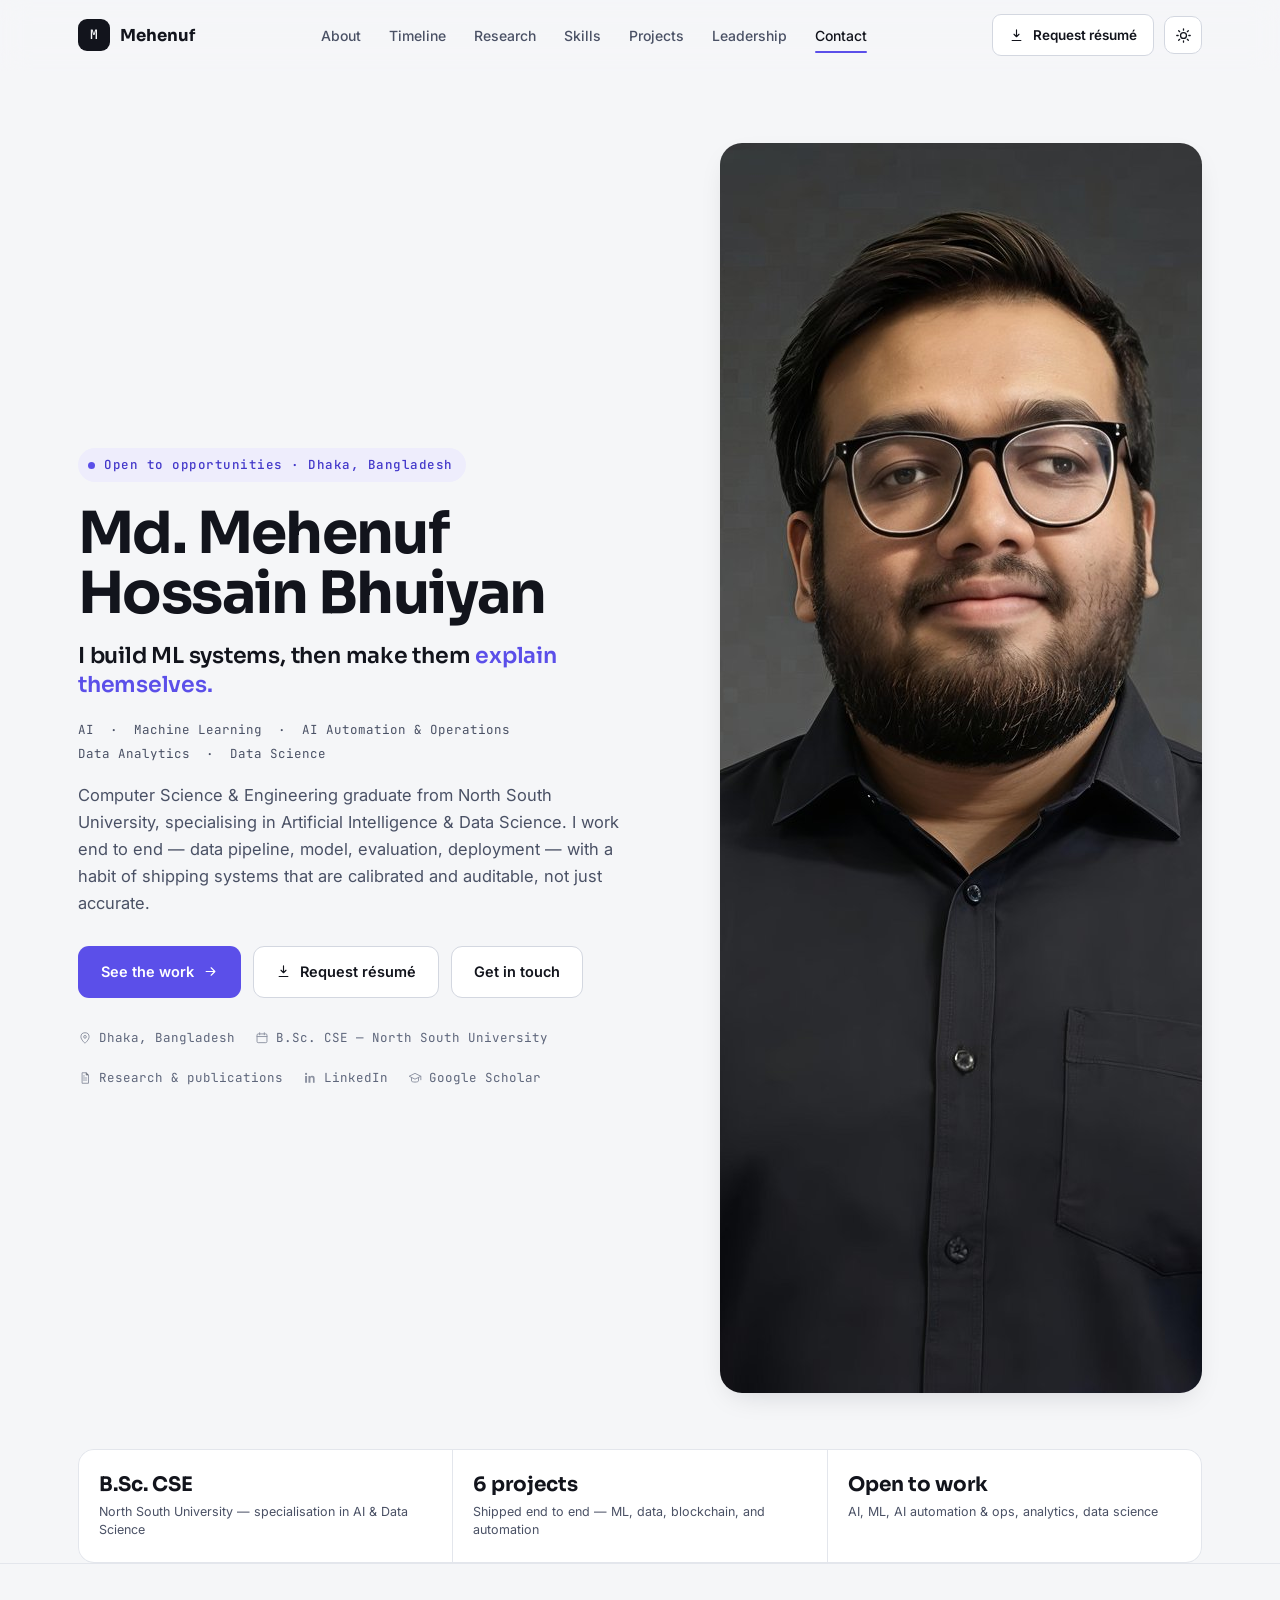
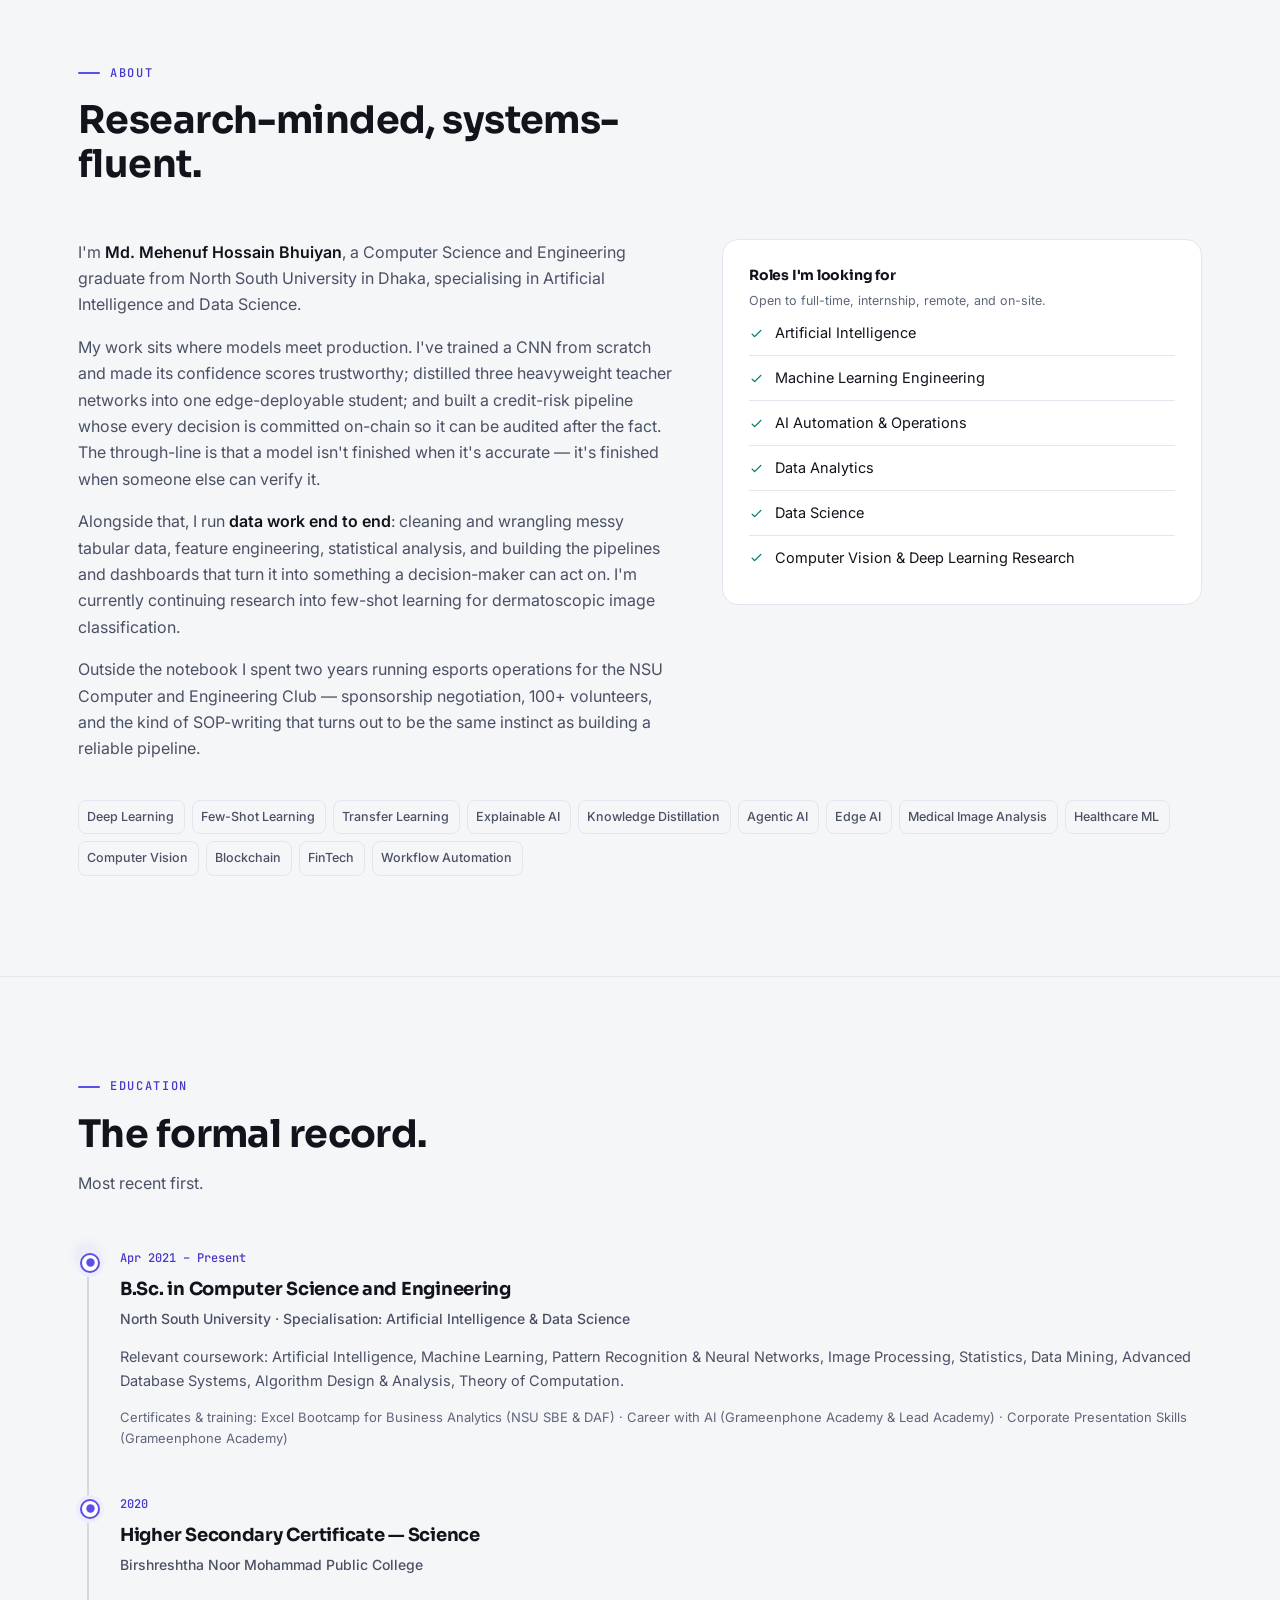
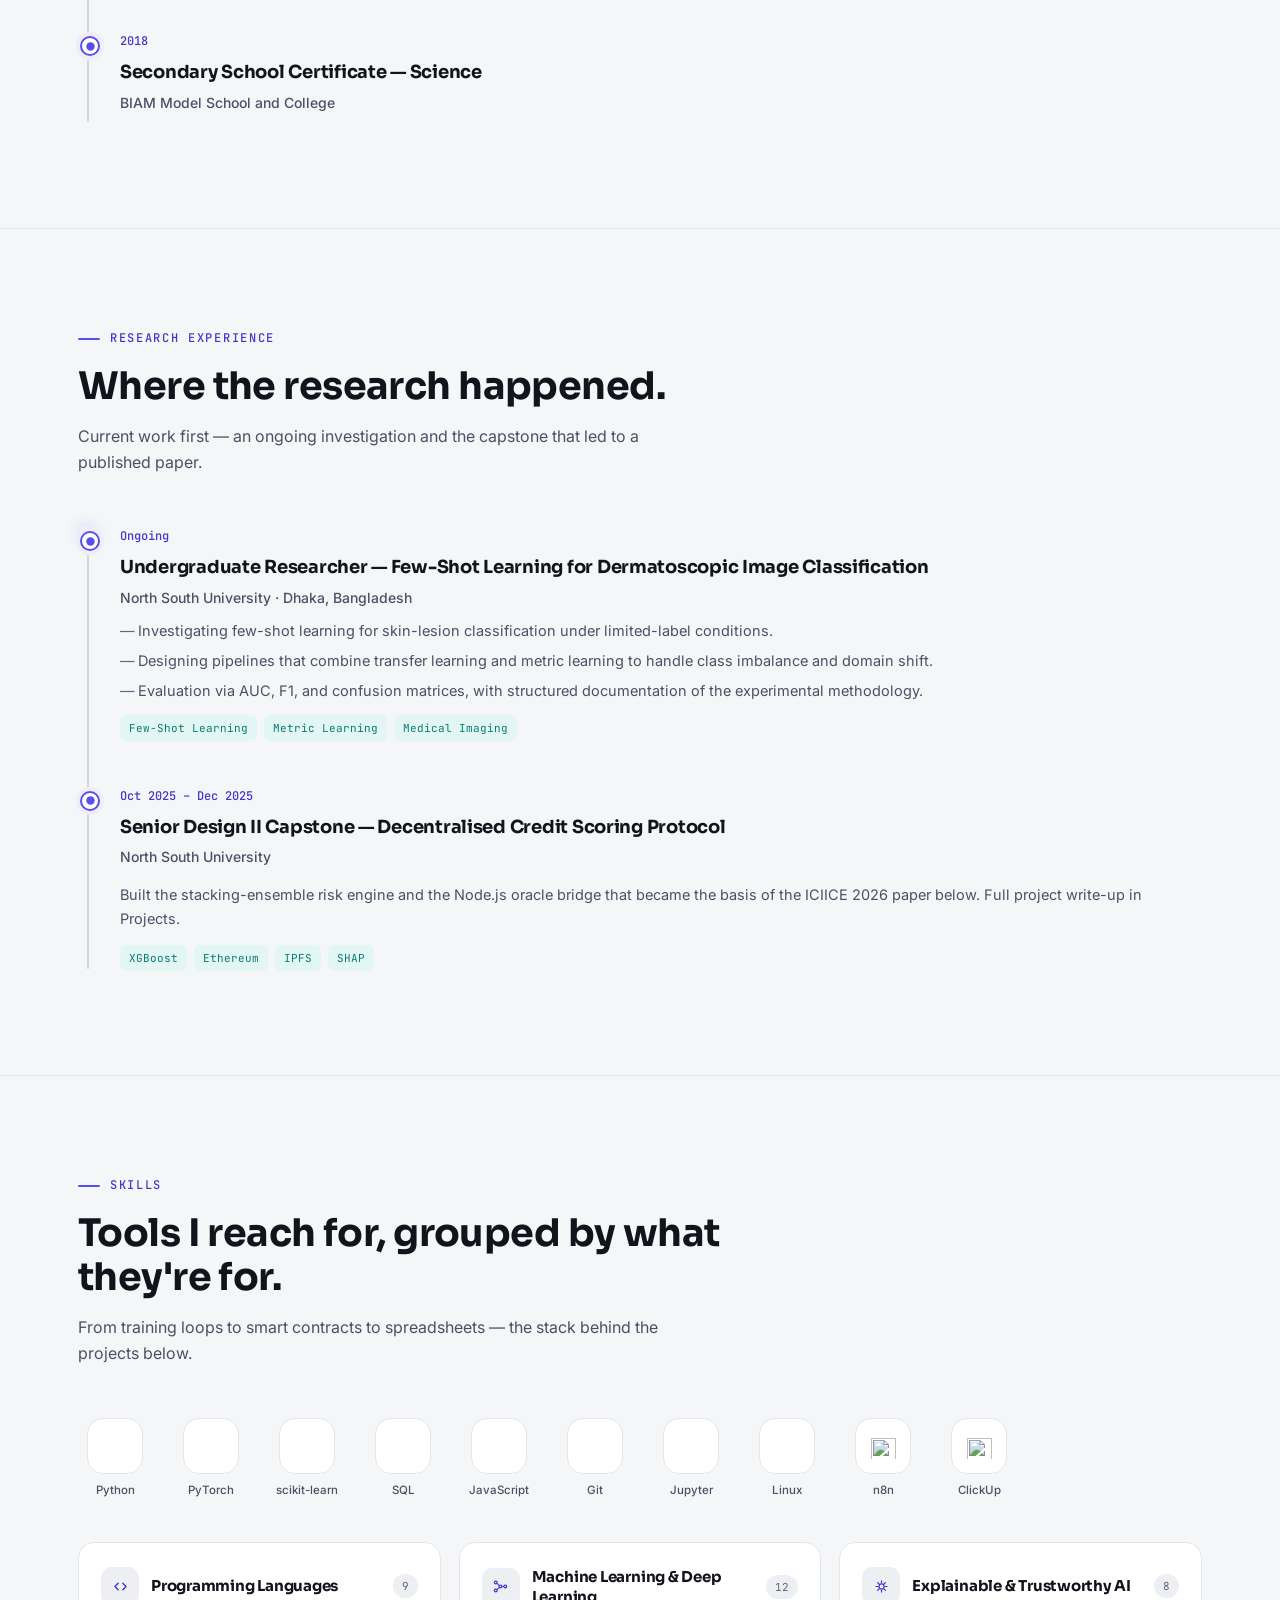
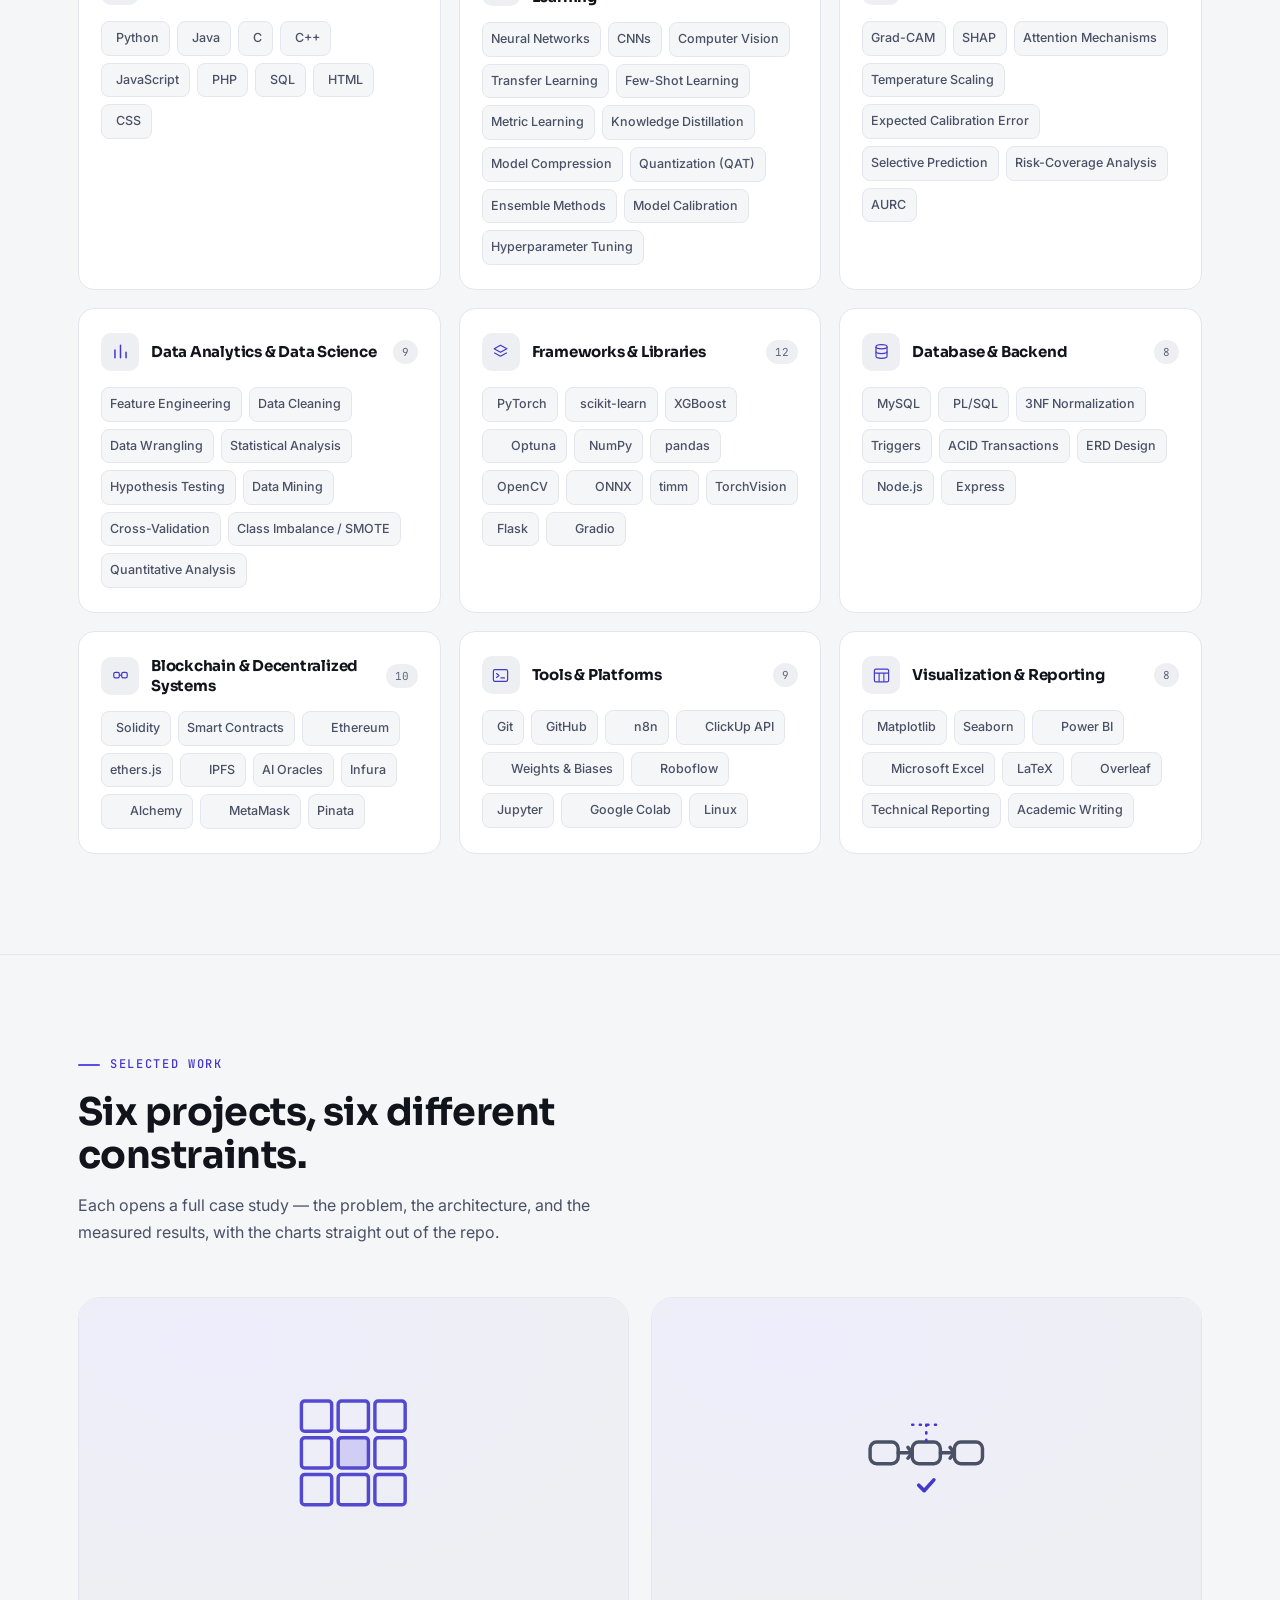
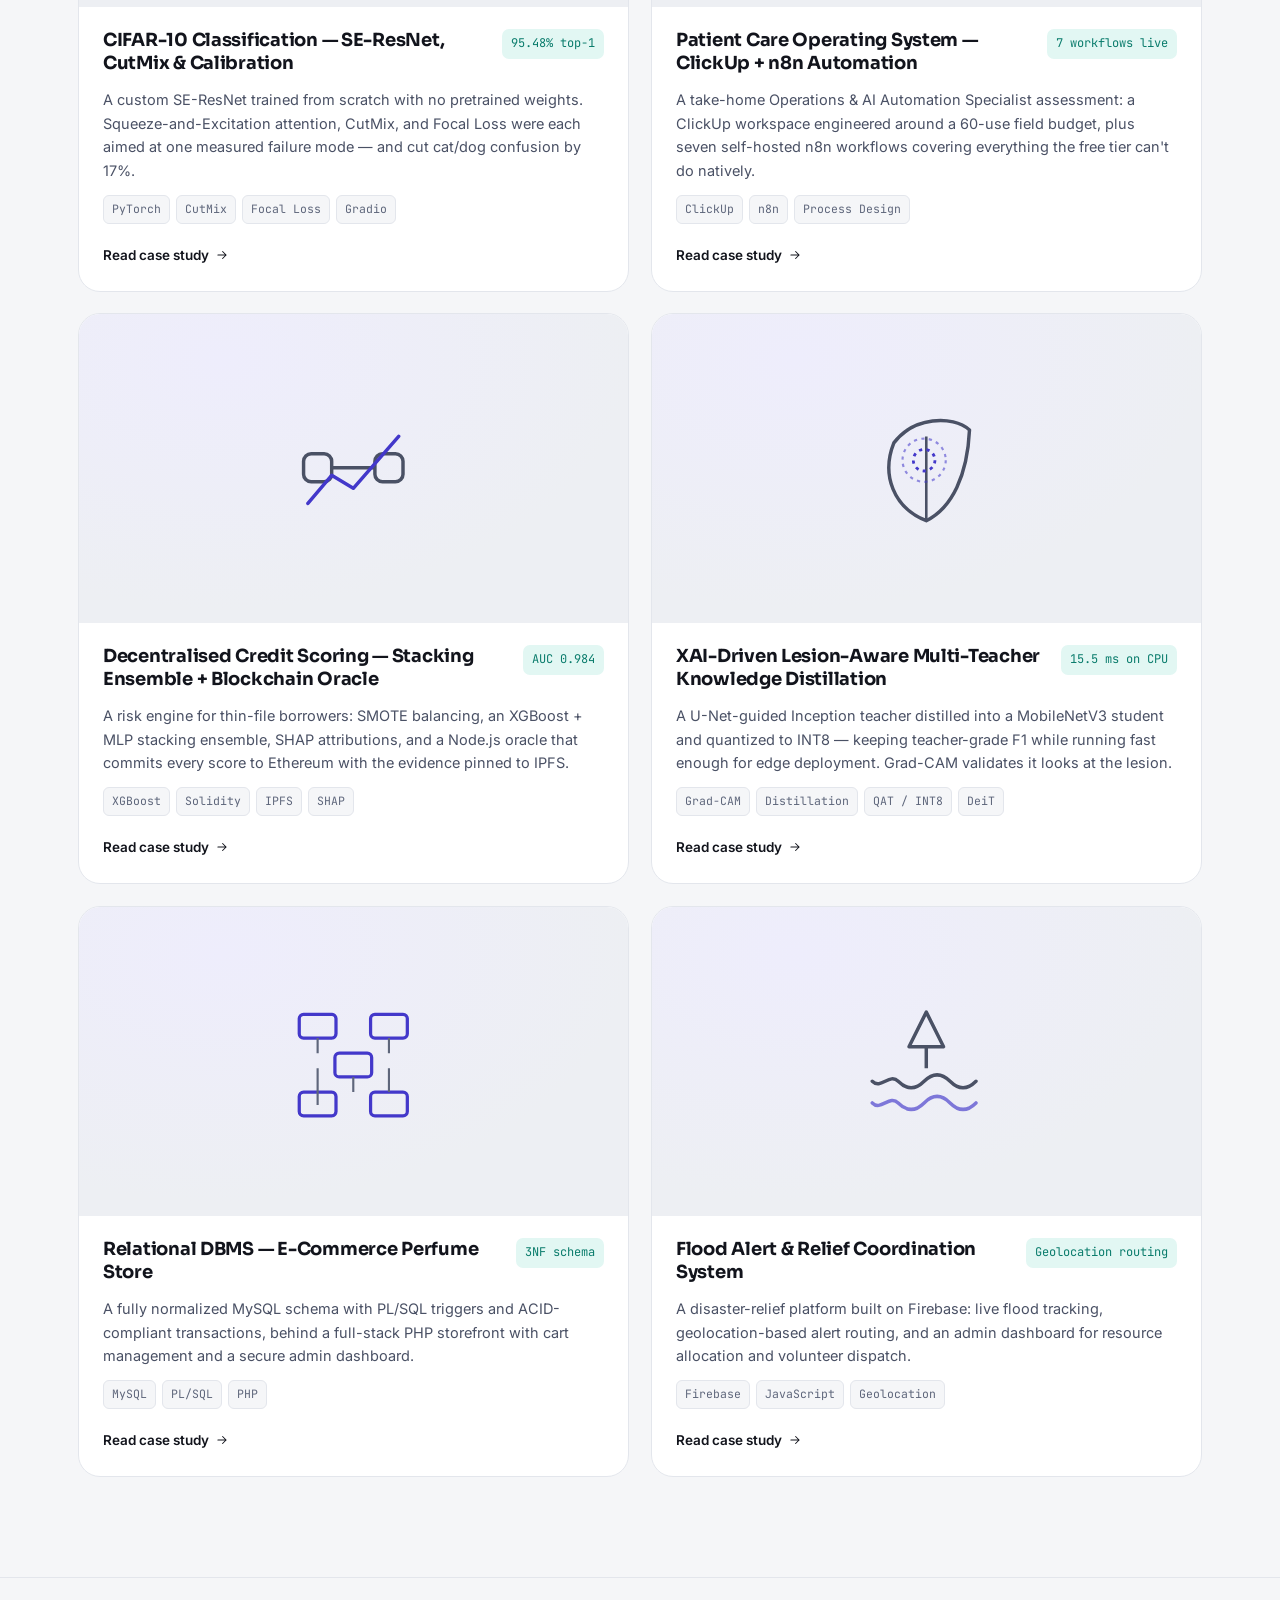
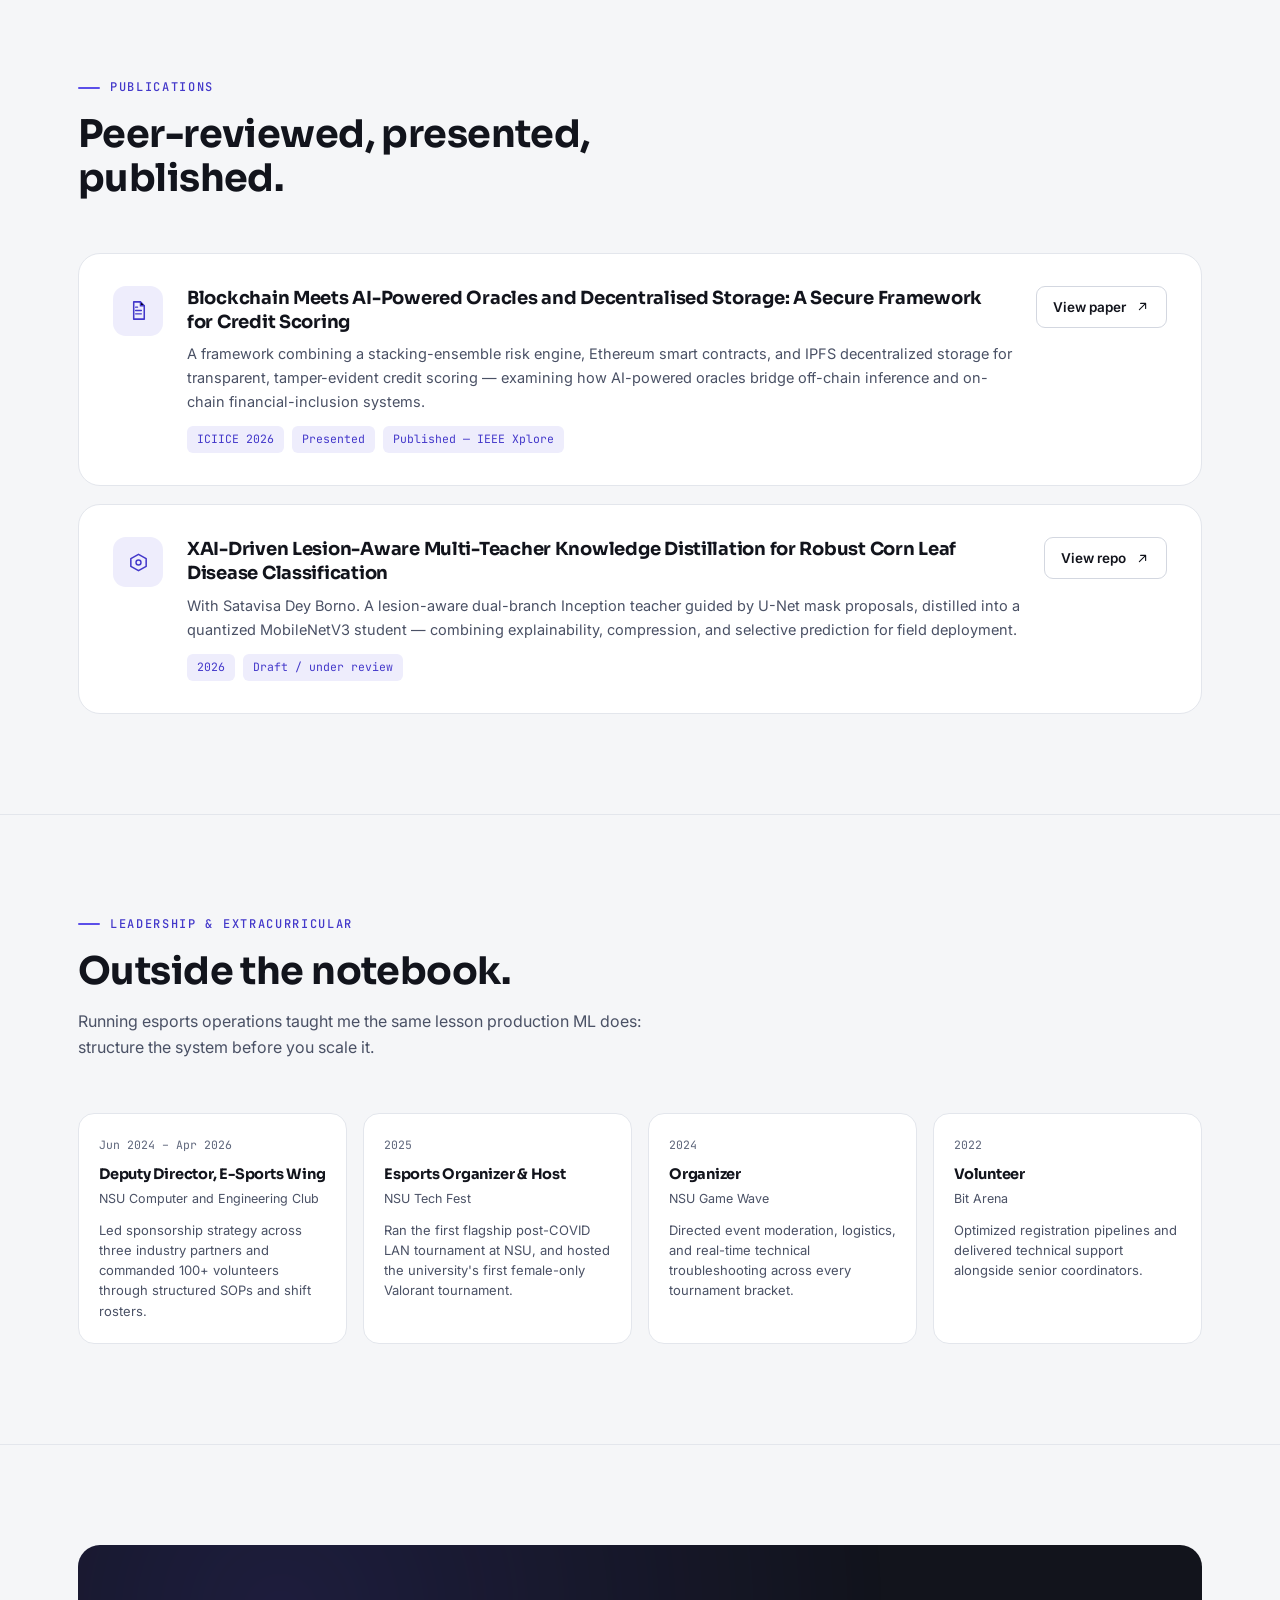
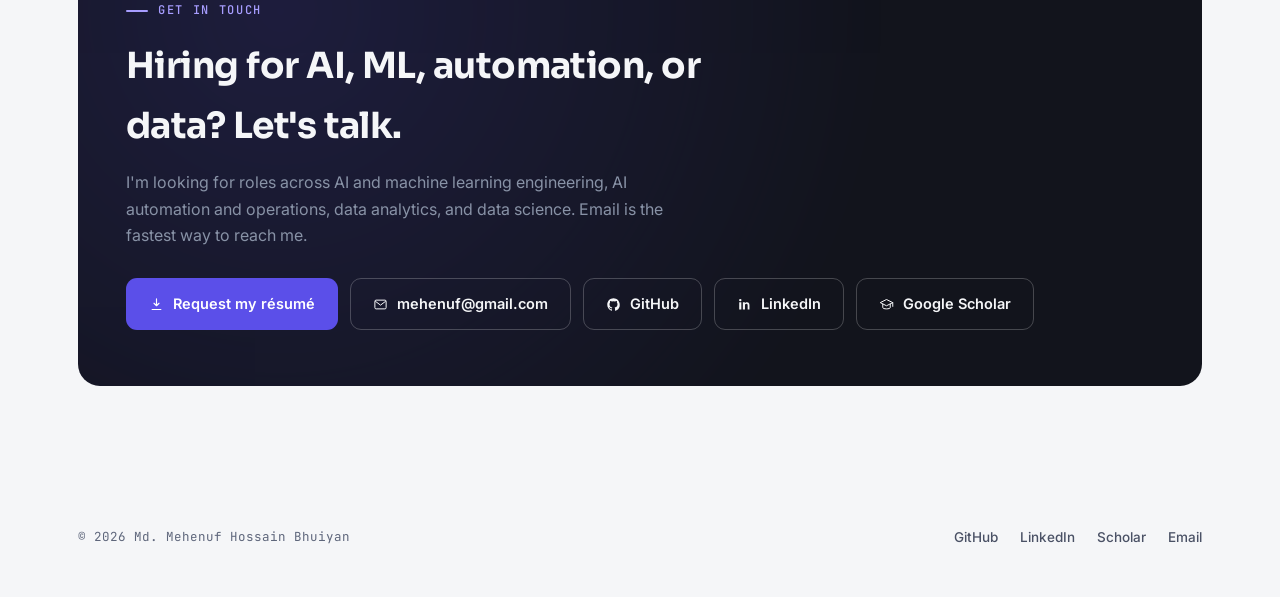
==== commit ced89e2b: "fixed contrast, four cardsheading fixed from h4 to h3. more discoverability to leadership. Change in" ====
--- a/index.html
+++ b/index.html
@@ -30,6 +30,8 @@
 </head>
 <body>
 
+<a href="#top" class="skip-link">Skip to content</a>
+
 <!-- ================= NAV ================= -->
 <header class="nav">
   <div class="nav-inner">
@@ -40,6 +42,7 @@
       <a href="#research">Research</a>
       <a href="#skills">Skills</a>
       <a href="#work">Projects</a>
+      <a href="#leadership">Leadership</a>
       <a href="#contact">Contact</a>
     </nav>
     <div class="nav-cta">
@@ -58,7 +61,7 @@
   </div>
 </header>
 
-<main id="top">
+<main id="top" tabindex="-1">
 
   <!-- ================= HERO ================= -->
   <section class="hero">
@@ -84,23 +87,21 @@
             </a>
             <a class="btn btn-ghost" href="#contact">Get in touch</a>
           </div>
-          <div class="cta-row profile-row">
-            <a class="btn btn-ghost btn-sm" href="#publications">
+          <div class="meta-row">
+            <span><svg viewBox="0 0 24 24"><path d="M12 21s7-6.1 7-11a7 7 0 1 0-14 0c0 4.9 7 11 7 11Z" fill="none" stroke="currentColor" stroke-width="1.6"/><circle cx="12" cy="10" r="2.3" fill="none" stroke="currentColor" stroke-width="1.6"/></svg>Dhaka, Bangladesh</span>
+            <span><svg viewBox="0 0 24 24"><rect x="3.5" y="5" width="17" height="15" rx="2" fill="none" stroke="currentColor" stroke-width="1.6"/><path d="M3.5 9.5h17M8 3v3.5M16 3v3.5" stroke="currentColor" stroke-width="1.6" stroke-linecap="round"/></svg>B.Sc. CSE — North South University</span>
+            <a href="#publications">
               <svg viewBox="0 0 24 24"><path d="M7 3h7l4 4v14H7V3Z" fill="none" stroke="currentColor" stroke-width="1.6" stroke-linejoin="round"/><path d="M14 3v4h4M9 12h6M9 15.5h6M9 8.5h2" stroke="currentColor" stroke-width="1.4" stroke-linecap="round"/></svg>
               Research &amp; publications
             </a>
-            <a class="btn btn-ghost btn-sm" href="https://www.linkedin.com/in/mehenuf" target="_blank" rel="noopener">
+            <a href="https://www.linkedin.com/in/mehenuf" target="_blank" rel="noopener">
               <svg viewBox="0 0 24 24"><path fill="currentColor" d="M6.94 8.5H3.56V20h3.38V8.5ZM5.25 3a1.94 1.94 0 1 0 0 3.88A1.94 1.94 0 0 0 5.25 3ZM20.44 20h-3.38v-6.02c0-1.44-.03-3.29-2-3.29-2 0-2.31 1.56-2.31 3.18V20H9.37V8.5h3.24v1.57h.05c.45-.86 1.56-1.77 3.21-1.77 3.43 0 4.06 2.26 4.06 5.2V20Z"/></svg>
               LinkedIn
             </a>
-            <a class="btn btn-ghost btn-sm" href="https://scholar.google.com/citations?user=QUsIy4QAAAAJ&hl=en" target="_blank" rel="noopener">
+            <a href="https://scholar.google.com/citations?user=QUsIy4QAAAAJ&hl=en" target="_blank" rel="noopener">
               <svg viewBox="0 0 24 24"><path d="M12 4 22 9l-10 5L2 9l10-5Z" fill="none" stroke="currentColor" stroke-width="1.6" stroke-linejoin="round"/><path d="M6 11.5V17c0 1.1 2.7 2 6 2s6-.9 6-2v-5.5" fill="none" stroke="currentColor" stroke-width="1.6" stroke-linecap="round" stroke-linejoin="round"/><path d="M22 9v6" stroke="currentColor" stroke-width="1.6" stroke-linecap="round"/></svg>
               Google Scholar
             </a>
-          </div>
-          <div class="meta-row">
-            <span><svg viewBox="0 0 24 24"><path d="M12 21s7-6.1 7-11a7 7 0 1 0-14 0c0 4.9 7 11 7 11Z" fill="none" stroke="currentColor" stroke-width="1.6"/><circle cx="12" cy="10" r="2.3" fill="none" stroke="currentColor" stroke-width="1.6"/></svg>Dhaka, Bangladesh</span>
-            <span><svg viewBox="0 0 24 24"><rect x="3.5" y="5" width="17" height="15" rx="2" fill="none" stroke="currentColor" stroke-width="1.6"/><path d="M3.5 9.5h17M8 3v3.5M16 3v3.5" stroke="currentColor" stroke-width="1.6" stroke-linecap="round"/></svg>B.Sc. CSE — North South University</span>
           </div>
         </div>
 
@@ -612,25 +613,25 @@
       <div class="lead-grid" data-stagger>
         <div class="lead-card">
           <div class="yr">Jun 2024 – Apr 2026</div>
-          <h4>Deputy Director, E-Sports Wing</h4>
+          <h3>Deputy Director, E-Sports Wing</h3>
           <div class="org">NSU Computer and Engineering Club</div>
           <p>Led sponsorship strategy across three industry partners and commanded 100+ volunteers through structured SOPs and shift rosters.</p>
         </div>
         <div class="lead-card">
           <div class="yr">2025</div>
-          <h4>Esports Organizer &amp; Host</h4>
+          <h3>Esports Organizer &amp; Host</h3>
           <div class="org">NSU Tech Fest</div>
           <p>Ran the first flagship post-COVID LAN tournament at NSU, and hosted the university's first female-only Valorant tournament.</p>
         </div>
         <div class="lead-card">
           <div class="yr">2024</div>
-          <h4>Organizer</h4>
+          <h3>Organizer</h3>
           <div class="org">NSU Game Wave</div>
           <p>Directed event moderation, logistics, and real-time technical troubleshooting across every tournament bracket.</p>
         </div>
         <div class="lead-card">
           <div class="yr">2022</div>
-          <h4>Volunteer</h4>
+          <h3>Volunteer</h3>
           <div class="org">Bit Arena</div>
           <p>Optimized registration pipelines and delivered technical support alongside senior coordinators.</p>
         </div>
--- a/assets/css/style.css
+++ b/assets/css/style.css
@@ -27,7 +27,7 @@
 :root{
   --ink:#12141C;
   --ink-soft:#4A5165;
-  --ink-faint:#8892A6;
+  --ink-faint:#5E667B;
   --paper:#F5F6F8;
   --paper-sunk:#EDEFF3;
   --panel:#FFFFFF;
@@ -82,7 +82,7 @@
 [data-theme="dark"]{
   --ink:#E9EBF2;
   --ink-soft:#A2AABF;
-  --ink-faint:#6F7890;
+  --ink-faint:#8891A8;
   --paper:#0C0E15;
   --paper-sunk:#080A10;
   --panel:#141822;
@@ -161,6 +161,15 @@
   outline-offset:3px;
   border-radius:4px;
 }
+
+.skip-link{
+  position:absolute; top:-100%; left:16px; z-index:200;
+  background:var(--ink); color:var(--paper);
+  font-family:'Inter',system-ui,sans-serif; font-size:14px; font-weight:600;
+  padding:12px 18px; border-radius:var(--radius-sm);
+  transition:top var(--dur-ui) var(--ease-out);
+}
+.skip-link:focus{ top:16px; }
 
 .wrap{ max-width:var(--maxw); margin:0 auto; padding:0 28px; }
 
@@ -411,11 +420,10 @@
 .hero .accent{ color:var(--violet); }
 .hero .role-line{
   margin-top:18px; font-family:'JetBrains Mono',monospace; font-size:12.5px;
-  color:var(--teal-deep); line-height:1.9; max-width:560px;
+  color:var(--ink-soft); line-height:1.9; max-width:560px;
 }
 .hero .sub{ margin-top:16px; max-width:545px; color:var(--ink-soft); font-size:16.5px; }
 .hero .cta-row{ display:flex; flex-wrap:wrap; gap:12px; margin-top:28px; }
-.hero .cta-row.profile-row{ margin-top:14px; }
 .hero .meta-row{
   display:flex; flex-wrap:wrap; gap:20px; margin-top:30px;
   font-family:'JetBrains Mono',monospace; font-size:12.5px; color:var(--ink-faint);
@@ -426,25 +434,6 @@
   .hero .meta-row a:hover{ color:var(--violet-deep); }
 }
 .hero .meta-row svg{ width:14px; height:14px; opacity:.7; flex:none; }
-
-/* --- Hero figure: a photo placeholder, styled like the gallery
-   placeholders used throughout the case studies — same visual language
-   for "swap this for a real asset" everywhere on the site. --- */
-.photo-frame{
-  position:relative; border-radius:var(--radius-lg); overflow:hidden;
-  aspect-ratio:4/5; border:1.5px dashed var(--line-strong);
-  background:repeating-linear-gradient(135deg, var(--paper) 0 10px, var(--panel) 10px 20px);
-  display:flex; align-items:center; justify-content:center; flex-direction:column; gap:14px;
-  text-align:center; padding:32px;
-}
-.photo-frame .icon{
-  width:56px; height:56px; border-radius:50%; background:var(--panel);
-  border:1px solid var(--line-strong); display:flex; align-items:center; justify-content:center;
-  color:var(--ink-faint); box-shadow:var(--shadow-sm);
-}
-.photo-frame .icon svg{ width:24px; height:24px; }
-.photo-frame .label{ font-size:14px; font-weight:600; color:var(--ink-soft); }
-.photo-frame .sub{ font-family:'JetBrains Mono',monospace; font-size:11.5px; color:var(--ink-faint); max-width:220px; }
 
 /* ---------- FACT STRIP ---------- */
 .facts{
@@ -730,7 +719,7 @@
   .lead-card:hover::before{ opacity:1; }
 }
 .lead-card .yr{ font-family:'JetBrains Mono',monospace; font-size:11.5px; color:var(--ink-faint); margin-bottom:10px; }
-.lead-card h4{ font-size:14.5px; margin-bottom:5px; line-height:1.35; }
+.lead-card h3{ font-size:14.5px; margin-bottom:5px; line-height:1.35; }
 .lead-card .org{ font-size:12.5px; color:var(--ink-soft); margin-bottom:10px; }
 .lead-card p{ font-size:13px; color:var(--ink-soft); margin:0; line-height:1.55; }
 
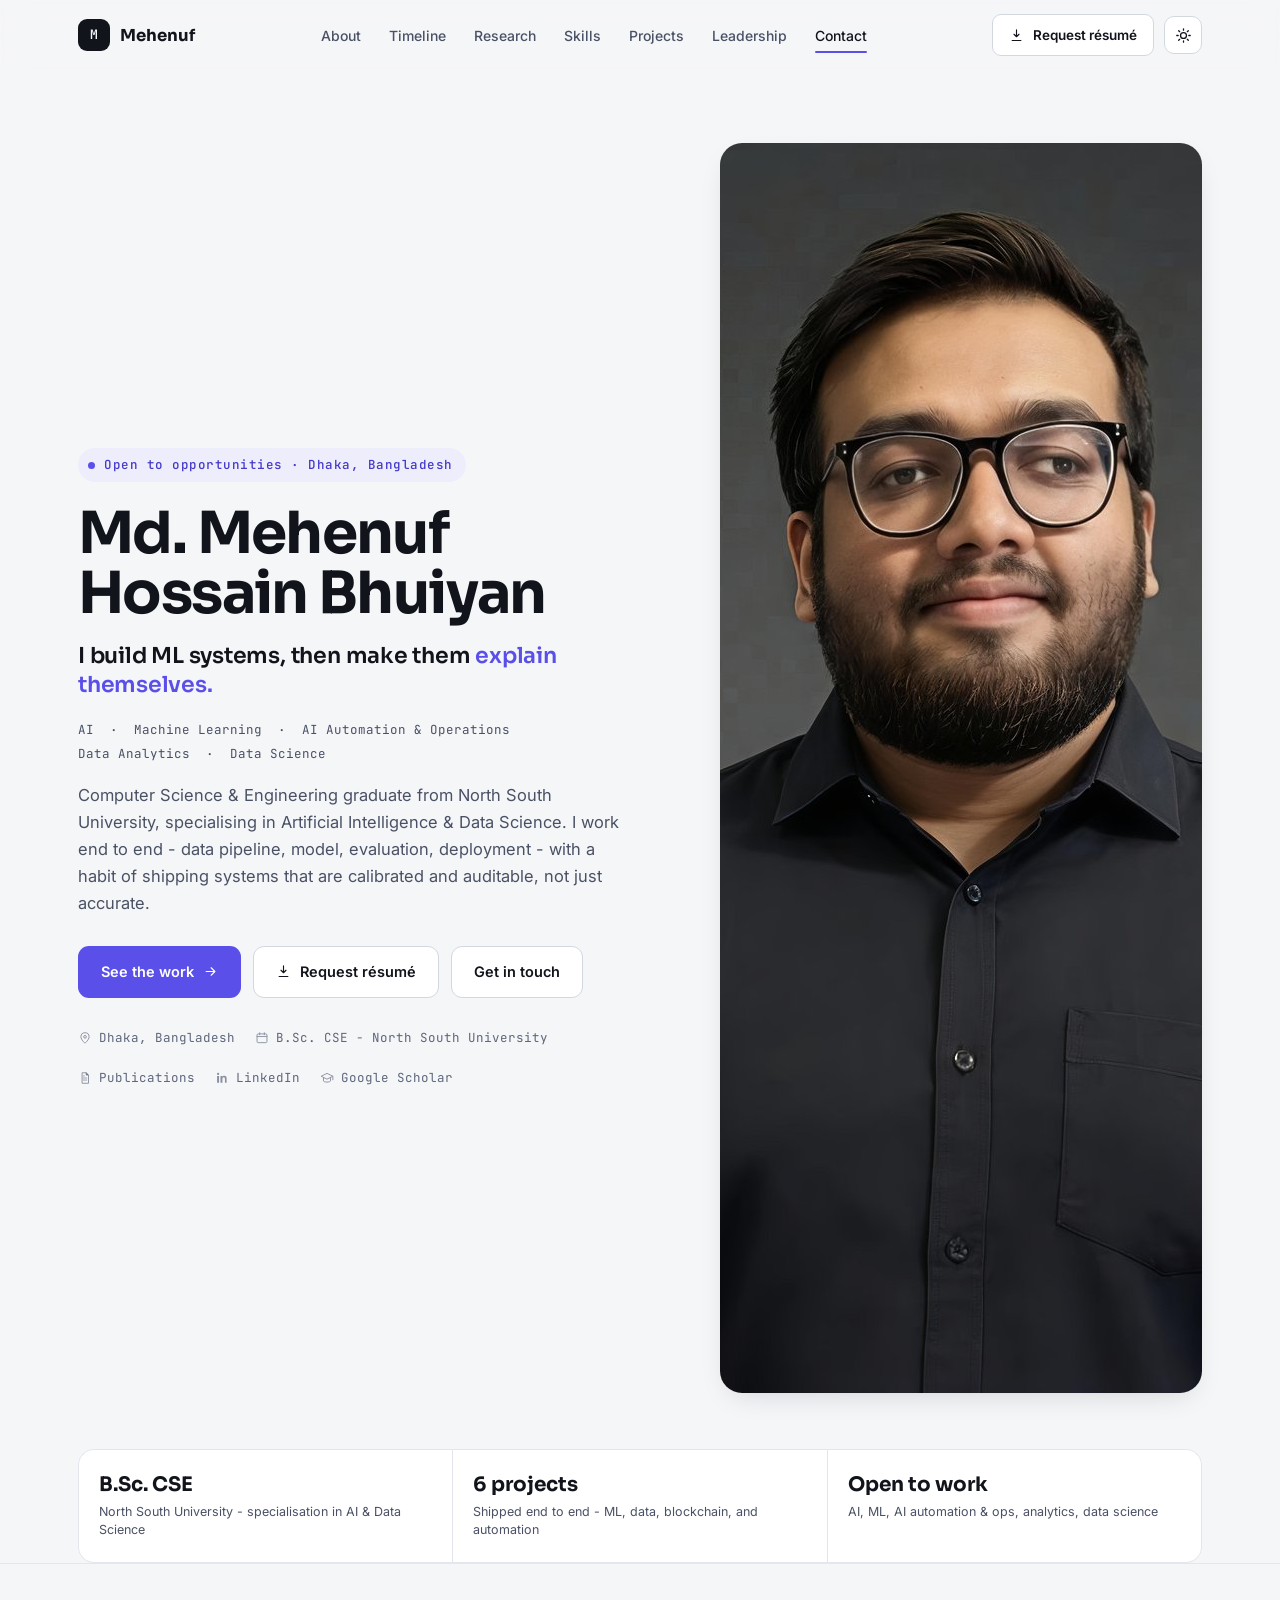
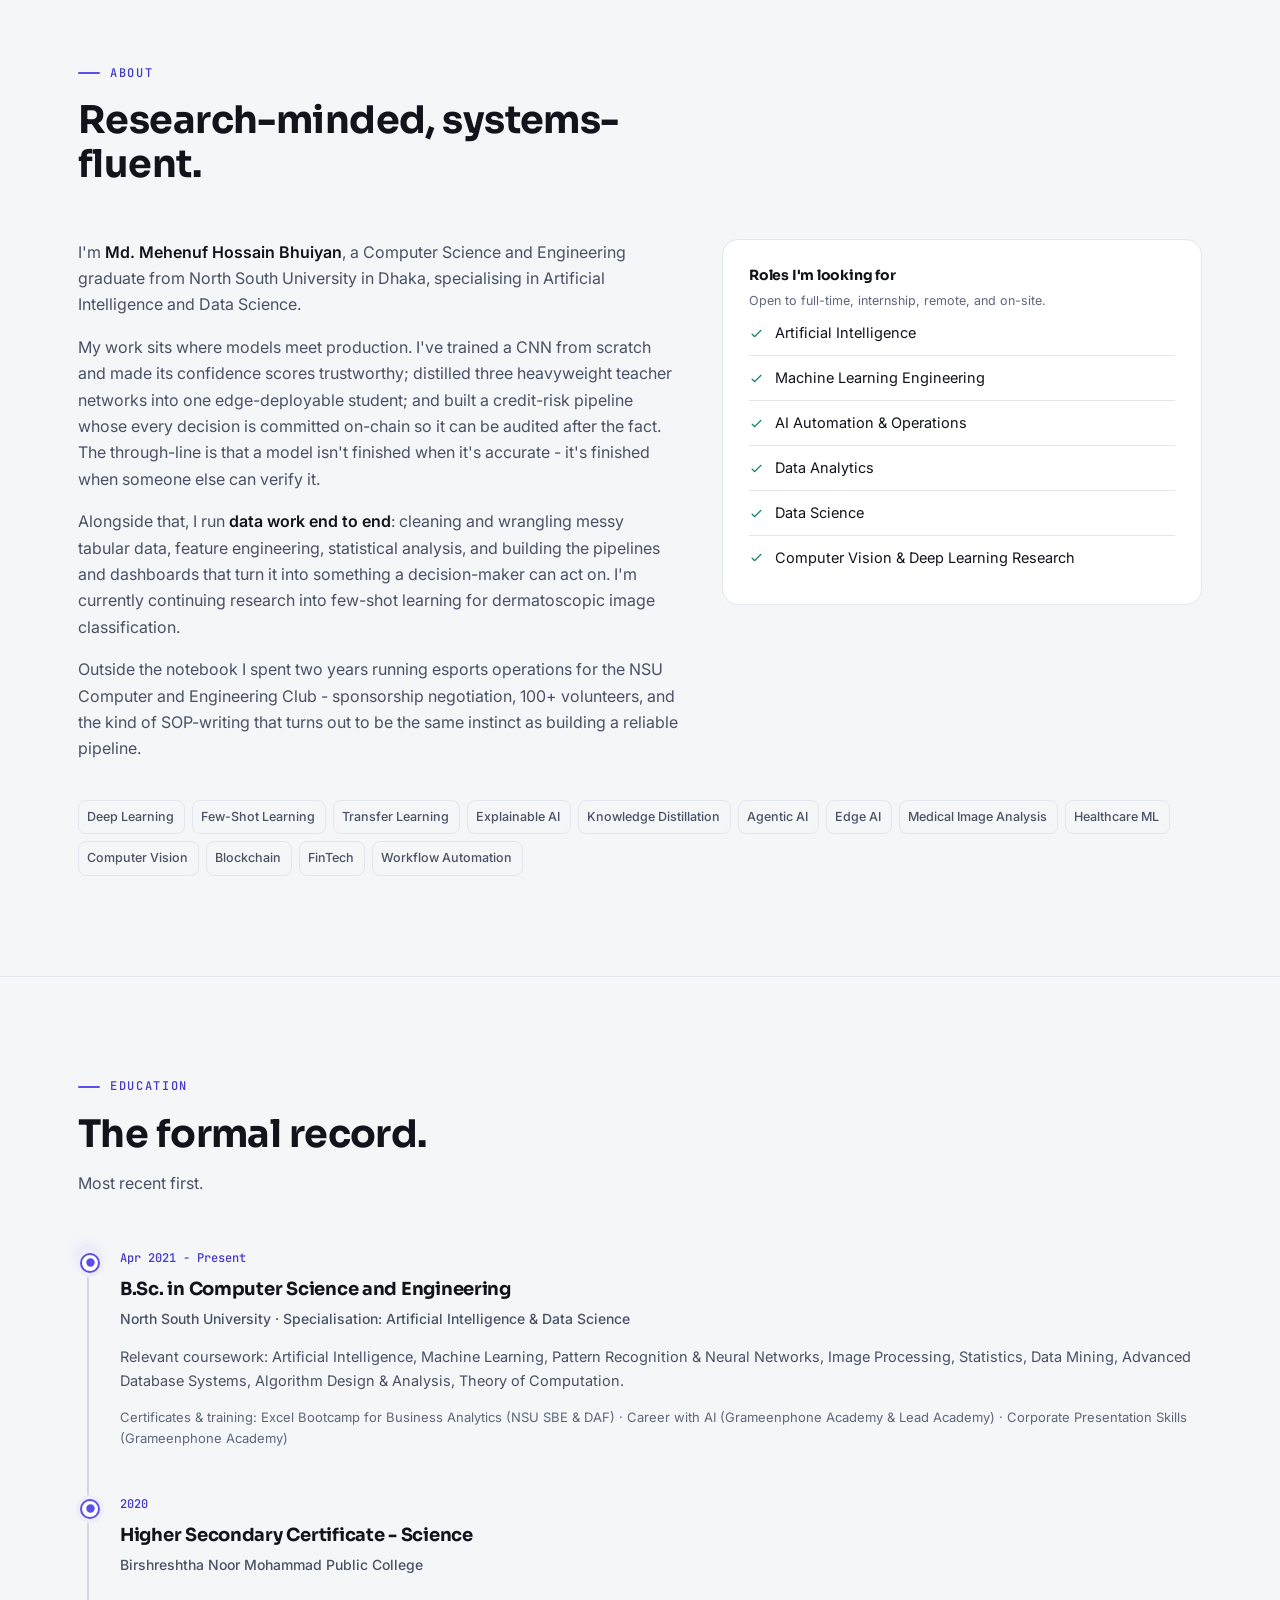
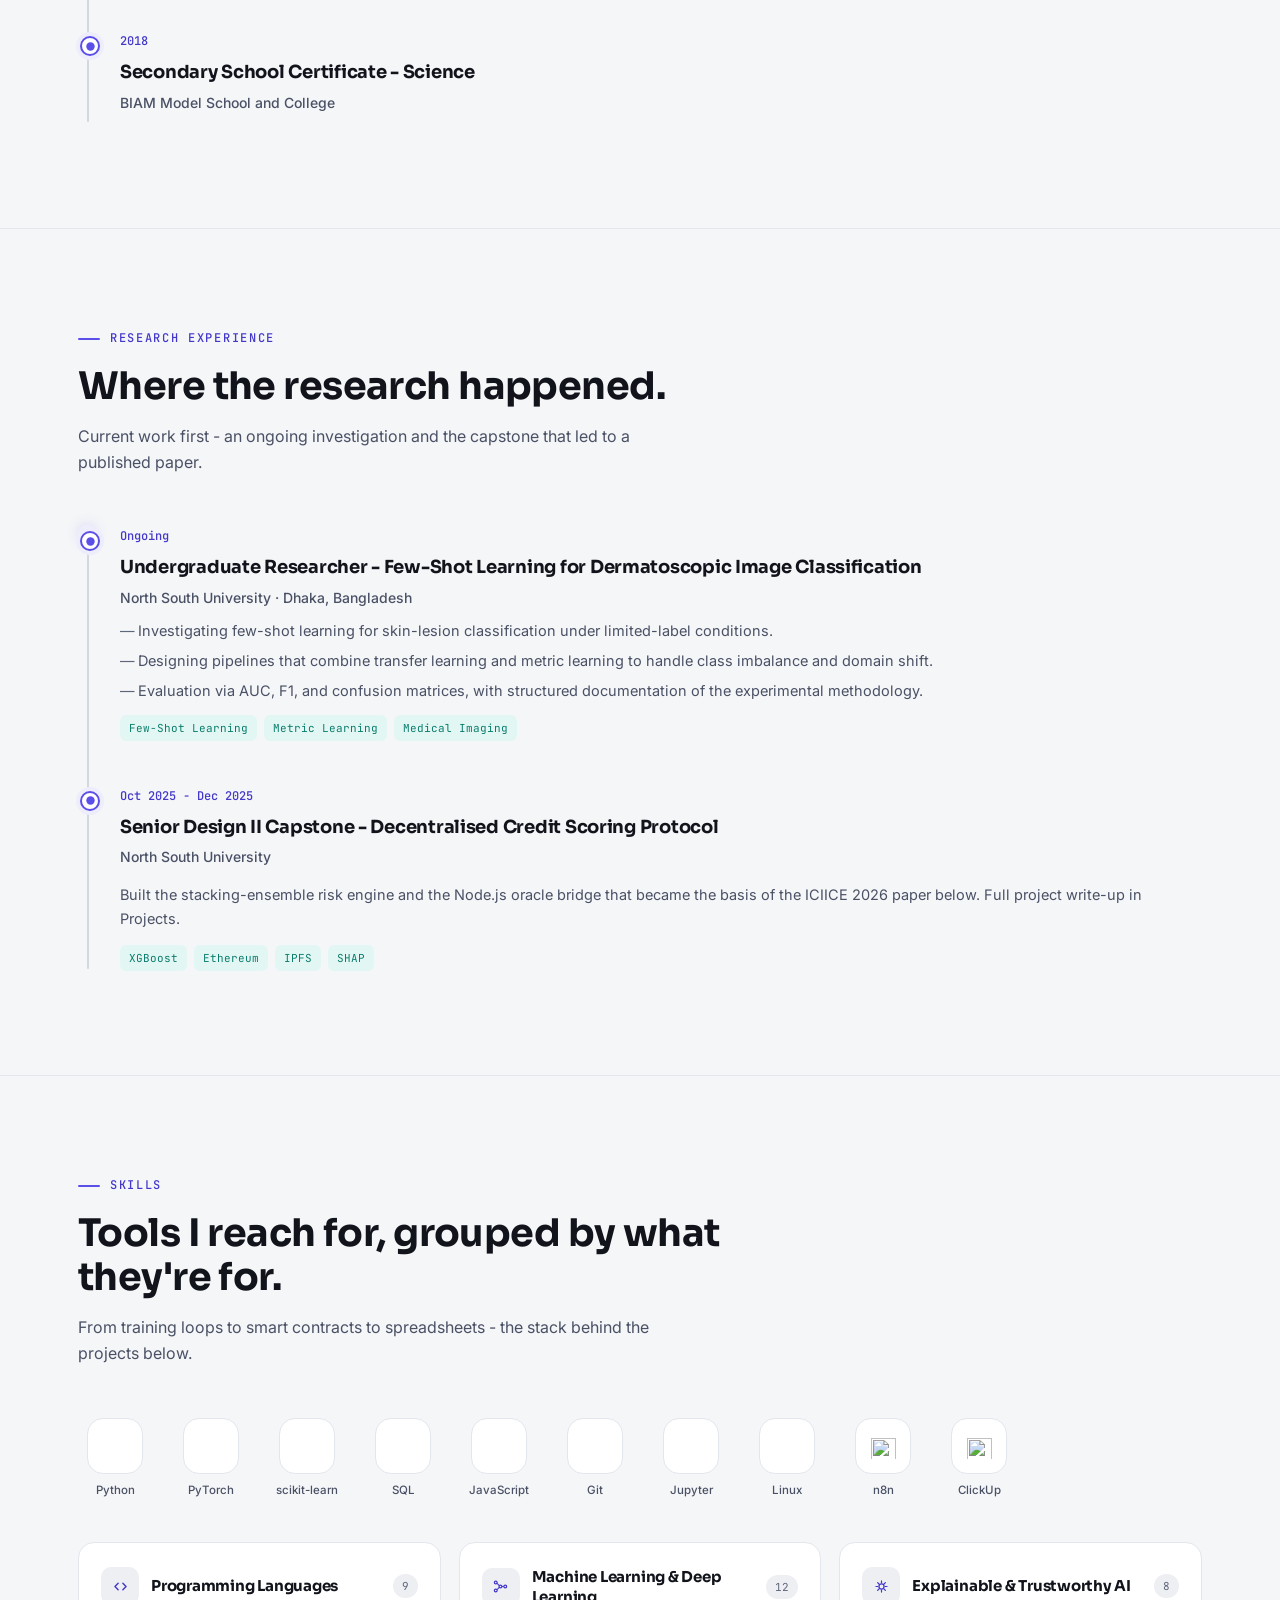
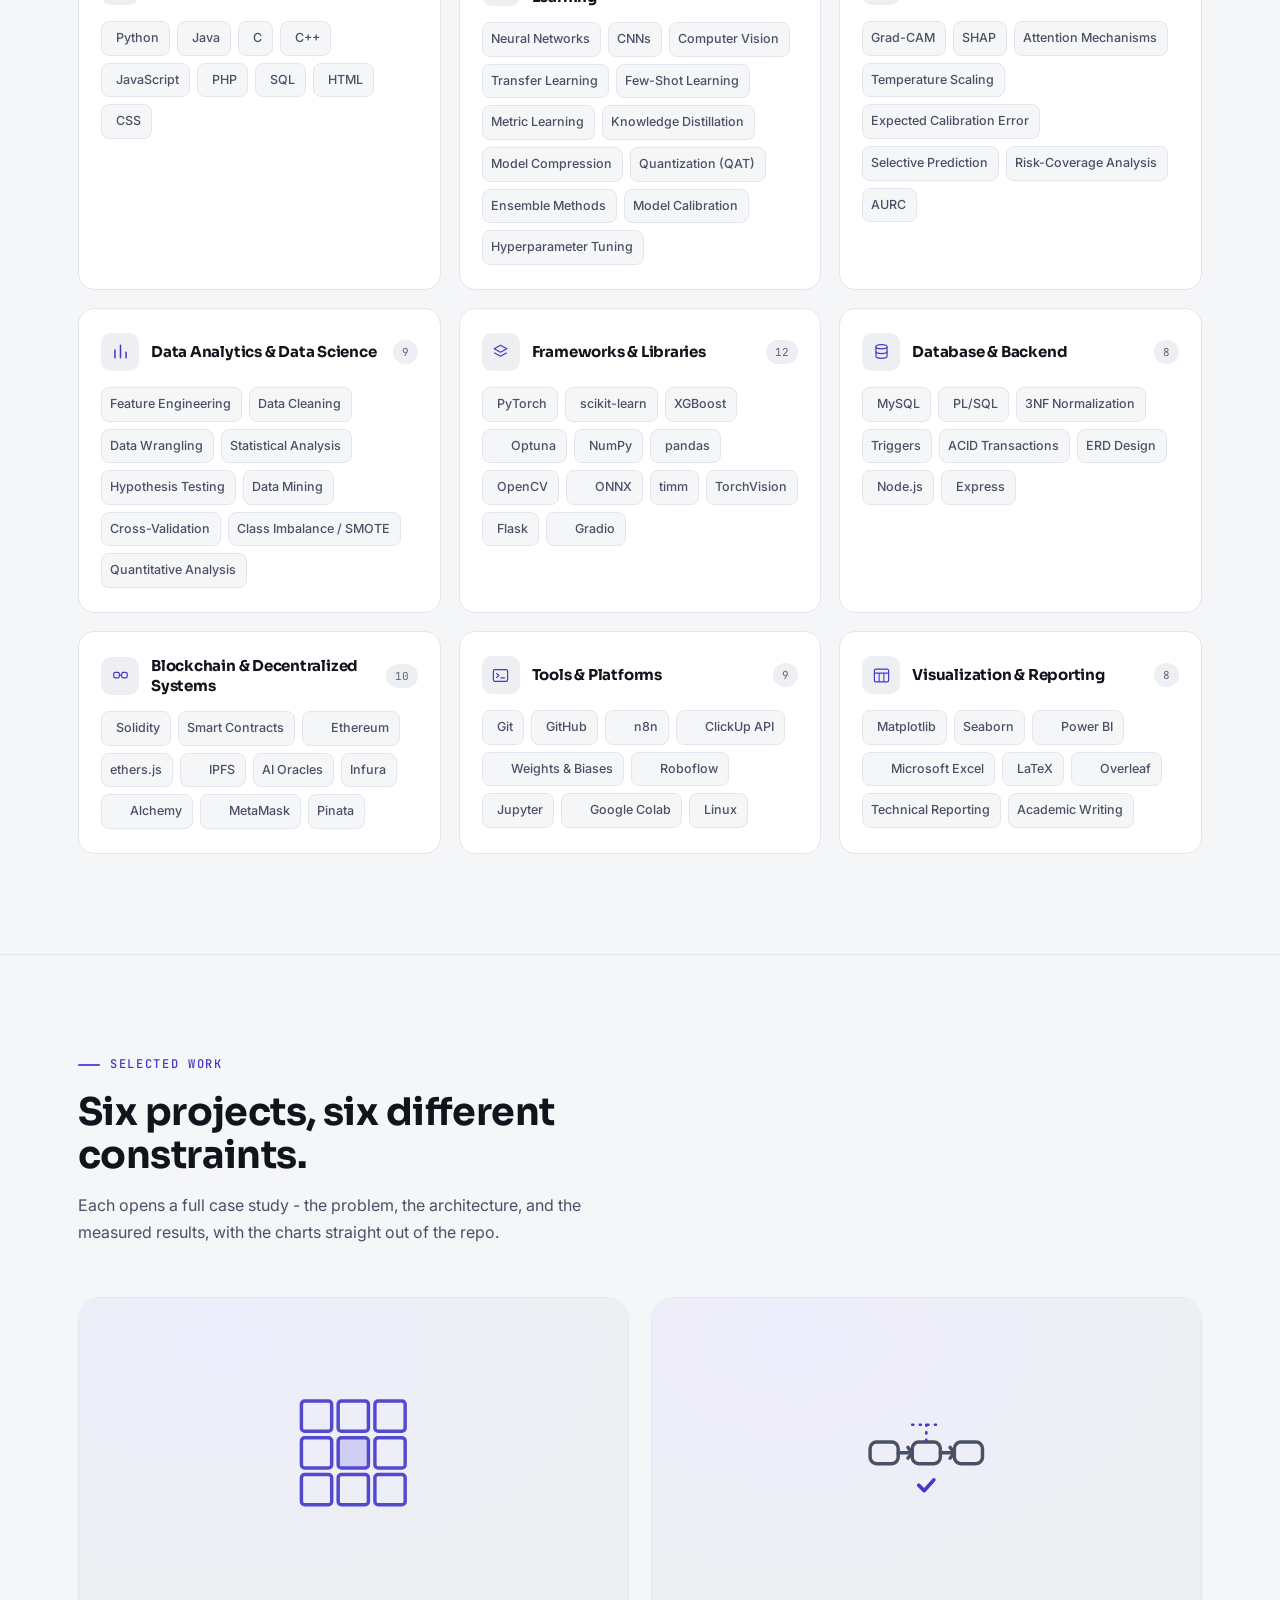
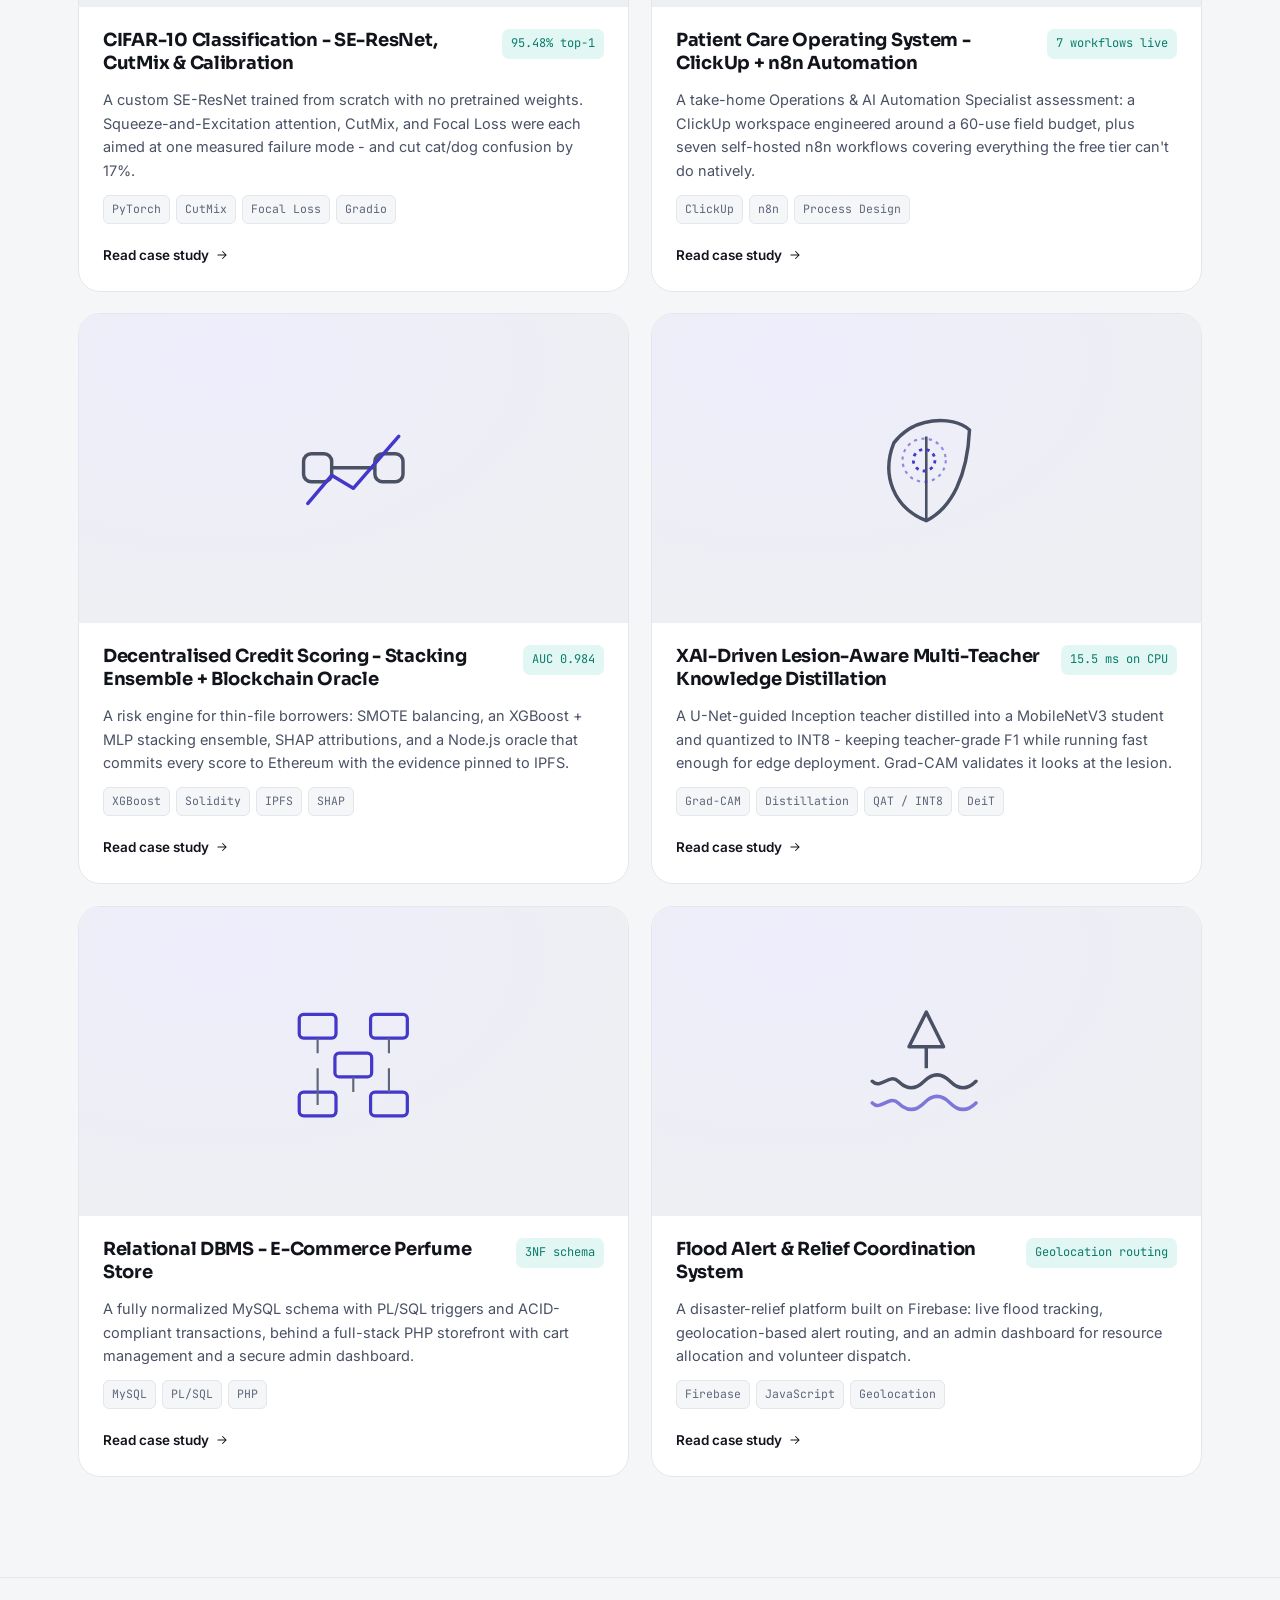
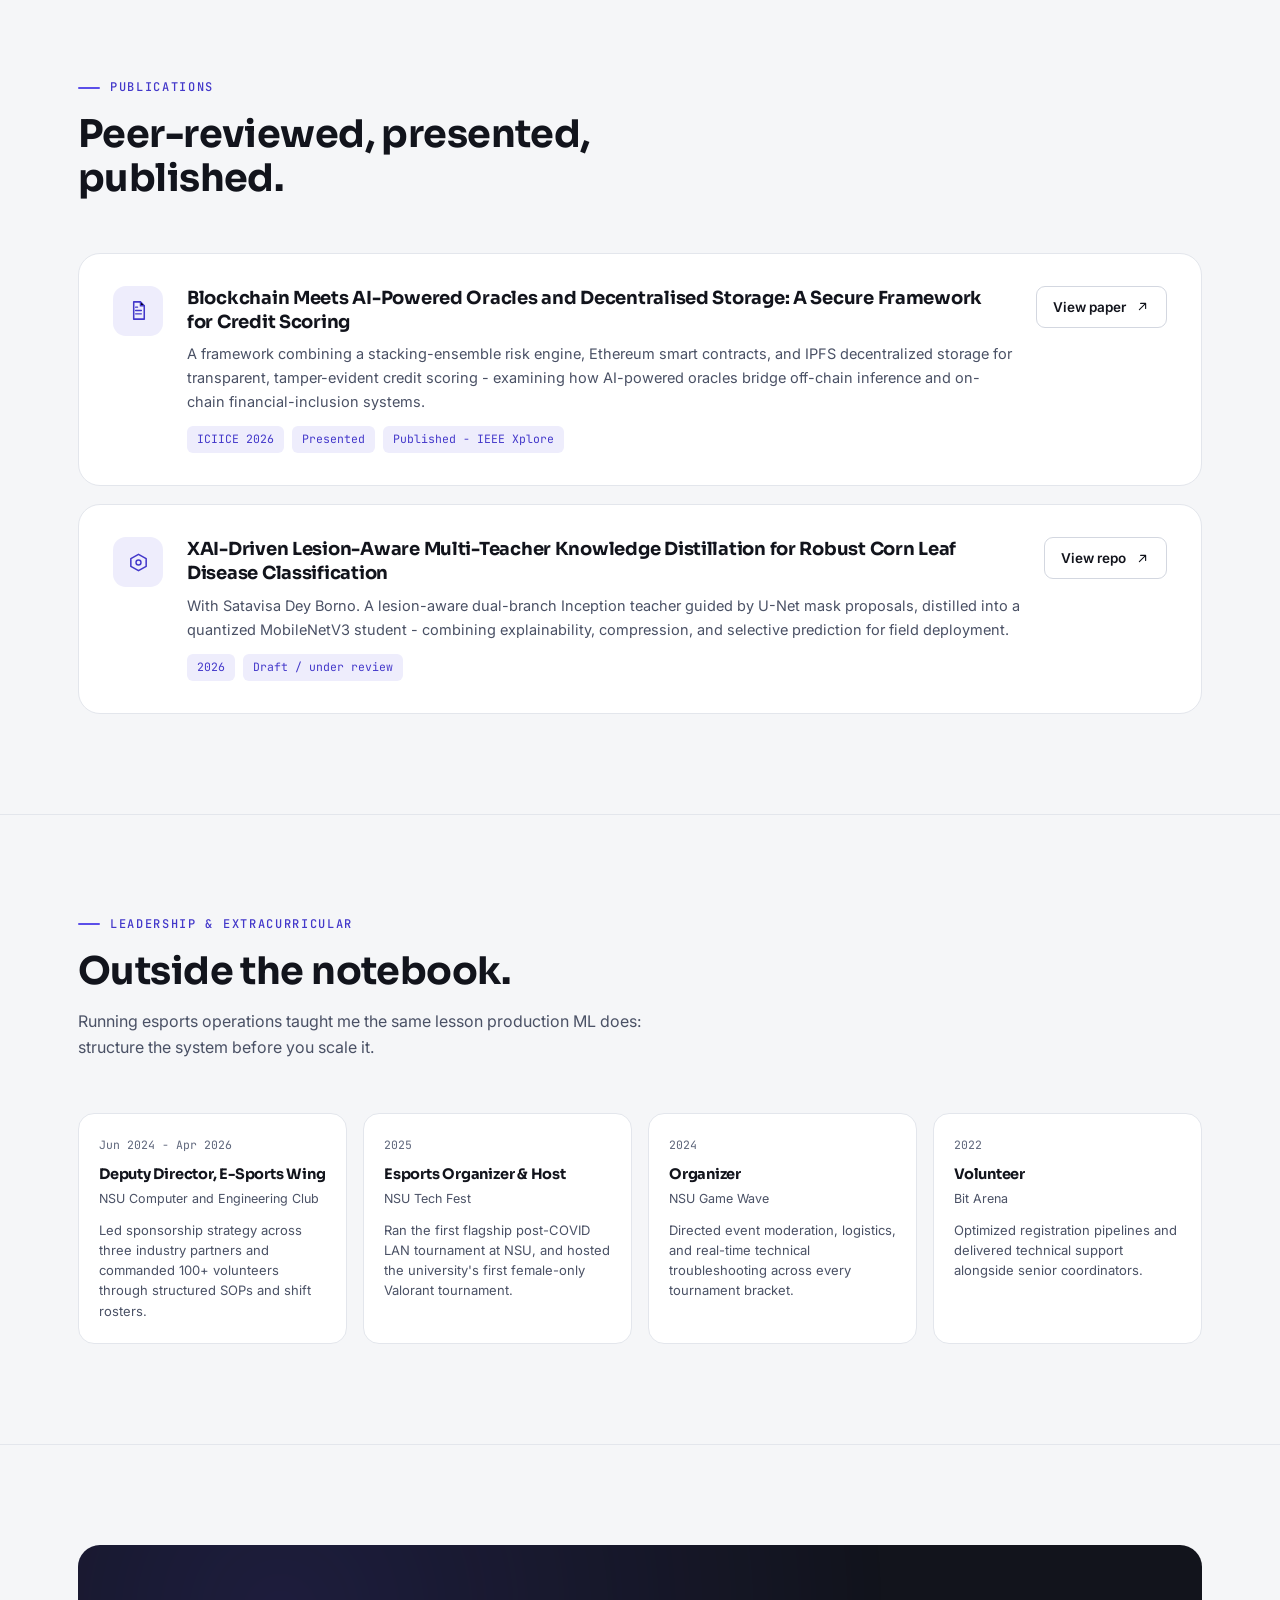
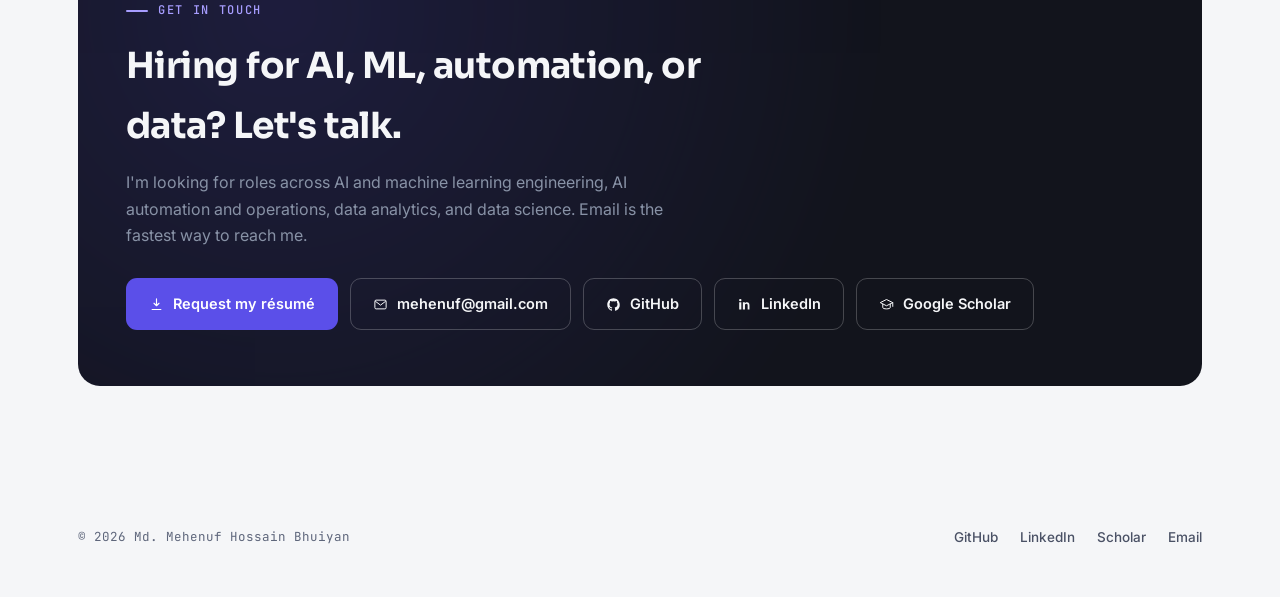
==== commit db076db9: "Remove em-dashes site-wide, add social meta, fix nav label, drop dead pages Applied the design-taste" ====
--- a/index.html
+++ b/index.html
@@ -3,13 +3,19 @@
 <head>
 <meta charset="UTF-8">
 <meta name="viewport" content="width=device-width, initial-scale=1.0">
-<title>Md. Mehenuf Hossain Bhuiyan — AI, ML &amp; Data</title>
-<meta name="description" content="Md. Mehenuf Hossain Bhuiyan — CSE graduate from North South University working across AI, machine learning, AI automation and operations, data analytics, and data science.">
+<title>Md. Mehenuf Hossain Bhuiyan - AI, ML &amp; Data</title>
+<meta name="description" content="Md. Mehenuf Hossain Bhuiyan - CSE graduate from North South University working across AI, machine learning, AI automation and operations, data analytics, and data science.">
 <meta name="theme-color" content="#F5F6F8" media="(prefers-color-scheme: light)">
 <meta name="theme-color" content="#0C0E15" media="(prefers-color-scheme: dark)">
-<meta property="og:title" content="Md. Mehenuf Hossain Bhuiyan — AI, ML &amp; Data">
+<meta property="og:title" content="Md. Mehenuf Hossain Bhuiyan - AI, ML &amp; Data">
 <meta property="og:description" content="CSE graduate building machine learning systems that are calibrated, explainable, and deployable.">
 <meta property="og:type" content="website">
+<meta property="og:url" content="https://mehenuf.github.io/">
+<meta property="og:image" content="https://mehenuf.github.io/assets/img/profile-mehenuf.jpg">
+<meta name="twitter:card" content="summary">
+<meta name="twitter:title" content="Md. Mehenuf Hossain Bhuiyan - AI, ML &amp; Data">
+<meta name="twitter:description" content="CSE graduate building machine learning systems that are calibrated, explainable, and deployable.">
+<meta name="twitter:image" content="https://mehenuf.github.io/assets/img/profile-mehenuf.jpg">
 <link rel="icon" href="data:image/svg+xml,%3Csvg xmlns='http://www.w3.org/2000/svg' viewBox='0 0 32 32'%3E%3Crect width='32' height='32' rx='8' fill='%2312141C'/%3E%3Ctext x='16' y='22' font-family='monospace' font-size='15' fill='%23fff' text-anchor='middle'%3EM%3C/text%3E%3C/svg%3E">
 <meta name="google-site-verification" content="XvrvxJpQ4TrDVqy2lAd8Fae3OVAIh6cB1WtOgIHhJRs" />
 <!-- Set the theme before first paint so there's no flash of the wrong one. -->
@@ -46,7 +52,7 @@
       <a href="#contact">Contact</a>
     </nav>
     <div class="nav-cta">
-      <a class="btn btn-ghost btn-sm" href="mailto:mehenuf@gmail.com?subject=R%C3%A9sum%C3%A9%20request%20%E2%80%94%20portfolio&body=Hi%20Mehenuf%2C%0A%0AI%20came%20across%20your%20portfolio%20and%20would%20like%20a%20copy%20of%20your%20CV%2Fr%C3%A9sum%C3%A9.%0A%0AName%3A%0ACompany%2Forganisation%3A%0ARole%20or%20context%3A%0A%0AThanks%2C">
+      <a class="btn btn-ghost btn-sm" href="mailto:mehenuf@gmail.com?subject=R%C3%A9sum%C3%A9%20request%20-%20portfolio&body=Hi%20Mehenuf%2C%0A%0AI%20came%20across%20your%20portfolio%20and%20would%20like%20a%20copy%20of%20your%20CV%2Fr%C3%A9sum%C3%A9.%0A%0AName%3A%0ACompany%2Forganisation%3A%0ARole%20or%20context%3A%0A%0AThanks%2C">
         <svg viewBox="0 0 24 24"><path d="M12 3v11m0 0-4-4m4 4 4-4M5 20h14" fill="none" stroke="currentColor" stroke-width="1.8" stroke-linecap="round" stroke-linejoin="round"/></svg>
         Request résumé
       </a>
@@ -75,13 +81,13 @@
             AI &nbsp;·&nbsp; Machine Learning &nbsp;·&nbsp; AI Automation &amp; Operations<br>
             Data Analytics &nbsp;·&nbsp; Data Science
           </p>
-          <p class="sub">Computer Science &amp; Engineering graduate from North South University, specialising in Artificial Intelligence &amp; Data Science. I work end to end — data pipeline, model, evaluation, deployment — with a habit of shipping systems that are calibrated and auditable, not just accurate.</p>
+          <p class="sub">Computer Science &amp; Engineering graduate from North South University, specialising in Artificial Intelligence &amp; Data Science. I work end to end - data pipeline, model, evaluation, deployment - with a habit of shipping systems that are calibrated and auditable, not just accurate.</p>
           <div class="cta-row">
             <a class="btn btn-signal" href="#work">
               See the work
               <svg viewBox="0 0 24 24"><path d="M5 12h14M13 6l6 6-6 6" fill="none" stroke="currentColor" stroke-width="1.8" stroke-linecap="round" stroke-linejoin="round"/></svg>
             </a>
-            <a class="btn btn-ghost" href="mailto:mehenuf@gmail.com?subject=R%C3%A9sum%C3%A9%20request%20%E2%80%94%20portfolio&body=Hi%20Mehenuf%2C%0A%0AI%20came%20across%20your%20portfolio%20and%20would%20like%20a%20copy%20of%20your%20CV%2Fr%C3%A9sum%C3%A9.%0A%0AName%3A%0ACompany%2Forganisation%3A%0ARole%20or%20context%3A%0A%0AThanks%2C">
+            <a class="btn btn-ghost" href="mailto:mehenuf@gmail.com?subject=R%C3%A9sum%C3%A9%20request%20-%20portfolio&body=Hi%20Mehenuf%2C%0A%0AI%20came%20across%20your%20portfolio%20and%20would%20like%20a%20copy%20of%20your%20CV%2Fr%C3%A9sum%C3%A9.%0A%0AName%3A%0ACompany%2Forganisation%3A%0ARole%20or%20context%3A%0A%0AThanks%2C">
               <svg viewBox="0 0 24 24"><path d="M12 3v11m0 0-4-4m4 4 4-4M5 20h14" fill="none" stroke="currentColor" stroke-width="1.8" stroke-linecap="round" stroke-linejoin="round"/></svg>
               Request résumé
             </a>
@@ -89,10 +95,10 @@
           </div>
           <div class="meta-row">
             <span><svg viewBox="0 0 24 24"><path d="M12 21s7-6.1 7-11a7 7 0 1 0-14 0c0 4.9 7 11 7 11Z" fill="none" stroke="currentColor" stroke-width="1.6"/><circle cx="12" cy="10" r="2.3" fill="none" stroke="currentColor" stroke-width="1.6"/></svg>Dhaka, Bangladesh</span>
-            <span><svg viewBox="0 0 24 24"><rect x="3.5" y="5" width="17" height="15" rx="2" fill="none" stroke="currentColor" stroke-width="1.6"/><path d="M3.5 9.5h17M8 3v3.5M16 3v3.5" stroke="currentColor" stroke-width="1.6" stroke-linecap="round"/></svg>B.Sc. CSE — North South University</span>
+            <span><svg viewBox="0 0 24 24"><rect x="3.5" y="5" width="17" height="15" rx="2" fill="none" stroke="currentColor" stroke-width="1.6"/><path d="M3.5 9.5h17M8 3v3.5M16 3v3.5" stroke="currentColor" stroke-width="1.6" stroke-linecap="round"/></svg>B.Sc. CSE - North South University</span>
             <a href="#publications">
               <svg viewBox="0 0 24 24"><path d="M7 3h7l4 4v14H7V3Z" fill="none" stroke="currentColor" stroke-width="1.6" stroke-linejoin="round"/><path d="M14 3v4h4M9 12h6M9 15.5h6M9 8.5h2" stroke="currentColor" stroke-width="1.4" stroke-linecap="round"/></svg>
-              Research &amp; publications
+              Publications
             </a>
             <a href="https://www.linkedin.com/in/mehenuf" target="_blank" rel="noopener">
               <svg viewBox="0 0 24 24"><path fill="currentColor" d="M6.94 8.5H3.56V20h3.38V8.5ZM5.25 3a1.94 1.94 0 1 0 0 3.88A1.94 1.94 0 0 0 5.25 3ZM20.44 20h-3.38v-6.02c0-1.44-.03-3.29-2-3.29-2 0-2.31 1.56-2.31 3.18V20H9.37V8.5h3.24v1.57h.05c.45-.86 1.56-1.77 3.21-1.77 3.43 0 4.06 2.26 4.06 5.2V20Z"/></svg>
@@ -113,8 +119,8 @@
       </div>
 
       <div class="facts facts-3" data-stagger>
-        <div class="fact"><div class="k">B.Sc. CSE</div><div class="v">North South University — specialisation in AI &amp; Data Science</div></div>
-        <div class="fact"><div class="k">6 projects</div><div class="v">Shipped end to end — ML, data, blockchain, and automation</div></div>
+        <div class="fact"><div class="k">B.Sc. CSE</div><div class="v">North South University - specialisation in AI &amp; Data Science</div></div>
+        <div class="fact"><div class="k">6 projects</div><div class="v">Shipped end to end - ML, data, blockchain, and automation</div></div>
         <div class="fact"><div class="k">Open to work</div><div class="v">AI, ML, AI automation &amp; ops, analytics, data science</div></div>
       </div>
     </div>
@@ -131,9 +137,9 @@
       <div class="about-grid">
         <div data-stagger>
           <p>I'm <strong>Md. Mehenuf Hossain Bhuiyan</strong>, a Computer Science and Engineering graduate from North South University in Dhaka, specialising in Artificial Intelligence and Data Science.</p>
-          <p>My work sits where models meet production. I've trained a CNN from scratch and made its confidence scores trustworthy; distilled three heavyweight teacher networks into one edge-deployable student; and built a credit-risk pipeline whose every decision is committed on-chain so it can be audited after the fact. The through-line is that a model isn't finished when it's accurate — it's finished when someone else can verify it.</p>
+          <p>My work sits where models meet production. I've trained a CNN from scratch and made its confidence scores trustworthy; distilled three heavyweight teacher networks into one edge-deployable student; and built a credit-risk pipeline whose every decision is committed on-chain so it can be audited after the fact. The through-line is that a model isn't finished when it's accurate - it's finished when someone else can verify it.</p>
           <p>Alongside that, I run <strong>data work end to end</strong>: cleaning and wrangling messy tabular data, feature engineering, statistical analysis, and building the pipelines and dashboards that turn it into something a decision-maker can act on. I'm currently continuing research into few-shot learning for dermatoscopic image classification.</p>
-          <p>Outside the notebook I spent two years running esports operations for the NSU Computer and Engineering Club — sponsorship negotiation, 100+ volunteers, and the kind of SOP-writing that turns out to be the same instinct as building a reliable pipeline.</p>
+          <p>Outside the notebook I spent two years running esports operations for the NSU Computer and Engineering Club - sponsorship negotiation, 100+ volunteers, and the kind of SOP-writing that turns out to be the same instinct as building a reliable pipeline.</p>
         </div>
 
         <div class="seeking reveal">
@@ -176,7 +182,7 @@
 
         <div class="t-item">
           <div class="t-node"></div>
-          <span class="t-when">Apr 2021 – Present</span>
+          <span class="t-when">Apr 2021 - Present</span>
           <h3>B.Sc. in Computer Science and Engineering</h3>
           <div class="t-org">North South University · Specialisation: Artificial Intelligence &amp; Data Science</div>
           <p>Relevant coursework: Artificial Intelligence, Machine Learning, Pattern Recognition &amp; Neural Networks, Image Processing, Statistics, Data Mining, Advanced Database Systems, Algorithm Design &amp; Analysis, Theory of Computation.</p>
@@ -186,14 +192,14 @@
         <div class="t-item">
           <div class="t-node"></div>
           <span class="t-when">2020</span>
-          <h3>Higher Secondary Certificate — Science</h3>
+          <h3>Higher Secondary Certificate - Science</h3>
           <div class="t-org">Birshreshtha Noor Mohammad Public College</div>
         </div>
 
         <div class="t-item">
           <div class="t-node"></div>
           <span class="t-when">2018</span>
-          <h3>Secondary School Certificate — Science</h3>
+          <h3>Secondary School Certificate - Science</h3>
           <div class="t-org">BIAM Model School and College</div>
         </div>
       </div>
@@ -206,7 +212,7 @@
       <div class="section-head reveal">
         <div class="kicker">Research Experience</div>
         <h2>Where the research happened.</h2>
-        <p>Current work first — an ongoing investigation and the capstone that led to a published paper.</p>
+        <p>Current work first - an ongoing investigation and the capstone that led to a published paper.</p>
       </div>
 
       <div class="timeline">
@@ -217,7 +223,7 @@
         <div class="t-item">
           <div class="t-node"></div>
           <span class="t-when">Ongoing</span>
-          <h3>Undergraduate Researcher — Few-Shot Learning for Dermatoscopic Image Classification</h3>
+          <h3>Undergraduate Researcher - Few-Shot Learning for Dermatoscopic Image Classification</h3>
           <div class="t-org">North South University · Dhaka, Bangladesh</div>
           <ul>
             <li>Investigating few-shot learning for skin-lesion classification under limited-label conditions.</li>
@@ -229,8 +235,8 @@
 
         <div class="t-item">
           <div class="t-node"></div>
-          <span class="t-when">Oct 2025 – Dec 2025</span>
-          <h3>Senior Design II Capstone — Decentralised Credit Scoring Protocol</h3>
+          <span class="t-when">Oct 2025 - Dec 2025</span>
+          <h3>Senior Design II Capstone - Decentralised Credit Scoring Protocol</h3>
           <div class="t-org">North South University</div>
           <p>Built the stacking-ensemble risk engine and the Node.js oracle bridge that became the basis of the ICIICE 2026 paper below. Full project write-up in Projects.</p>
           <div class="t-tags"><span class="t-tag">XGBoost</span><span class="t-tag">Ethereum</span><span class="t-tag">IPFS</span><span class="t-tag">SHAP</span></div>
@@ -245,7 +251,7 @@
       <div class="section-head reveal">
         <div class="kicker">Skills</div>
         <h2>Tools I reach for, grouped by what they're for.</h2>
-        <p>From training loops to smart contracts to spreadsheets — the stack behind the projects below.</p>
+        <p>From training loops to smart contracts to spreadsheets - the stack behind the projects below.</p>
       </div>
 
       <div class="core-stack" data-stagger>
@@ -428,7 +434,7 @@
       <div class="section-head reveal">
         <div class="kicker">Selected work</div>
         <h2>Six projects, six different constraints.</h2>
-        <p>Each opens a full case study — the problem, the architecture, and the measured results, with the charts straight out of the repo.</p>
+        <p>Each opens a full case study - the problem, the architecture, and the measured results, with the charts straight out of the repo.</p>
       </div>
 
       <div class="projects-grid">
@@ -444,8 +450,8 @@
             </svg>
           </div>
           <div class="proj-body">
-            <div class="row-top"><h3>CIFAR-10 Classification — SE-ResNet, CutMix &amp; Calibration</h3><span class="proj-metric">95.48% top-1</span></div>
-            <p>A custom SE-ResNet trained from scratch with no pretrained weights. Squeeze-and-Excitation attention, CutMix, and Focal Loss were each aimed at one measured failure mode — and cut cat/dog confusion by 17%.</p>
+            <div class="row-top"><h3>CIFAR-10 Classification - SE-ResNet, CutMix &amp; Calibration</h3><span class="proj-metric">95.48% top-1</span></div>
+            <p>A custom SE-ResNet trained from scratch with no pretrained weights. Squeeze-and-Excitation attention, CutMix, and Focal Loss were each aimed at one measured failure mode - and cut cat/dog confusion by 17%.</p>
             <div class="proj-tags"><span>PyTorch</span><span>CutMix</span><span>Focal Loss</span><span>Gradio</span></div>
             <div class="proj-links">
               <span class="proj-link">Read case study <svg viewBox="0 0 24 24"><path d="M5 12h14M13 6l6 6-6 6" stroke="currentColor" stroke-width="1.8" fill="none" stroke-linecap="round" stroke-linejoin="round"/></svg></span>
@@ -468,7 +474,7 @@
             </svg>
           </div>
           <div class="proj-body">
-            <div class="row-top"><h3>Patient Care Operating System — ClickUp + n8n Automation</h3><span class="proj-metric">7 workflows live</span></div>
+            <div class="row-top"><h3>Patient Care Operating System - ClickUp + n8n Automation</h3><span class="proj-metric">7 workflows live</span></div>
             <p>A take-home Operations &amp; AI Automation Specialist assessment: a ClickUp workspace engineered around a 60-use field budget, plus seven self-hosted n8n workflows covering everything the free tier can't do natively.</p>
             <div class="proj-tags"><span>ClickUp</span><span>n8n</span><span>Process Design</span></div>
             <div class="proj-links">
@@ -488,7 +494,7 @@
             </svg>
           </div>
           <div class="proj-body">
-            <div class="row-top"><h3>Decentralised Credit Scoring — Stacking Ensemble + Blockchain Oracle</h3><span class="proj-metric">AUC 0.984</span></div>
+            <div class="row-top"><h3>Decentralised Credit Scoring - Stacking Ensemble + Blockchain Oracle</h3><span class="proj-metric">AUC 0.984</span></div>
             <p>A risk engine for thin-file borrowers: SMOTE balancing, an XGBoost + MLP stacking ensemble, SHAP attributions, and a Node.js oracle that commits every score to Ethereum with the evidence pinned to IPFS.</p>
             <div class="proj-tags"><span>XGBoost</span><span>Solidity</span><span>IPFS</span><span>SHAP</span></div>
             <div class="proj-links">
@@ -508,7 +514,7 @@
           </div>
           <div class="proj-body">
             <div class="row-top"><h3>XAI-Driven Lesion-Aware Multi-Teacher Knowledge Distillation</h3><span class="proj-metric">15.5 ms on CPU</span></div>
-            <p>A U-Net-guided Inception teacher distilled into a MobileNetV3 student and quantized to INT8 — keeping teacher-grade F1 while running fast enough for edge deployment. Grad-CAM validates it looks at the lesion.</p>
+            <p>A U-Net-guided Inception teacher distilled into a MobileNetV3 student and quantized to INT8 - keeping teacher-grade F1 while running fast enough for edge deployment. Grad-CAM validates it looks at the lesion.</p>
             <div class="proj-tags"><span>Grad-CAM</span><span>Distillation</span><span>QAT / INT8</span><span>DeiT</span></div>
             <div class="proj-links">
               <span class="proj-link">Read case study <svg viewBox="0 0 24 24"><path d="M5 12h14M13 6l6 6-6 6" stroke="currentColor" stroke-width="1.8" fill="none" stroke-linecap="round" stroke-linejoin="round"/></svg></span>
@@ -529,7 +535,7 @@
             </svg>
           </div>
           <div class="proj-body">
-            <div class="row-top"><h3>Relational DBMS — E-Commerce Perfume Store</h3><span class="proj-metric">3NF schema</span></div>
+            <div class="row-top"><h3>Relational DBMS - E-Commerce Perfume Store</h3><span class="proj-metric">3NF schema</span></div>
             <p>A fully normalized MySQL schema with PL/SQL triggers and ACID-compliant transactions, behind a full-stack PHP storefront with cart management and a secure admin dashboard.</p>
             <div class="proj-tags"><span>MySQL</span><span>PL/SQL</span><span>PHP</span></div>
             <div class="proj-links">
@@ -575,8 +581,8 @@
         </div>
         <div>
           <h3>Blockchain Meets AI-Powered Oracles and Decentralised Storage: A Secure Framework for Credit Scoring</h3>
-          <p>A framework combining a stacking-ensemble risk engine, Ethereum smart contracts, and IPFS decentralized storage for transparent, tamper-evident credit scoring — examining how AI-powered oracles bridge off-chain inference and on-chain financial-inclusion systems.</p>
-          <div class="paper-meta"><span>ICIICE 2026</span><span>Presented</span><span>Published — IEEE Xplore</span></div>
+          <p>A framework combining a stacking-ensemble risk engine, Ethereum smart contracts, and IPFS decentralized storage for transparent, tamper-evident credit scoring - examining how AI-powered oracles bridge off-chain inference and on-chain financial-inclusion systems.</p>
+          <div class="paper-meta"><span>ICIICE 2026</span><span>Presented</span><span>Published - IEEE Xplore</span></div>
         </div>
         <a class="btn btn-ghost btn-sm" href="https://www.researchgate.net/publication/407327879_Blockchain_Meets_AI-Powered_Oracles_and_decentralized_storage_A_Secure_and_Scalable_Framework_for_Decentralized_Credit_Scoring" target="_blank" rel="noopener">
           View paper
@@ -590,7 +596,7 @@
         </div>
         <div>
           <h3>XAI-Driven Lesion-Aware Multi-Teacher Knowledge Distillation for Robust Corn Leaf Disease Classification</h3>
-          <p>With Satavisa Dey Borno. A lesion-aware dual-branch Inception teacher guided by U-Net mask proposals, distilled into a quantized MobileNetV3 student — combining explainability, compression, and selective prediction for field deployment.</p>
+          <p>With Satavisa Dey Borno. A lesion-aware dual-branch Inception teacher guided by U-Net mask proposals, distilled into a quantized MobileNetV3 student - combining explainability, compression, and selective prediction for field deployment.</p>
           <div class="paper-meta"><span>2026</span><span>Draft / under review</span></div>
         </div>
         <a class="btn btn-ghost btn-sm" href="https://github.com/mehenuf/corn-leaf-classification" target="_blank" rel="noopener">
@@ -612,7 +618,7 @@
 
       <div class="lead-grid" data-stagger>
         <div class="lead-card">
-          <div class="yr">Jun 2024 – Apr 2026</div>
+          <div class="yr">Jun 2024 - Apr 2026</div>
           <h3>Deputy Director, E-Sports Wing</h3>
           <div class="org">NSU Computer and Engineering Club</div>
           <p>Led sponsorship strategy across three industry partners and commanded 100+ volunteers through structured SOPs and shift rosters.</p>
@@ -647,7 +653,7 @@
         <h2>Hiring for AI, ML, automation, or data? Let's talk.</h2>
         <p>I'm looking for roles across AI and machine learning engineering, AI automation and operations, data analytics, and data science. Email is the fastest way to reach me.</p>
         <div class="cta-row">
-          <a class="btn btn-signal" href="mailto:mehenuf@gmail.com?subject=R%C3%A9sum%C3%A9%20request%20%E2%80%94%20portfolio&body=Hi%20Mehenuf%2C%0A%0AI%20came%20across%20your%20portfolio%20and%20would%20like%20a%20copy%20of%20your%20CV%2Fr%C3%A9sum%C3%A9.%0A%0AName%3A%0ACompany%2Forganisation%3A%0ARole%20or%20context%3A%0A%0AThanks%2C">
+          <a class="btn btn-signal" href="mailto:mehenuf@gmail.com?subject=R%C3%A9sum%C3%A9%20request%20-%20portfolio&body=Hi%20Mehenuf%2C%0A%0AI%20came%20across%20your%20portfolio%20and%20would%20like%20a%20copy%20of%20your%20CV%2Fr%C3%A9sum%C3%A9.%0A%0AName%3A%0ACompany%2Forganisation%3A%0ARole%20or%20context%3A%0A%0AThanks%2C">
             <svg viewBox="0 0 24 24"><path d="M12 3v11m0 0-4-4m4 4 4-4M5 20h14" fill="none" stroke="currentColor" stroke-width="1.8" stroke-linecap="round" stroke-linejoin="round"/></svg>
             Request my résumé
           </a>
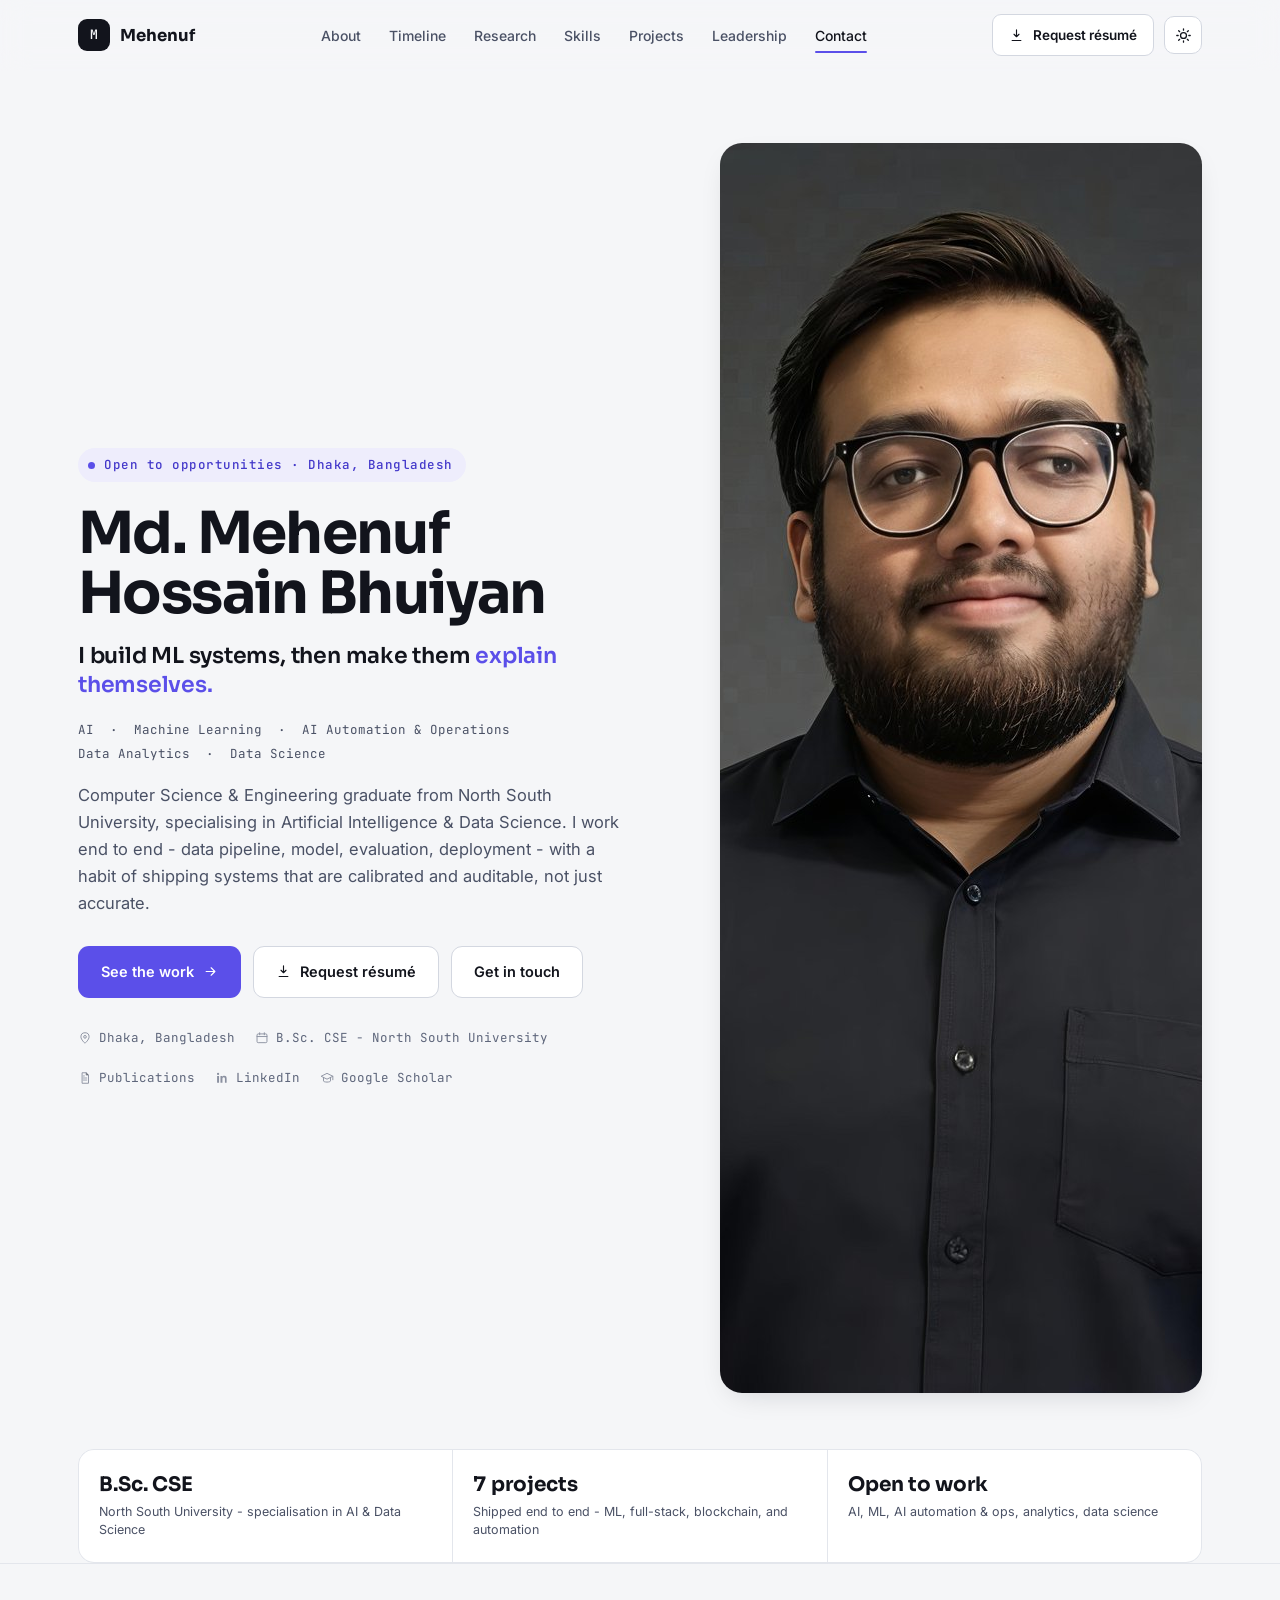
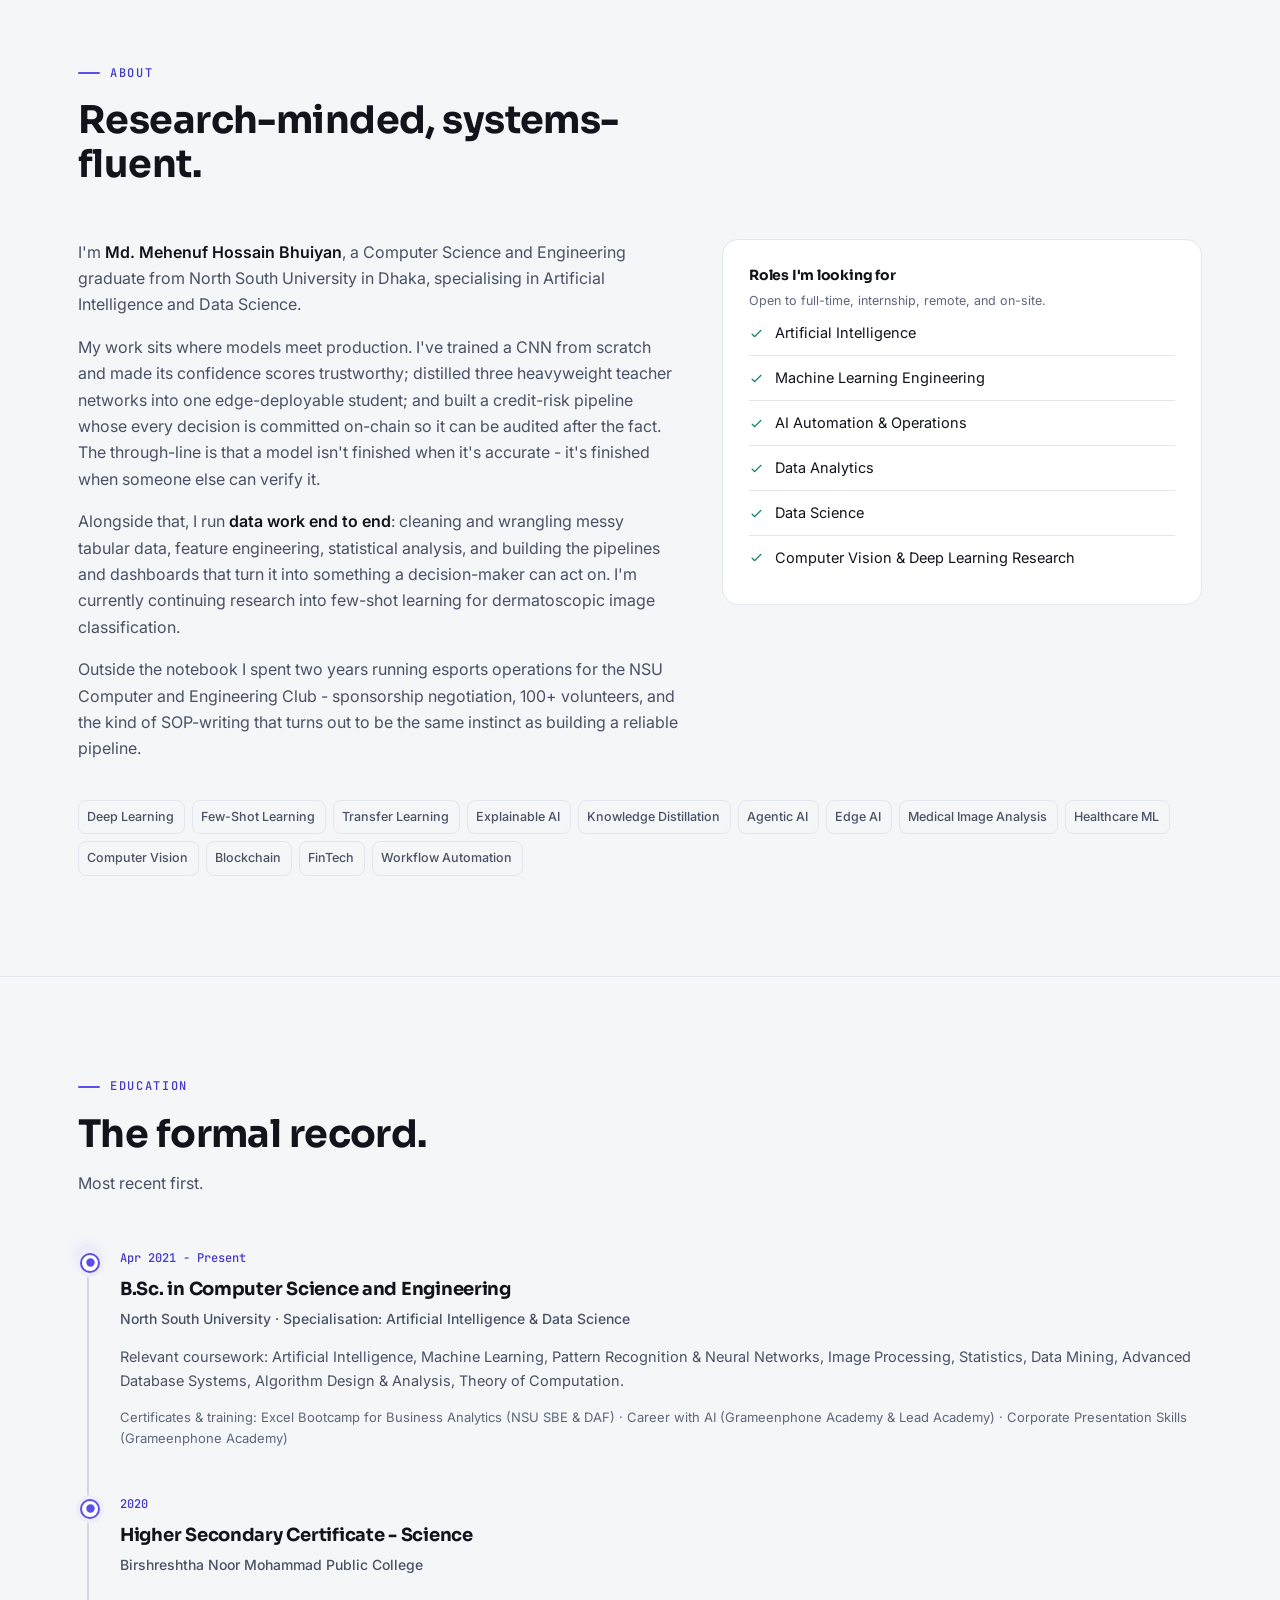
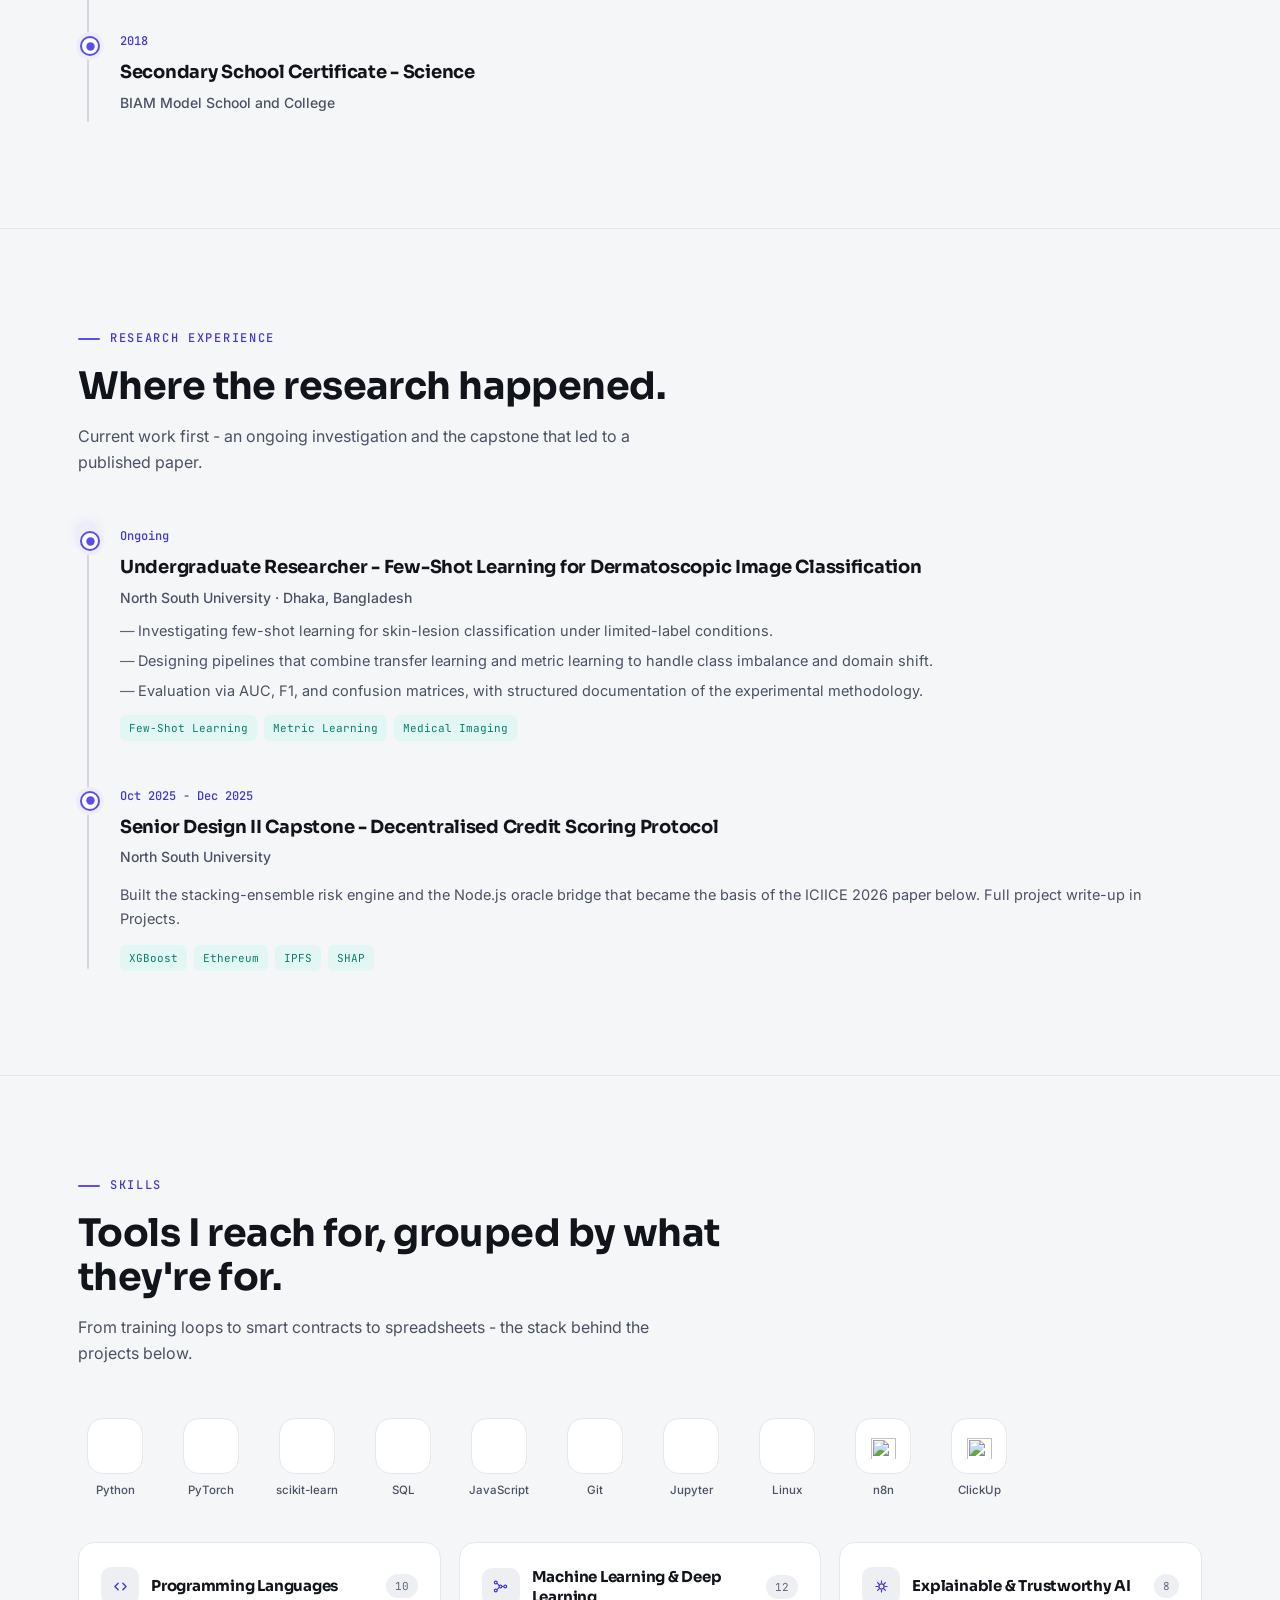
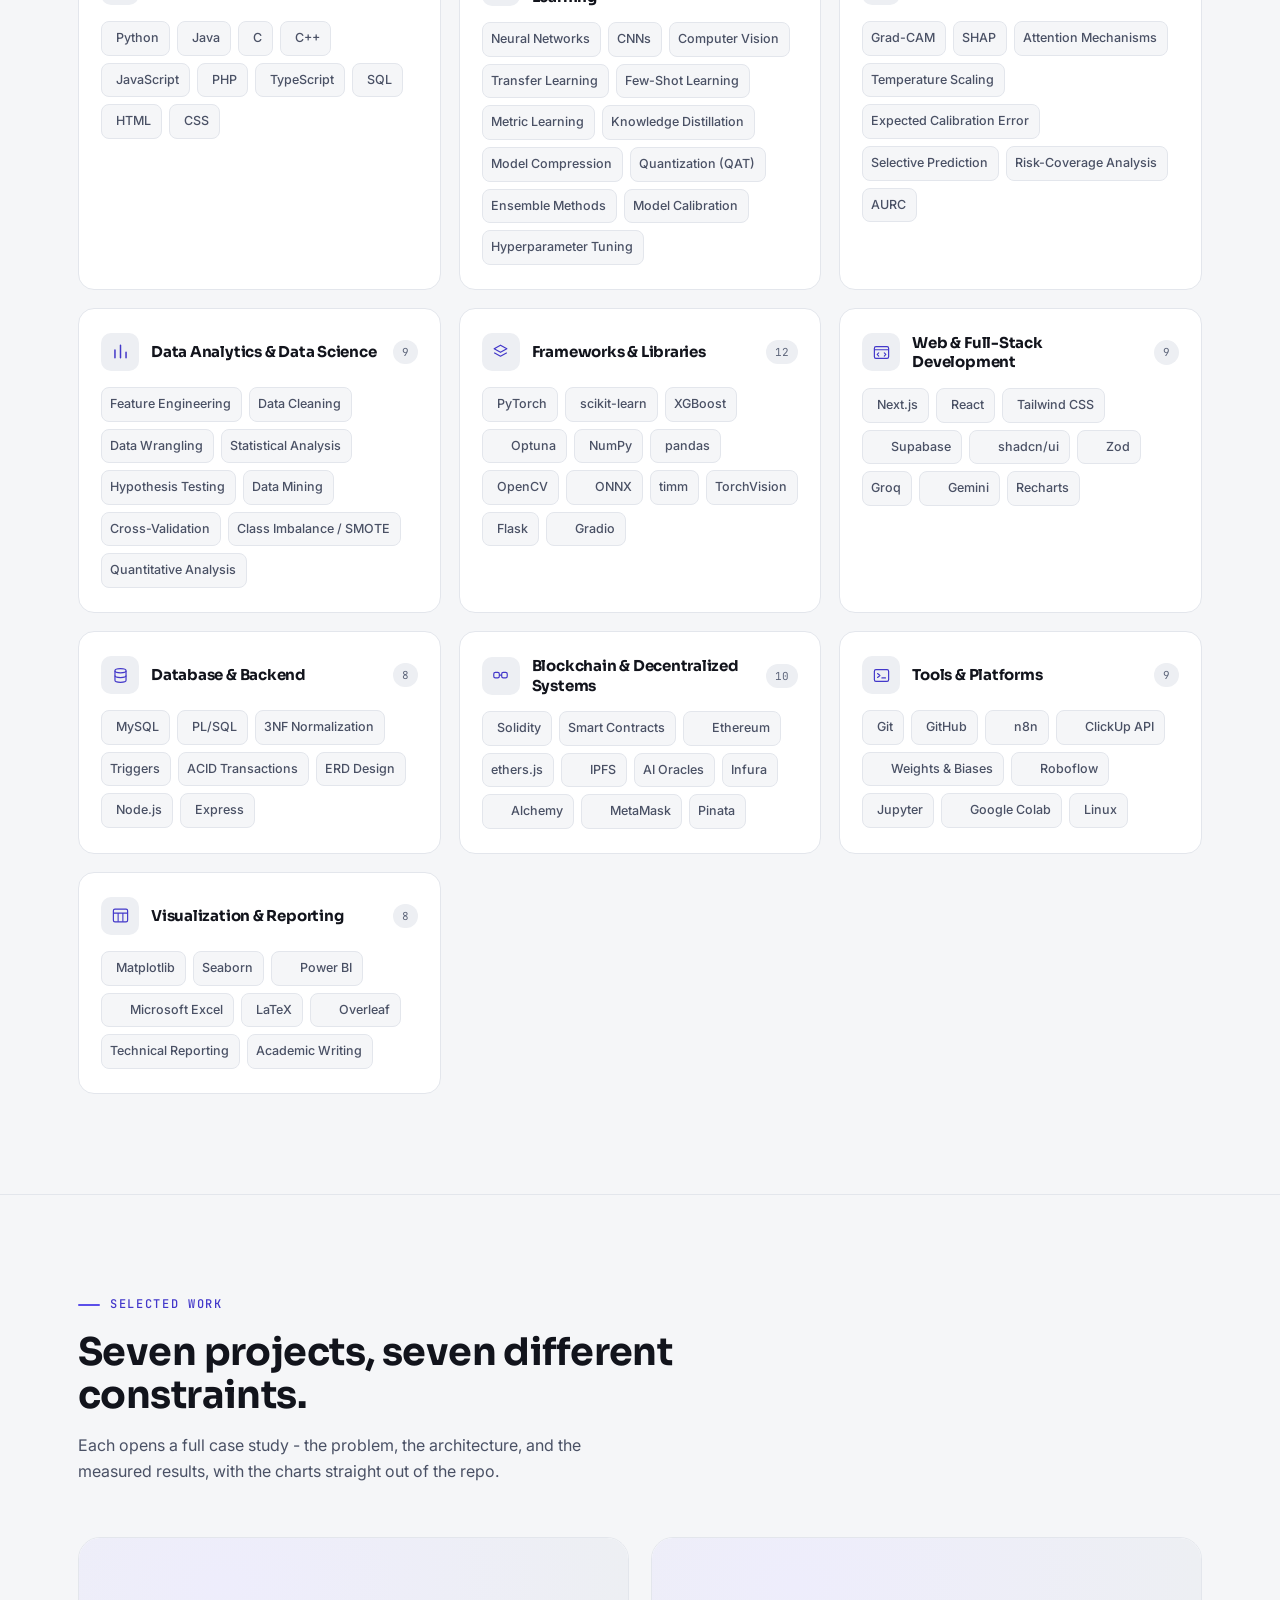
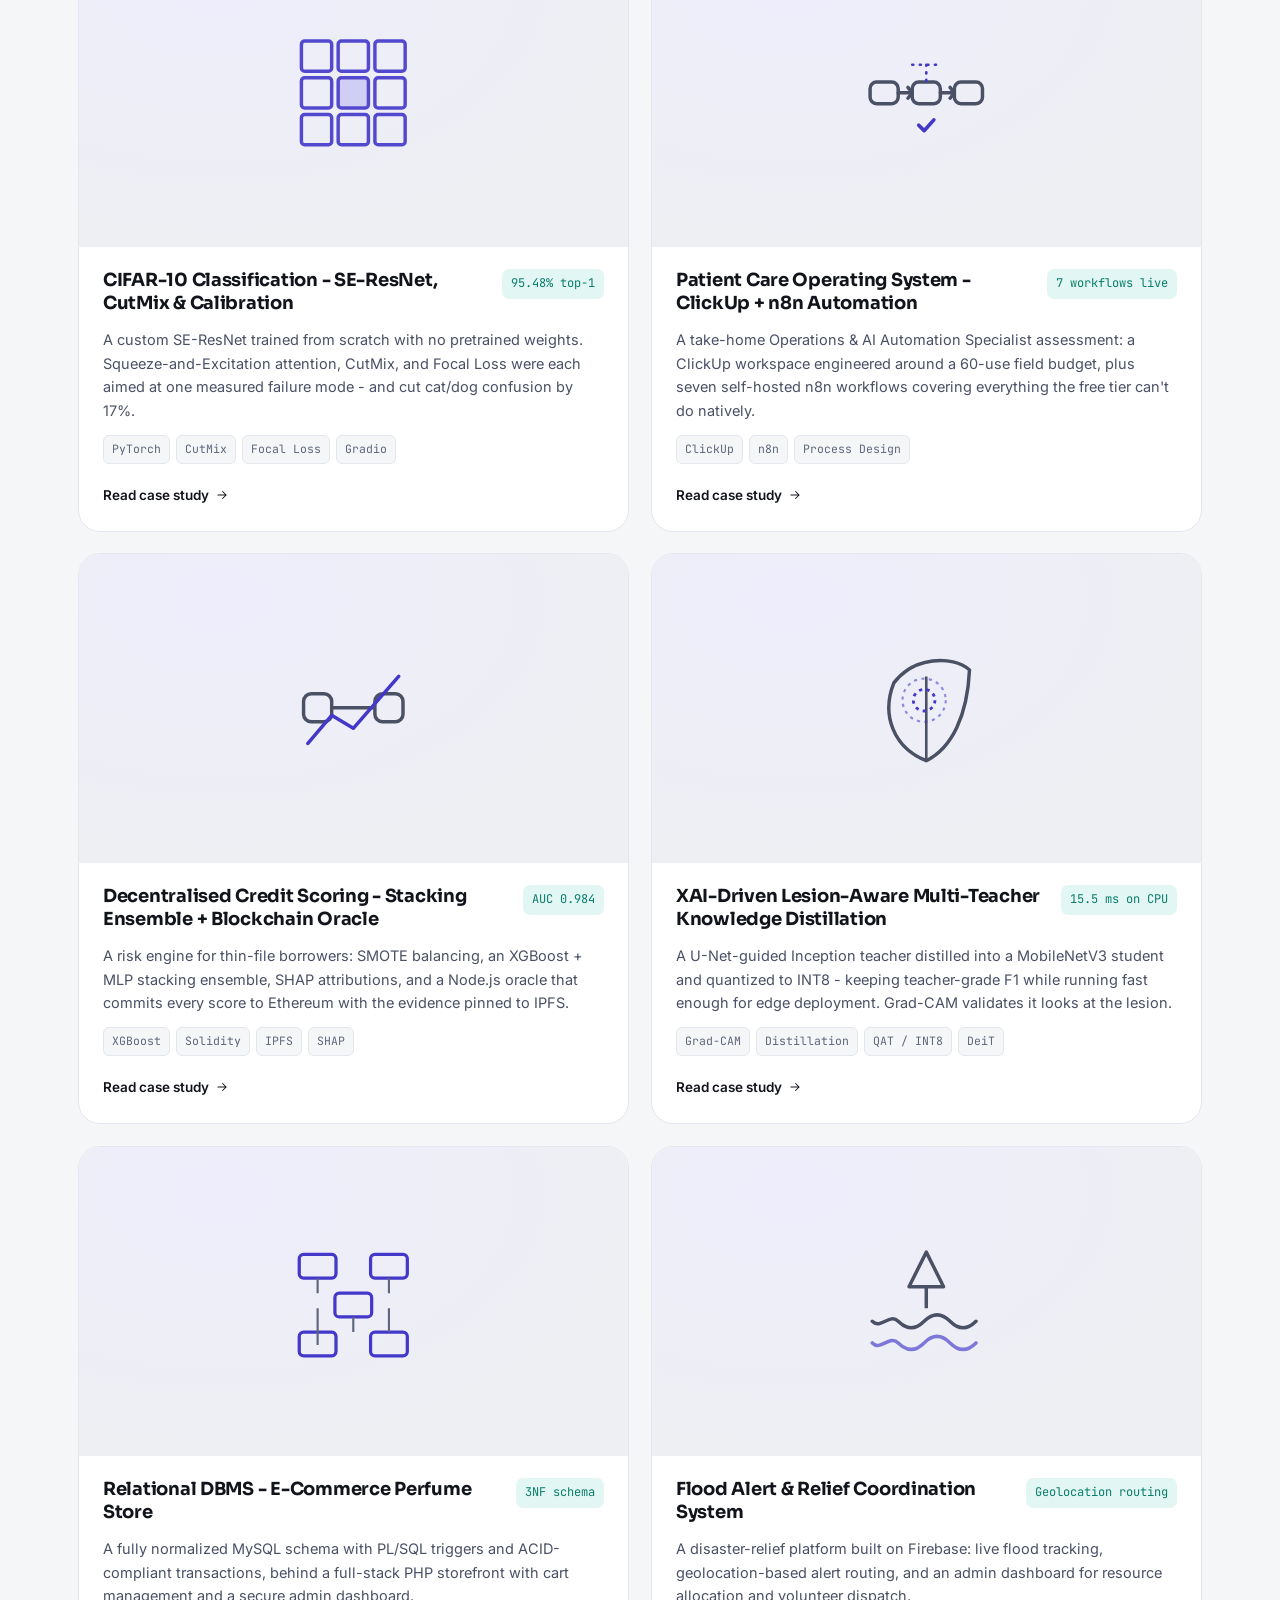
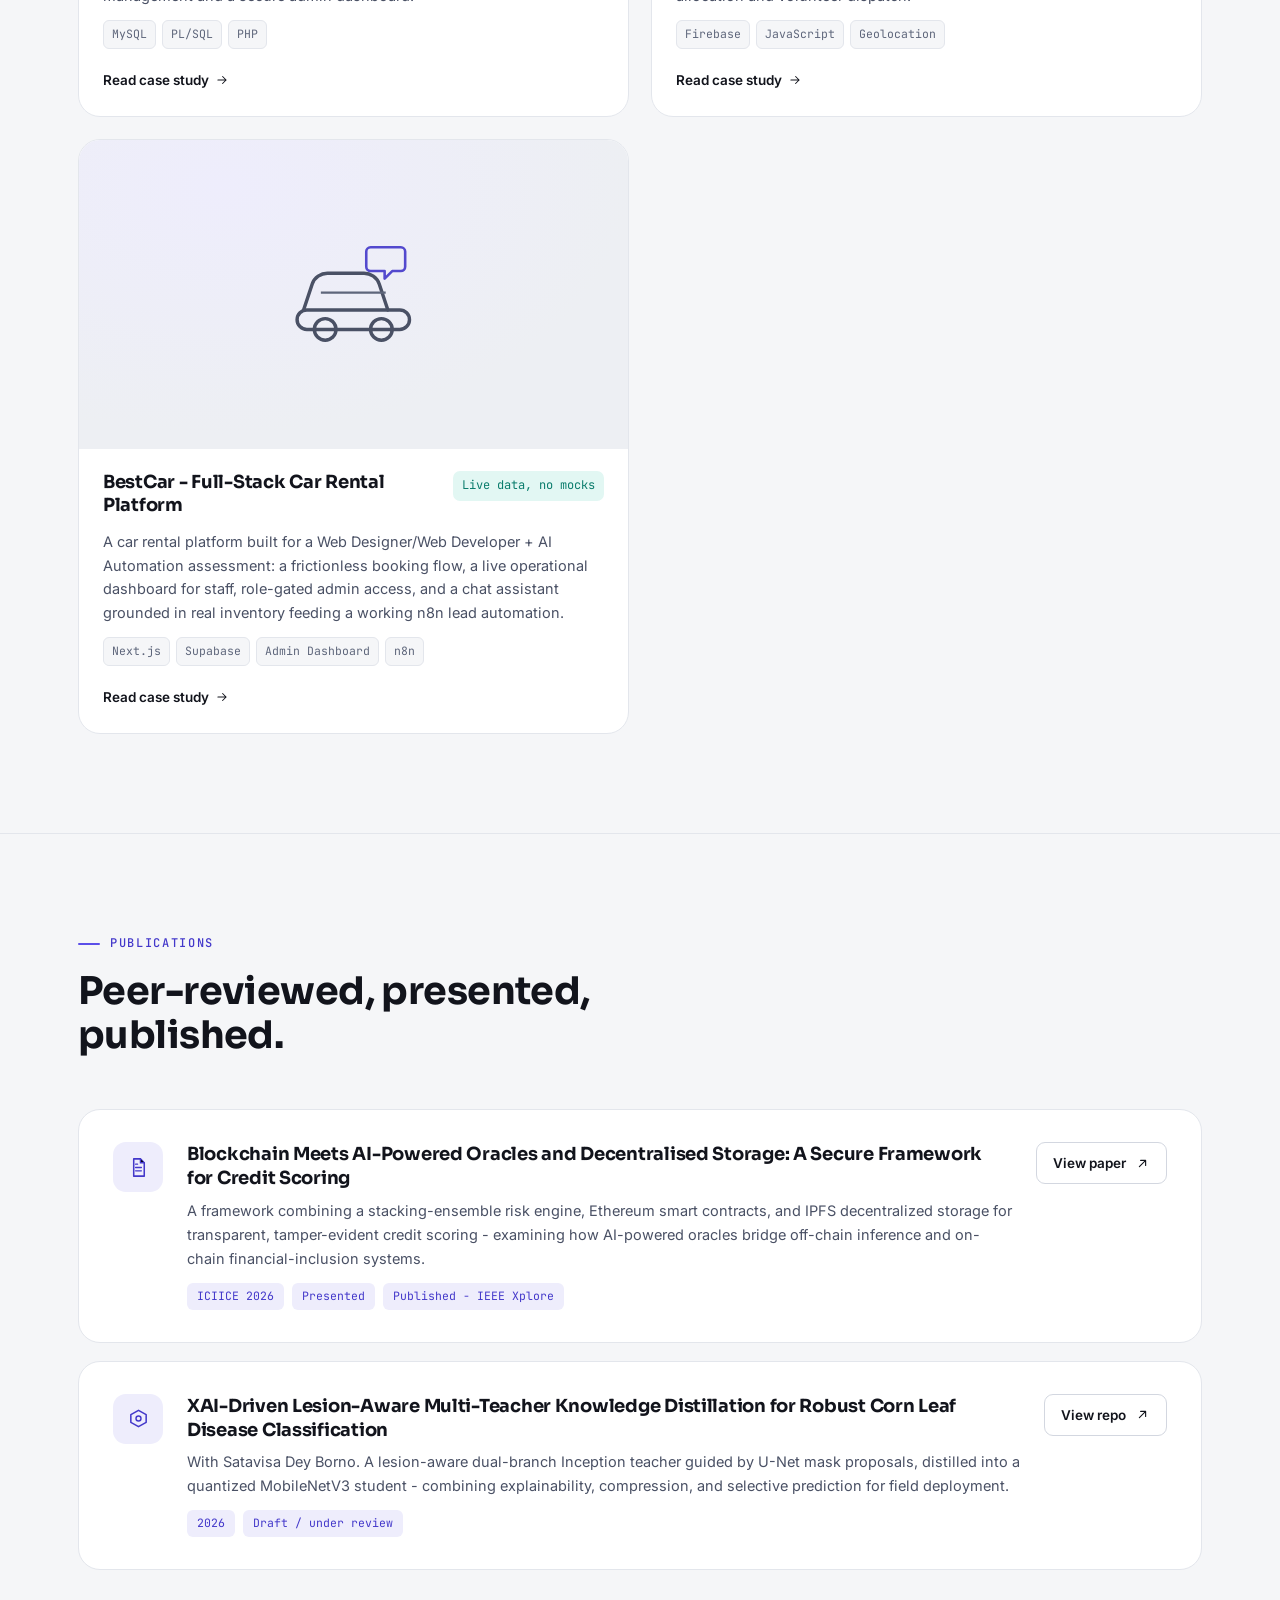
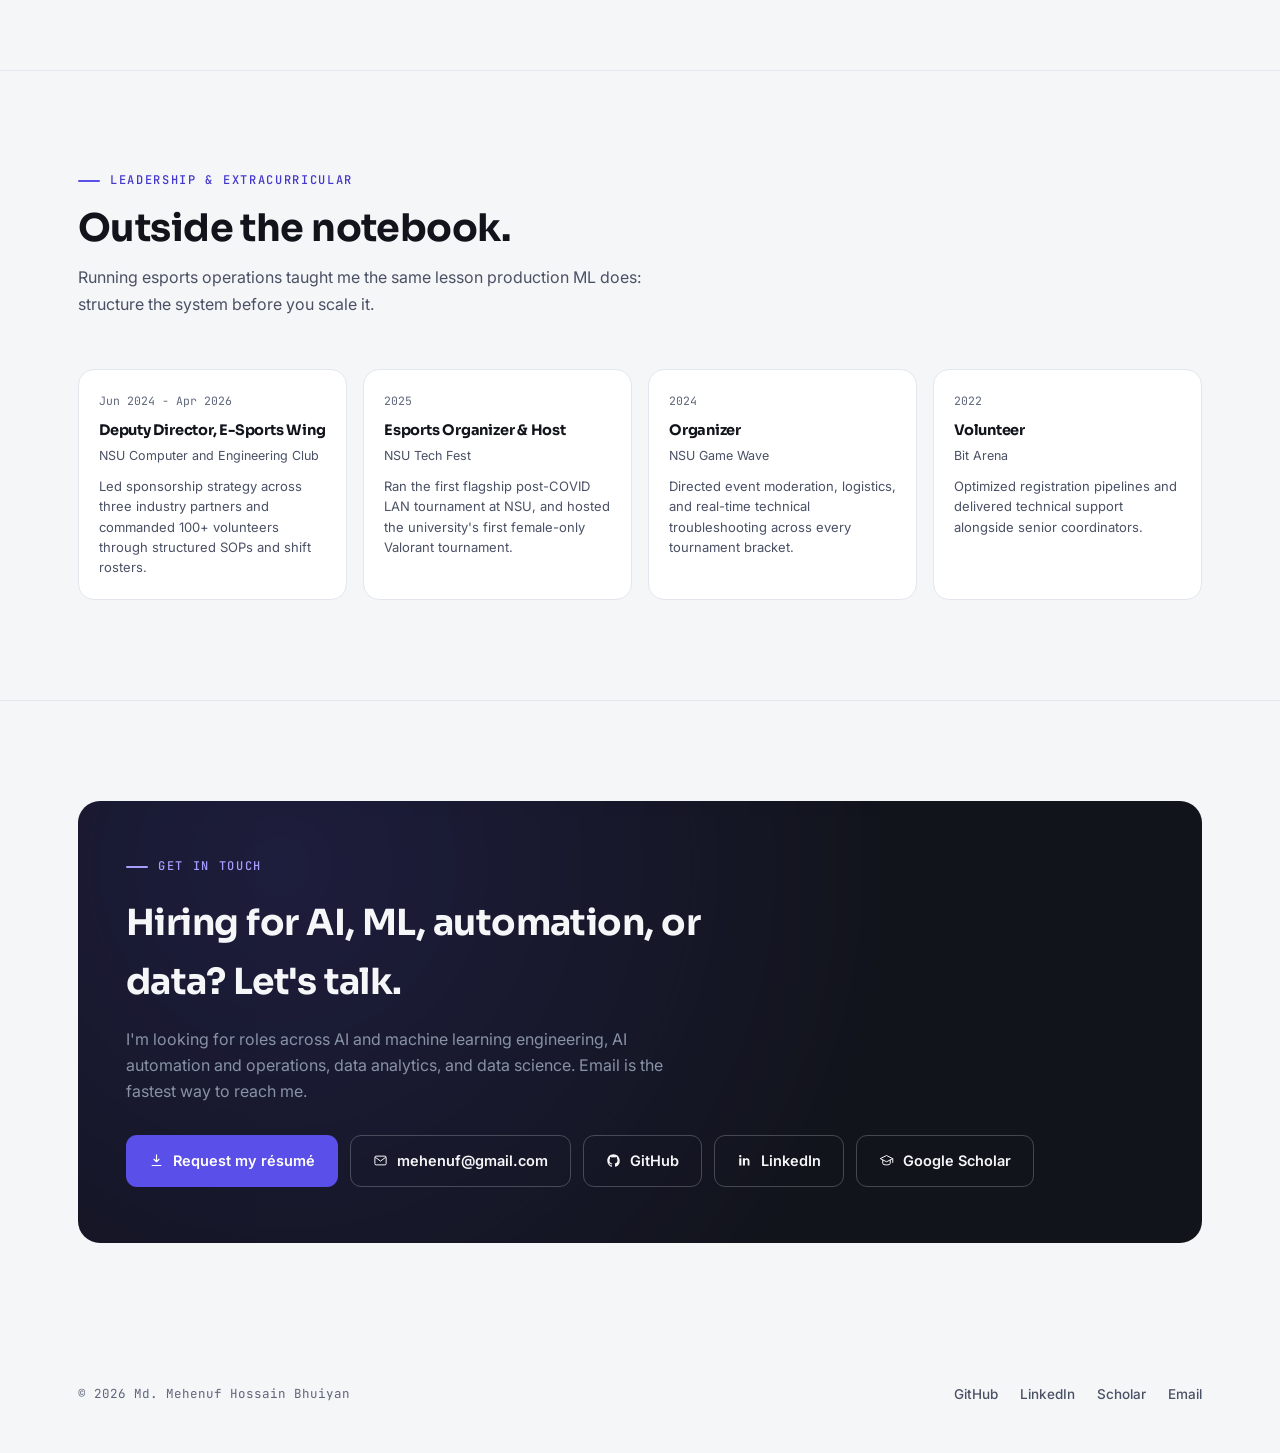
==== commit 104643d6: "Added BestCar case study covering full platform (not just AI chat), added web dev skills, fixed stal" ====
--- a/index.html
+++ b/index.html
@@ -120,7 +120,7 @@
 
       <div class="facts facts-3" data-stagger>
         <div class="fact"><div class="k">B.Sc. CSE</div><div class="v">North South University - specialisation in AI &amp; Data Science</div></div>
-        <div class="fact"><div class="k">6 projects</div><div class="v">Shipped end to end - ML, data, blockchain, and automation</div></div>
+        <div class="fact"><div class="k">7 projects</div><div class="v">Shipped end to end - ML, full-stack, blockchain, and automation</div></div>
         <div class="fact"><div class="k">Open to work</div><div class="v">AI, ML, AI automation &amp; ops, analytics, data science</div></div>
       </div>
     </div>
@@ -284,6 +284,7 @@
             <span class="chip"><i class="devicon-cplusplus-plain colored"></i>C++</span>
             <span class="chip"><i class="devicon-javascript-plain colored"></i>JavaScript</span>
             <span class="chip"><i class="devicon-php-plain colored"></i>PHP</span>
+            <span class="chip"><i class="devicon-typescript-plain colored"></i>TypeScript</span>
             <span class="chip"><i class="devicon-mysql-plain colored"></i>SQL</span>
             <span class="chip"><i class="devicon-html5-plain colored"></i>HTML</span>
             <span class="chip"><i class="devicon-css3-plain colored"></i>CSS</span>
@@ -353,6 +354,27 @@
             <span class="chip"><i class="devicon-opencv-plain colored"></i>OpenCV</span>
             <span class="chip"><img src="https://cdn.simpleicons.org/onnx" alt="" width="14" height="14">ONNX</span><span class="chip">timm</span><span class="chip">TorchVision</span>
             <span class="chip"><i class="devicon-flask-original colored"></i>Flask</span><span class="chip"><img src="https://cdn.simpleicons.org/gradio" alt="" width="14" height="14">Gradio</span>
+          </div>
+        </div>
+
+        <div class="skill-card">
+          <div class="head">
+            <div class="head-main">
+            <div class="skill-icon"><svg viewBox="0 0 24 24"><rect x="3" y="4.5" width="18" height="15" rx="2" fill="none" stroke="currentColor" stroke-width="1.5"/><path d="M3 8.5h18" stroke="currentColor" stroke-width="1.5"/><path d="m8.5 12.5-2 2 2 2M15.5 12.5l2 2-2 2" fill="none" stroke="currentColor" stroke-width="1.4" stroke-linecap="round" stroke-linejoin="round"/></svg></div>
+            <h3>Web &amp; Full-Stack Development</h3>
+          </div>
+          <span class="skill-count"></span>
+          </div>
+          <div class="chip-row">
+            <span class="chip"><i class="devicon-nextjs-original"></i>Next.js</span>
+            <span class="chip"><i class="devicon-react-original colored"></i>React</span>
+            <span class="chip"><i class="devicon-tailwindcss-plain colored"></i>Tailwind CSS</span>
+            <span class="chip"><img src="https://cdn.simpleicons.org/supabase" alt="" width="14" height="14">Supabase</span>
+            <span class="chip"><img src="https://cdn.simpleicons.org/shadcnui" alt="" width="14" height="14" class="invert-dark">shadcn/ui</span>
+            <span class="chip"><img src="https://cdn.simpleicons.org/zod" alt="" width="14" height="14">Zod</span>
+            <span class="chip">Groq</span>
+            <span class="chip"><img src="https://cdn.simpleicons.org/googlegemini" alt="" width="14" height="14">Gemini</span>
+            <span class="chip">Recharts</span>
           </div>
         </div>
 
@@ -433,7 +455,7 @@
     <div class="wrap">
       <div class="section-head reveal">
         <div class="kicker">Selected work</div>
-        <h2>Six projects, six different constraints.</h2>
+        <h2>Seven projects, seven different constraints.</h2>
         <p>Each opens a full case study - the problem, the architecture, and the measured results, with the charts straight out of the repo.</p>
       </div>
 
@@ -557,6 +579,27 @@
             <div class="row-top"><h3>Flood Alert &amp; Relief Coordination System</h3><span class="proj-metric">Geolocation routing</span></div>
             <p>A disaster-relief platform built on Firebase: live flood tracking, geolocation-based alert routing, and an admin dashboard for resource allocation and volunteer dispatch.</p>
             <div class="proj-tags"><span>Firebase</span><span>JavaScript</span><span>Geolocation</span></div>
+            <div class="proj-links">
+              <span class="proj-link">Read case study <svg viewBox="0 0 24 24"><path d="M5 12h14M13 6l6 6-6 6" stroke="currentColor" stroke-width="1.8" fill="none" stroke-linecap="round" stroke-linejoin="round"/></svg></span>
+            </div>
+          </div>
+        </a>
+
+        <a class="proj-card reveal" href="projects/car-rental-platform.html">
+          <div class="proj-media">
+            <svg class="glyph" viewBox="0 0 120 120" fill="none">
+              <path d="M14 74 22 50c2-6 8-10 14-10h34c6 0 12 4 14 10l8 24" stroke="var(--ink-soft)" stroke-width="3.2" stroke-linecap="round" stroke-linejoin="round"/>
+              <rect x="8" y="74" width="104" height="18" rx="9" stroke="var(--ink-soft)" stroke-width="3.2"/>
+              <circle cx="34" cy="92" r="10" stroke="var(--ink-soft)" stroke-width="3.2"/>
+              <circle cx="86" cy="92" r="10" stroke="var(--ink-soft)" stroke-width="3.2"/>
+              <path d="M30 58h60" stroke="var(--ink-faint)" stroke-width="2"/>
+              <path d="M76 16h28a4 4 0 0 1 4 4v14a4 4 0 0 1-4 4h-8l-7 7v-7h-13a4 4 0 0 1-4-4V20a4 4 0 0 1 4-4Z" stroke="var(--violet-deep)" stroke-width="2.4" stroke-linejoin="round" opacity="0.9"/>
+            </svg>
+          </div>
+          <div class="proj-body">
+            <div class="row-top"><h3>BestCar - Full-Stack Car Rental Platform</h3><span class="proj-metric">Live data, no mocks</span></div>
+            <p>A car rental platform built for a Web Designer/Web Developer + AI Automation assessment: a frictionless booking flow, a live operational dashboard for staff, role-gated admin access, and a chat assistant grounded in real inventory feeding a working n8n lead automation.</p>
+            <div class="proj-tags"><span>Next.js</span><span>Supabase</span><span>Admin Dashboard</span><span>n8n</span></div>
             <div class="proj-links">
               <span class="proj-link">Read case study <svg viewBox="0 0 24 24"><path d="M5 12h14M13 6l6 6-6 6" stroke="currentColor" stroke-width="1.8" fill="none" stroke-linecap="round" stroke-linejoin="round"/></svg></span>
             </div>
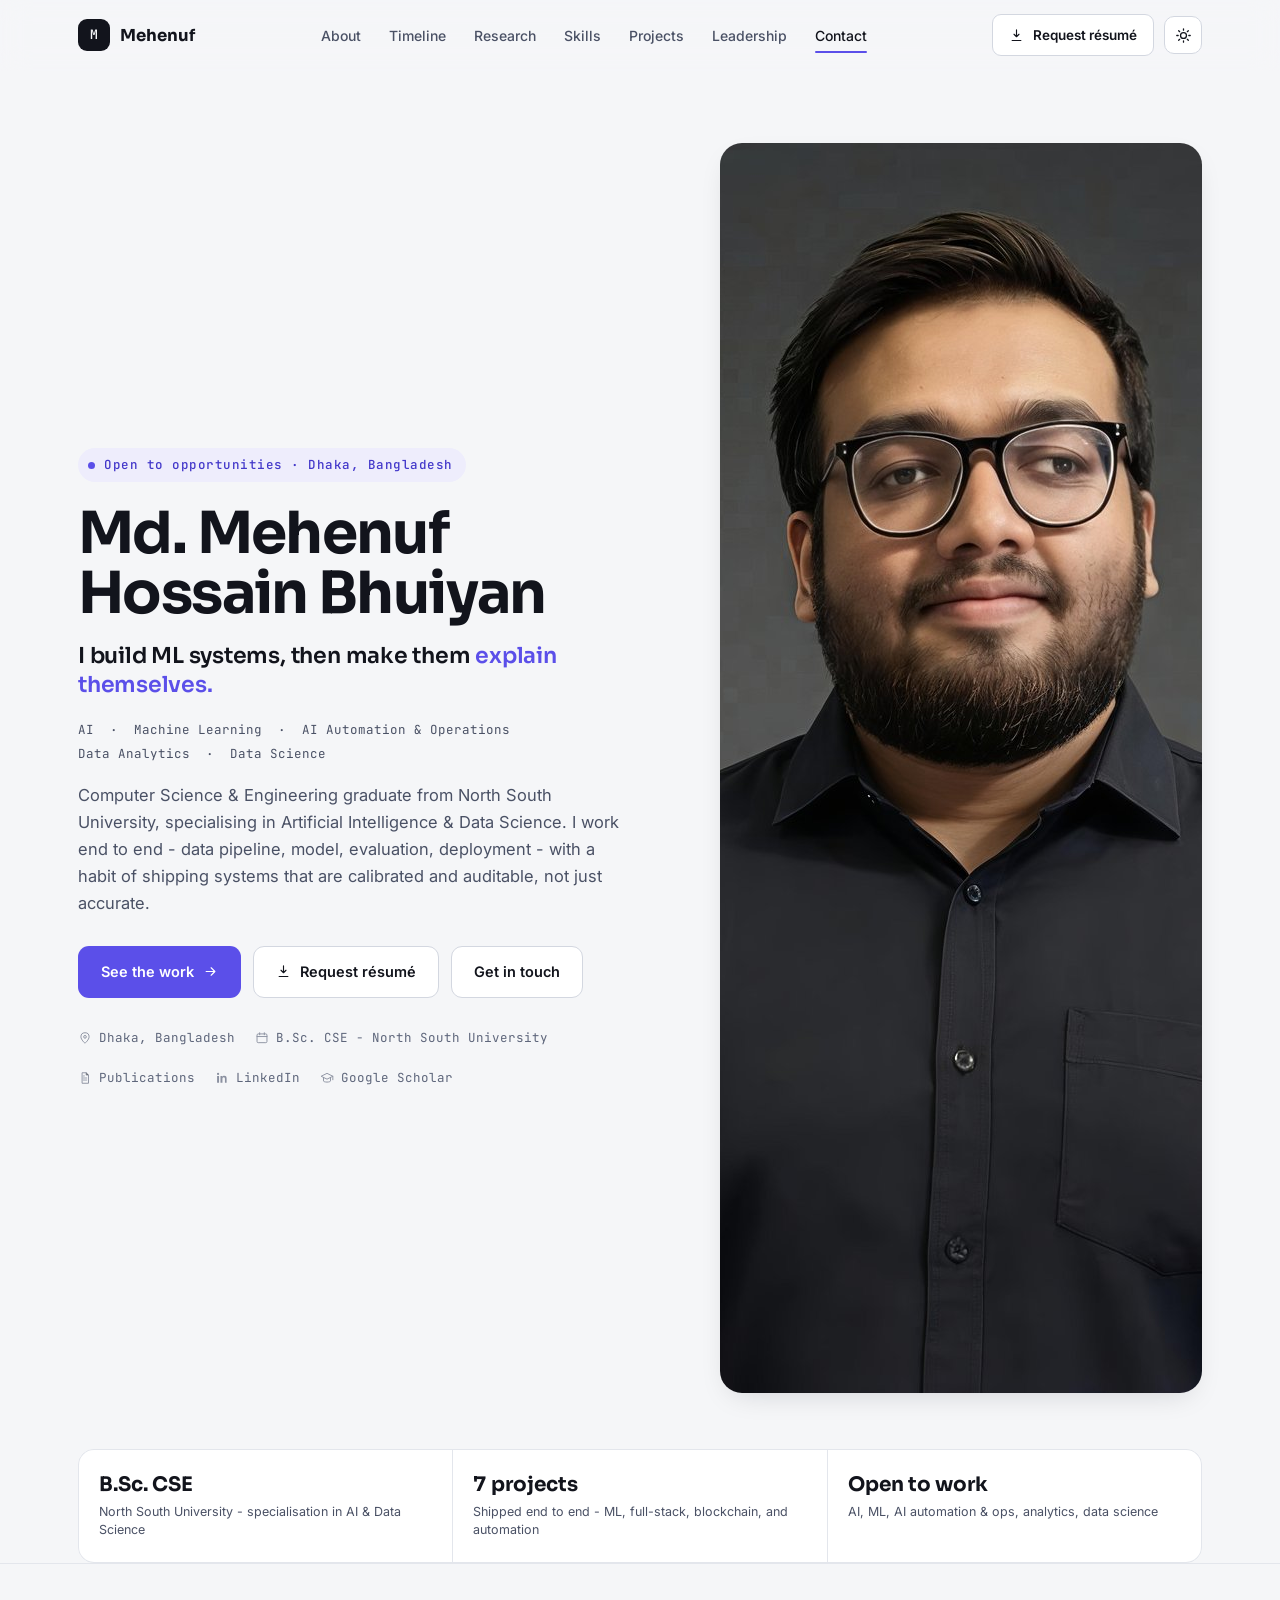
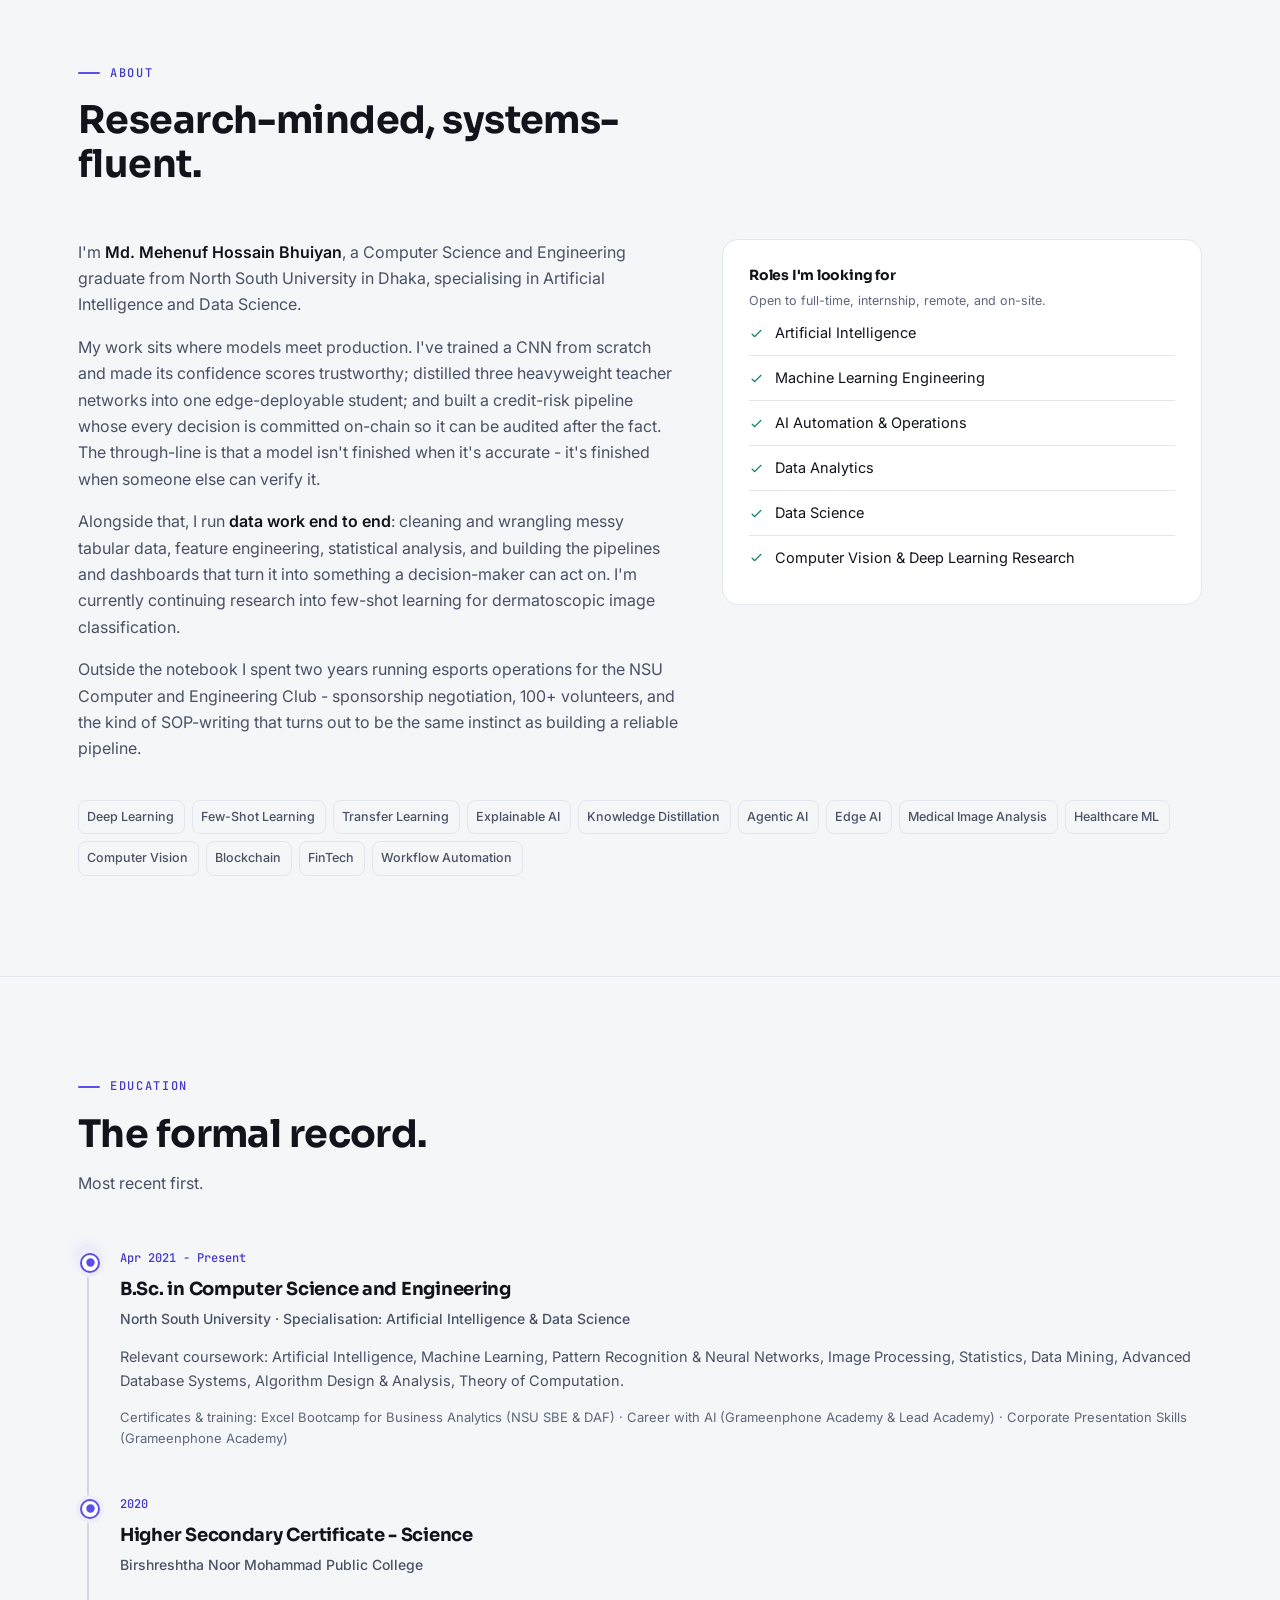
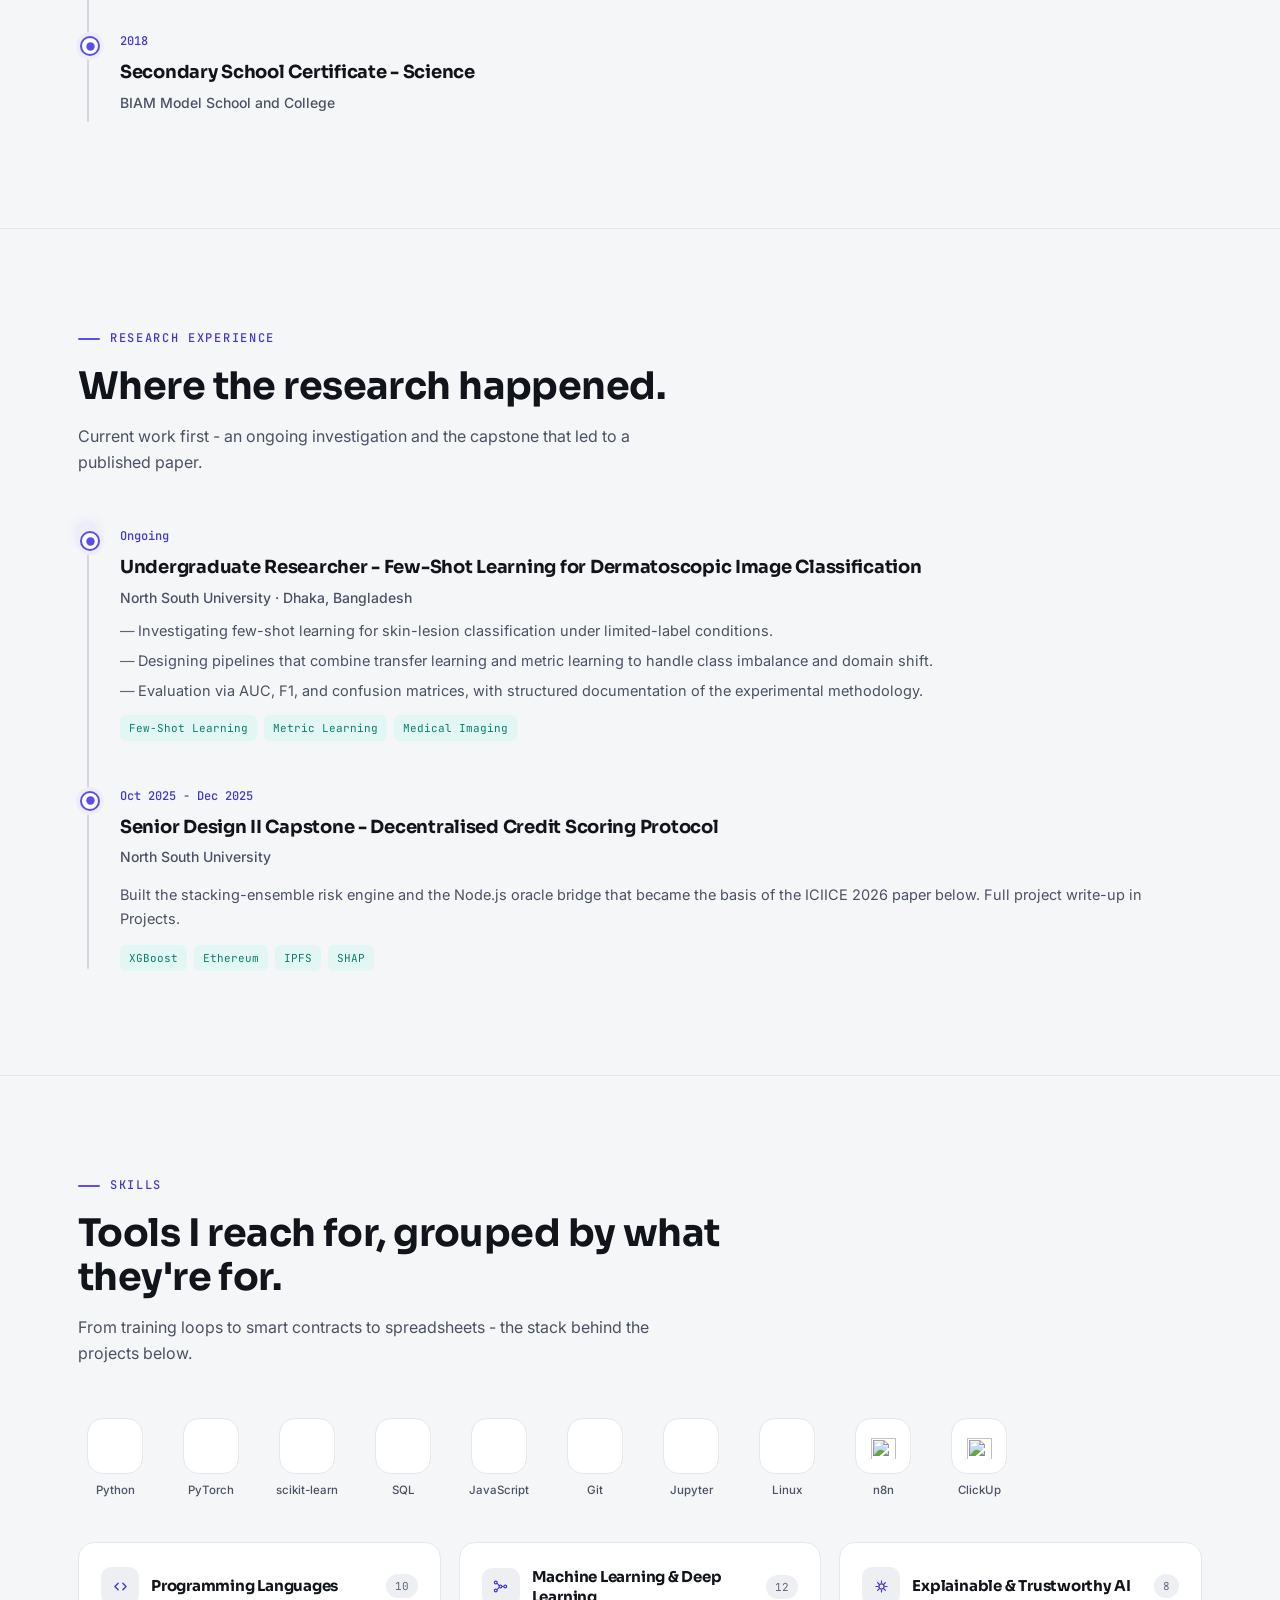
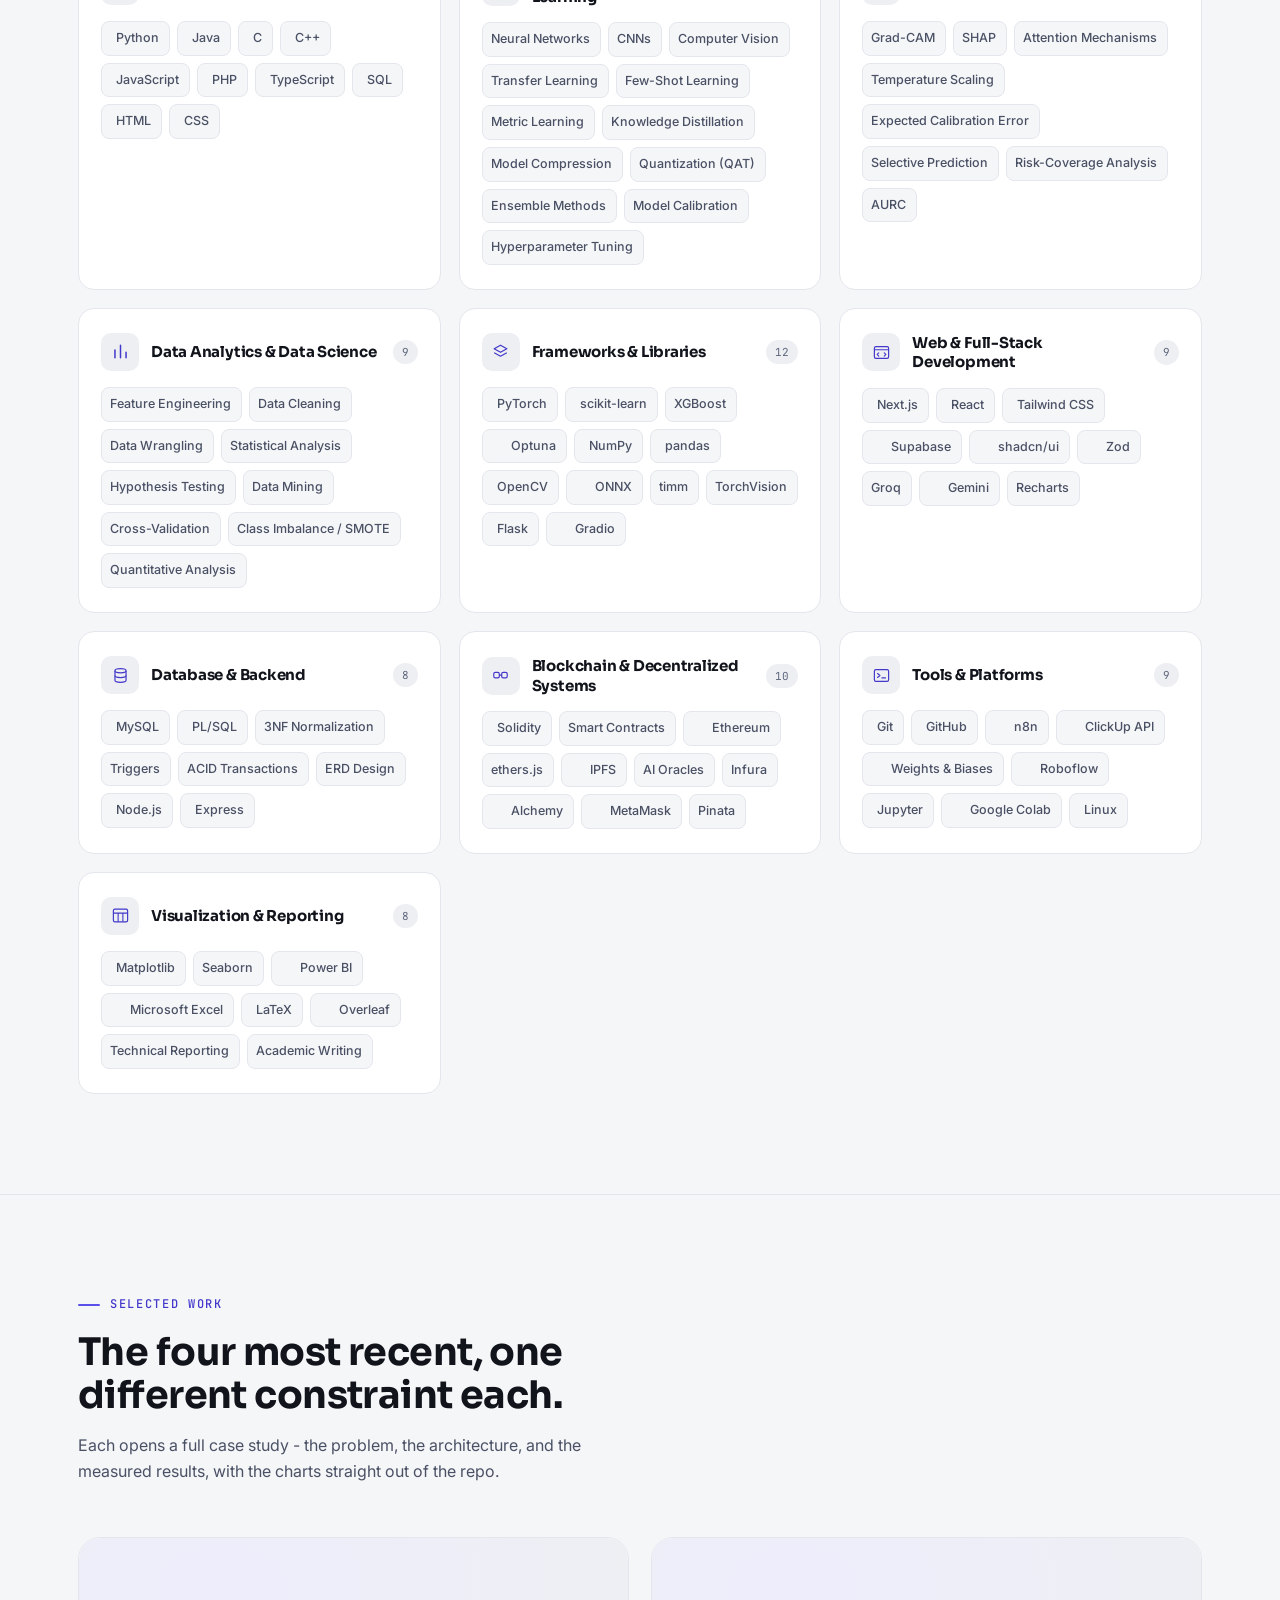
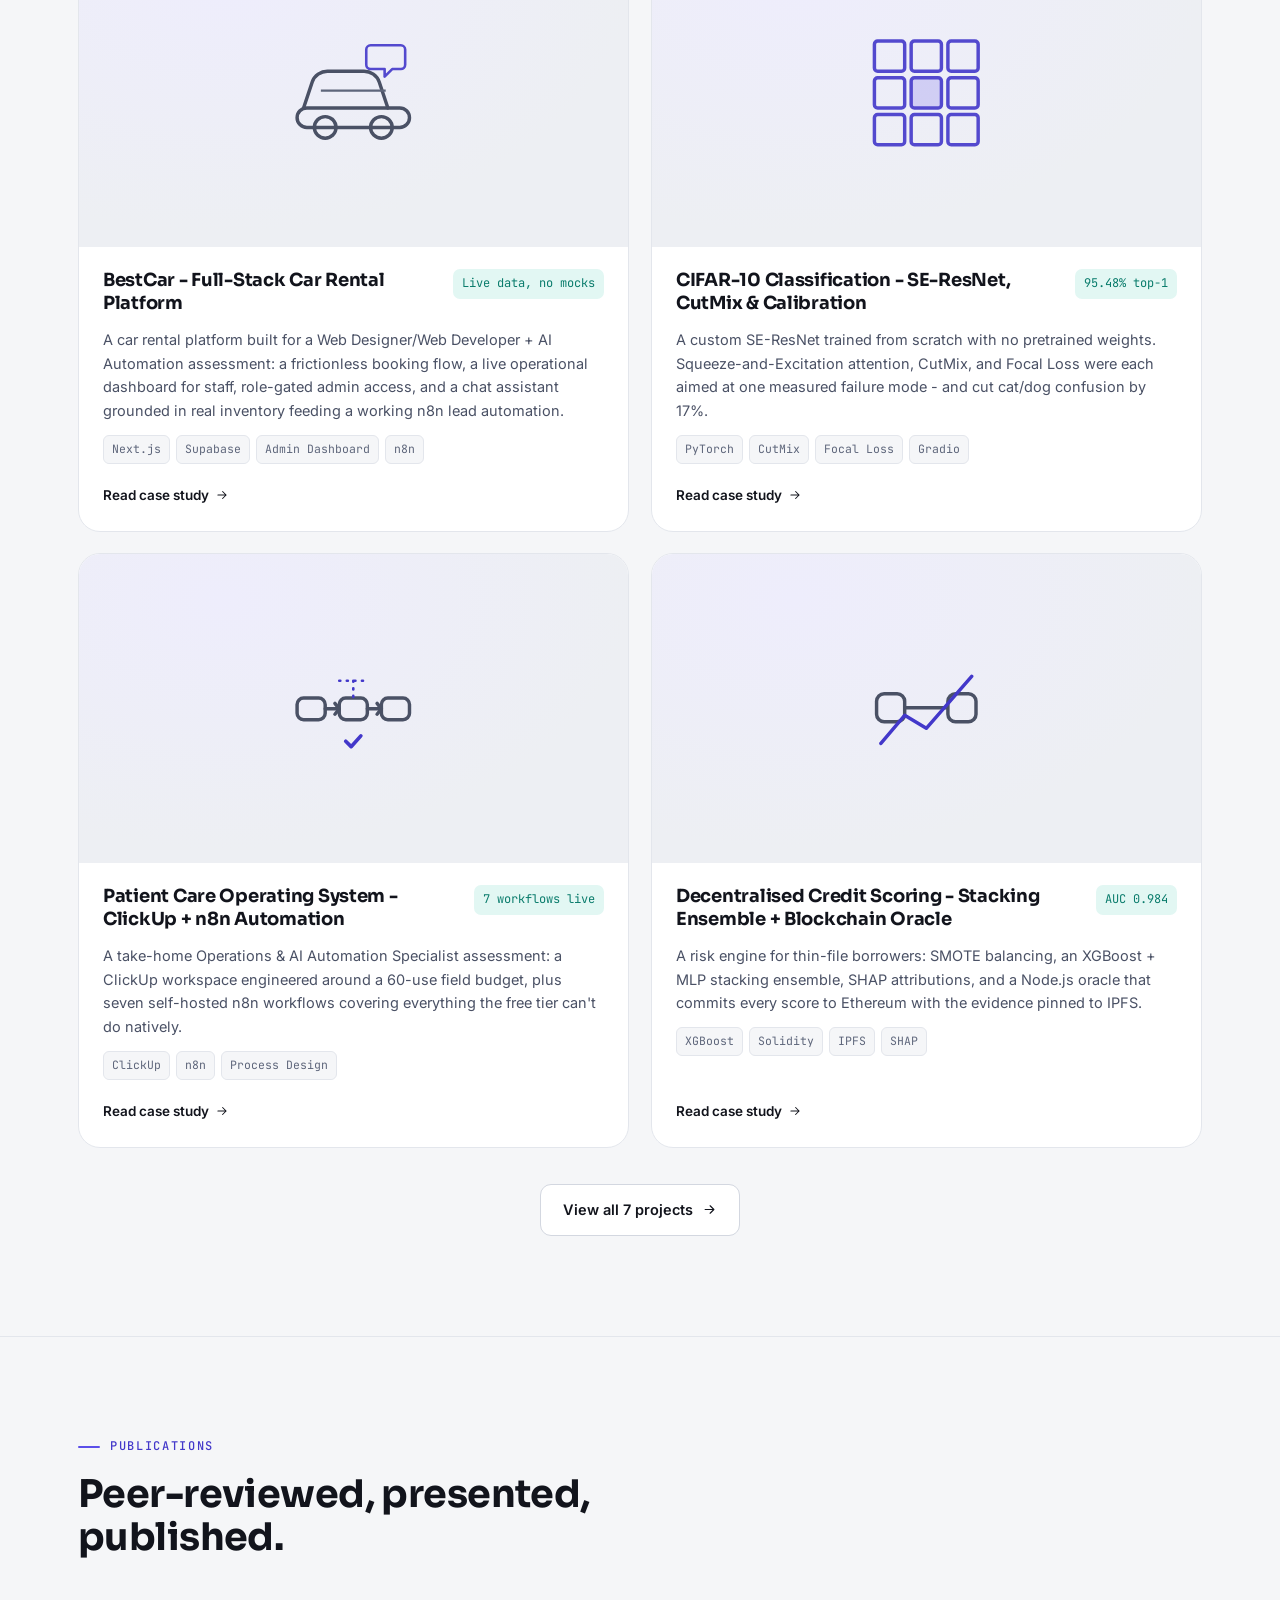
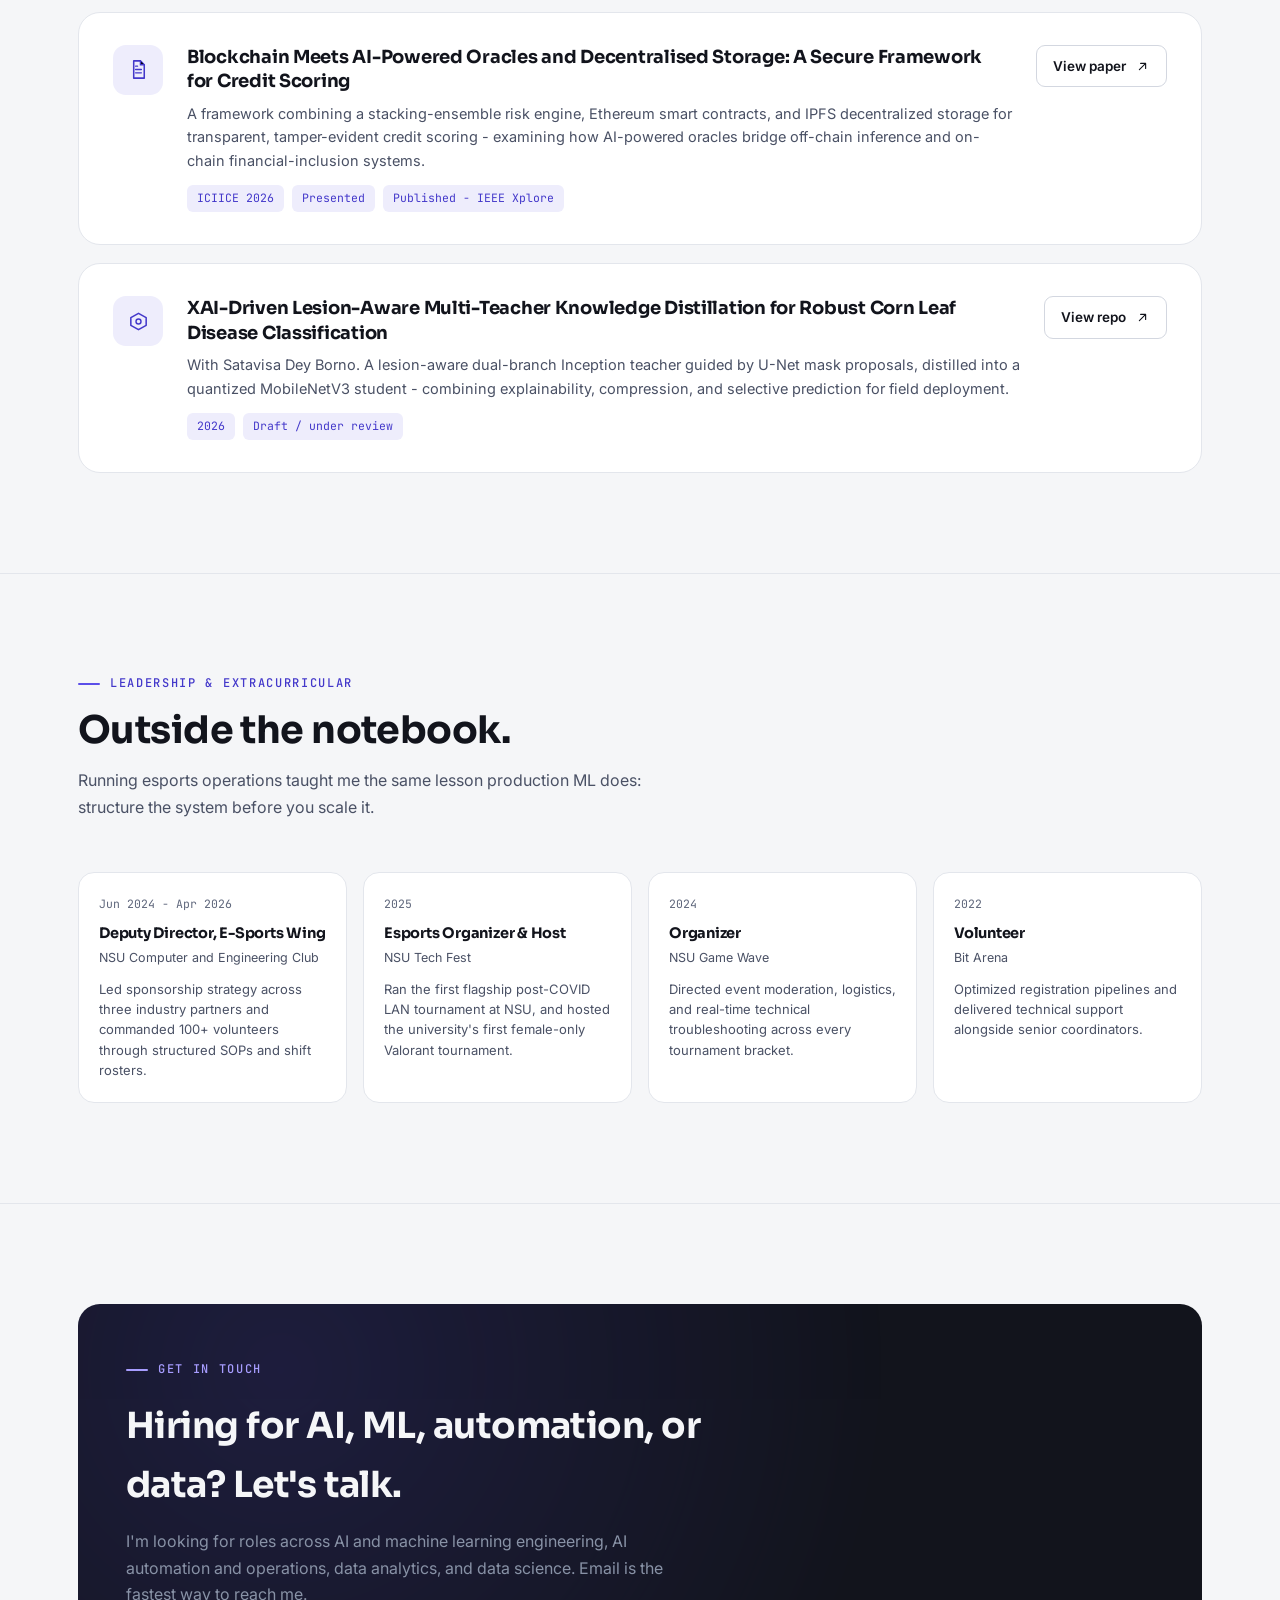
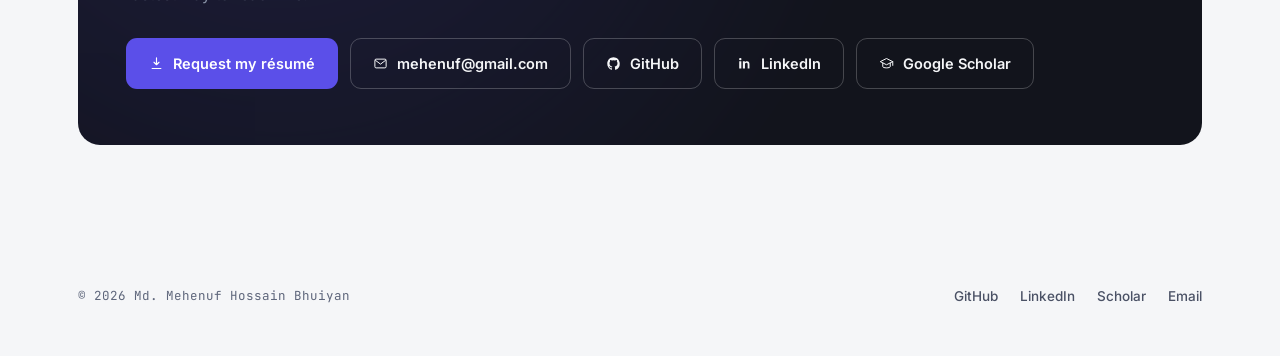
==== commit d4ab79ce: "Show 4 recent projects on homepage, add full projects listing page The homepage now surfaces the fou" ====
--- a/index.html
+++ b/index.html
@@ -455,11 +455,32 @@
     <div class="wrap">
       <div class="section-head reveal">
         <div class="kicker">Selected work</div>
-        <h2>Seven projects, seven different constraints.</h2>
+        <h2>The four most recent, one different constraint each.</h2>
         <p>Each opens a full case study - the problem, the architecture, and the measured results, with the charts straight out of the repo.</p>
       </div>
 
       <div class="projects-grid">
+
+        <a class="proj-card reveal" href="projects/car-rental-platform.html">
+          <div class="proj-media">
+            <svg class="glyph" viewBox="0 0 120 120" fill="none">
+              <path d="M14 74 22 50c2-6 8-10 14-10h34c6 0 12 4 14 10l8 24" stroke="var(--ink-soft)" stroke-width="3.2" stroke-linecap="round" stroke-linejoin="round"/>
+              <rect x="8" y="74" width="104" height="18" rx="9" stroke="var(--ink-soft)" stroke-width="3.2"/>
+              <circle cx="34" cy="92" r="10" stroke="var(--ink-soft)" stroke-width="3.2"/>
+              <circle cx="86" cy="92" r="10" stroke="var(--ink-soft)" stroke-width="3.2"/>
+              <path d="M30 58h60" stroke="var(--ink-faint)" stroke-width="2"/>
+              <path d="M76 16h28a4 4 0 0 1 4 4v14a4 4 0 0 1-4 4h-8l-7 7v-7h-13a4 4 0 0 1-4-4V20a4 4 0 0 1 4-4Z" stroke="var(--violet-deep)" stroke-width="2.4" stroke-linejoin="round" opacity="0.9"/>
+            </svg>
+          </div>
+          <div class="proj-body">
+            <div class="row-top"><h3>BestCar - Full-Stack Car Rental Platform</h3><span class="proj-metric">Live data, no mocks</span></div>
+            <p>A car rental platform built for a Web Designer/Web Developer + AI Automation assessment: a frictionless booking flow, a live operational dashboard for staff, role-gated admin access, and a chat assistant grounded in real inventory feeding a working n8n lead automation.</p>
+            <div class="proj-tags"><span>Next.js</span><span>Supabase</span><span>Admin Dashboard</span><span>n8n</span></div>
+            <div class="proj-links">
+              <span class="proj-link">Read case study <svg viewBox="0 0 24 24"><path d="M5 12h14M13 6l6 6-6 6" stroke="currentColor" stroke-width="1.8" fill="none" stroke-linecap="round" stroke-linejoin="round"/></svg></span>
+            </div>
+          </div>
+        </a>
 
         <a class="proj-card reveal" href="projects/cifar10-classifier.html">
           <div class="proj-media">
@@ -525,87 +546,13 @@
           </div>
         </a>
 
-        <a class="proj-card reveal" href="projects/corn-leaf-xai.html">
-          <div class="proj-media">
-            <svg class="glyph" viewBox="0 0 120 120" fill="none">
-              <path d="M60 108C30 96 18 66 30 36 48 12 84 10 100 24 98 66 84 96 60 108Z" stroke="var(--ink-soft)" stroke-width="3.2" stroke-linejoin="round"/>
-              <path d="M60 108V30" stroke="var(--ink-soft)" stroke-width="2.4"/>
-              <circle cx="58" cy="52" r="10" stroke="var(--violet-deep)" stroke-width="2.6" stroke-dasharray="3 4"/>
-              <circle cx="58" cy="52" r="20" stroke="var(--violet-deep)" stroke-width="2" stroke-dasharray="3 4" opacity="0.55"/>
-            </svg>
-          </div>
-          <div class="proj-body">
-            <div class="row-top"><h3>XAI-Driven Lesion-Aware Multi-Teacher Knowledge Distillation</h3><span class="proj-metric">15.5 ms on CPU</span></div>
-            <p>A U-Net-guided Inception teacher distilled into a MobileNetV3 student and quantized to INT8 - keeping teacher-grade F1 while running fast enough for edge deployment. Grad-CAM validates it looks at the lesion.</p>
-            <div class="proj-tags"><span>Grad-CAM</span><span>Distillation</span><span>QAT / INT8</span><span>DeiT</span></div>
-            <div class="proj-links">
-              <span class="proj-link">Read case study <svg viewBox="0 0 24 24"><path d="M5 12h14M13 6l6 6-6 6" stroke="currentColor" stroke-width="1.8" fill="none" stroke-linecap="round" stroke-linejoin="round"/></svg></span>
-            </div>
-          </div>
+      </div>
+
+      <div class="work-more reveal">
+        <a class="btn btn-ghost" href="projects/index.html">
+          View all 7 projects
+          <svg viewBox="0 0 24 24"><path d="M5 12h14M13 6l6 6-6 6" fill="none" stroke="currentColor" stroke-width="1.8" stroke-linecap="round" stroke-linejoin="round"/></svg>
         </a>
-
-        <a class="proj-card reveal" href="projects/perfume-store-rdbms.html">
-          <div class="proj-media">
-            <svg class="glyph" viewBox="0 0 120 120" fill="none">
-              <g stroke="var(--violet-deep)" stroke-width="3">
-                <rect x="10" y="16" width="34" height="22" rx="4"/><rect x="76" y="16" width="34" height="22" rx="4"/>
-                <rect x="43" y="52" width="34" height="22" rx="4"/><rect x="10" y="88" width="34" height="22" rx="4"/><rect x="76" y="88" width="34" height="22" rx="4"/>
-              </g>
-              <g stroke="var(--ink-faint)" stroke-width="2">
-                <path d="M27 38v14M93 38v14M60 74v14M27 66v34M93 66v22"/>
-              </g>
-            </svg>
-          </div>
-          <div class="proj-body">
-            <div class="row-top"><h3>Relational DBMS - E-Commerce Perfume Store</h3><span class="proj-metric">3NF schema</span></div>
-            <p>A fully normalized MySQL schema with PL/SQL triggers and ACID-compliant transactions, behind a full-stack PHP storefront with cart management and a secure admin dashboard.</p>
-            <div class="proj-tags"><span>MySQL</span><span>PL/SQL</span><span>PHP</span></div>
-            <div class="proj-links">
-              <span class="proj-link">Read case study <svg viewBox="0 0 24 24"><path d="M5 12h14M13 6l6 6-6 6" stroke="currentColor" stroke-width="1.8" fill="none" stroke-linecap="round" stroke-linejoin="round"/></svg></span>
-            </div>
-          </div>
-        </a>
-
-        <a class="proj-card reveal" href="projects/flood-alert-system.html">
-          <div class="proj-media">
-            <svg class="glyph" viewBox="0 0 120 120" fill="none">
-              <path d="M60 14 76 46H44L60 14Z" stroke="var(--ink-soft)" stroke-width="3.2" stroke-linejoin="round"/>
-              <path d="M60 46v20" stroke="var(--ink-soft)" stroke-width="3.2"/>
-              <path d="M10 78c8 8 16-8 24 0s16 8 24 0 16-8 24 0 16 8 24 0" stroke="var(--ink-soft)" stroke-width="3.2" stroke-linecap="round"/>
-              <path d="M10 98c8 8 16-8 24 0s16 8 24 0 16-8 24 0 16 8 24 0" stroke="var(--violet-deep)" stroke-width="3.2" stroke-linecap="round" opacity="0.65"/>
-            </svg>
-          </div>
-          <div class="proj-body">
-            <div class="row-top"><h3>Flood Alert &amp; Relief Coordination System</h3><span class="proj-metric">Geolocation routing</span></div>
-            <p>A disaster-relief platform built on Firebase: live flood tracking, geolocation-based alert routing, and an admin dashboard for resource allocation and volunteer dispatch.</p>
-            <div class="proj-tags"><span>Firebase</span><span>JavaScript</span><span>Geolocation</span></div>
-            <div class="proj-links">
-              <span class="proj-link">Read case study <svg viewBox="0 0 24 24"><path d="M5 12h14M13 6l6 6-6 6" stroke="currentColor" stroke-width="1.8" fill="none" stroke-linecap="round" stroke-linejoin="round"/></svg></span>
-            </div>
-          </div>
-        </a>
-
-        <a class="proj-card reveal" href="projects/car-rental-platform.html">
-          <div class="proj-media">
-            <svg class="glyph" viewBox="0 0 120 120" fill="none">
-              <path d="M14 74 22 50c2-6 8-10 14-10h34c6 0 12 4 14 10l8 24" stroke="var(--ink-soft)" stroke-width="3.2" stroke-linecap="round" stroke-linejoin="round"/>
-              <rect x="8" y="74" width="104" height="18" rx="9" stroke="var(--ink-soft)" stroke-width="3.2"/>
-              <circle cx="34" cy="92" r="10" stroke="var(--ink-soft)" stroke-width="3.2"/>
-              <circle cx="86" cy="92" r="10" stroke="var(--ink-soft)" stroke-width="3.2"/>
-              <path d="M30 58h60" stroke="var(--ink-faint)" stroke-width="2"/>
-              <path d="M76 16h28a4 4 0 0 1 4 4v14a4 4 0 0 1-4 4h-8l-7 7v-7h-13a4 4 0 0 1-4-4V20a4 4 0 0 1 4-4Z" stroke="var(--violet-deep)" stroke-width="2.4" stroke-linejoin="round" opacity="0.9"/>
-            </svg>
-          </div>
-          <div class="proj-body">
-            <div class="row-top"><h3>BestCar - Full-Stack Car Rental Platform</h3><span class="proj-metric">Live data, no mocks</span></div>
-            <p>A car rental platform built for a Web Designer/Web Developer + AI Automation assessment: a frictionless booking flow, a live operational dashboard for staff, role-gated admin access, and a chat assistant grounded in real inventory feeding a working n8n lead automation.</p>
-            <div class="proj-tags"><span>Next.js</span><span>Supabase</span><span>Admin Dashboard</span><span>n8n</span></div>
-            <div class="proj-links">
-              <span class="proj-link">Read case study <svg viewBox="0 0 24 24"><path d="M5 12h14M13 6l6 6-6 6" stroke="currentColor" stroke-width="1.8" fill="none" stroke-linecap="round" stroke-linejoin="round"/></svg></span>
-            </div>
-          </div>
-        </a>
-
       </div>
     </div>
   </section>
--- a/assets/css/style.css
+++ b/assets/css/style.css
@@ -635,6 +635,8 @@
 .projects-grid{ display:grid; grid-template-columns:repeat(2,1fr); gap:22px; }
 @media (max-width:860px){ .projects-grid{ grid-template-columns:1fr; } }
 
+.work-more{ display:flex; justify-content:center; margin-top:36px; }
+
 .proj-card{
   background:var(--panel); border:1px solid var(--line); border-radius:var(--radius-lg);
   overflow:hidden; display:flex; flex-direction:column;
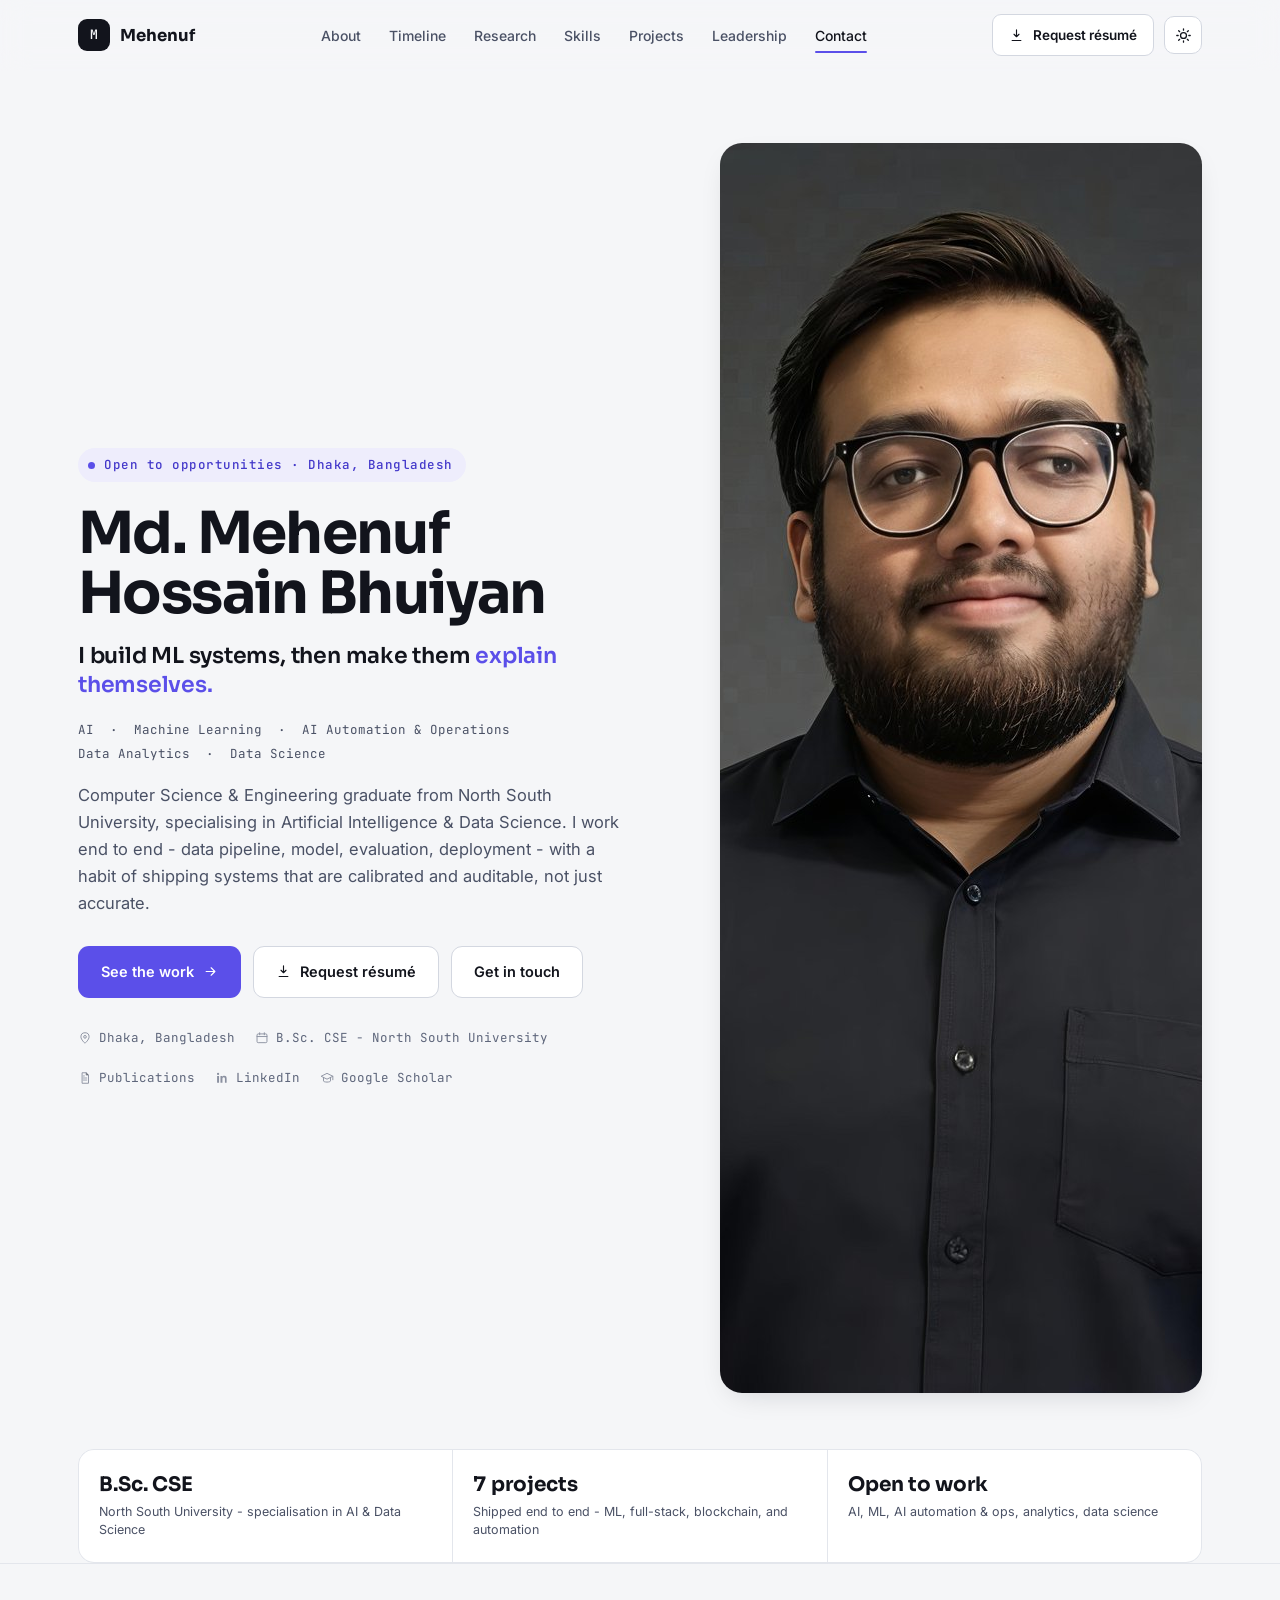
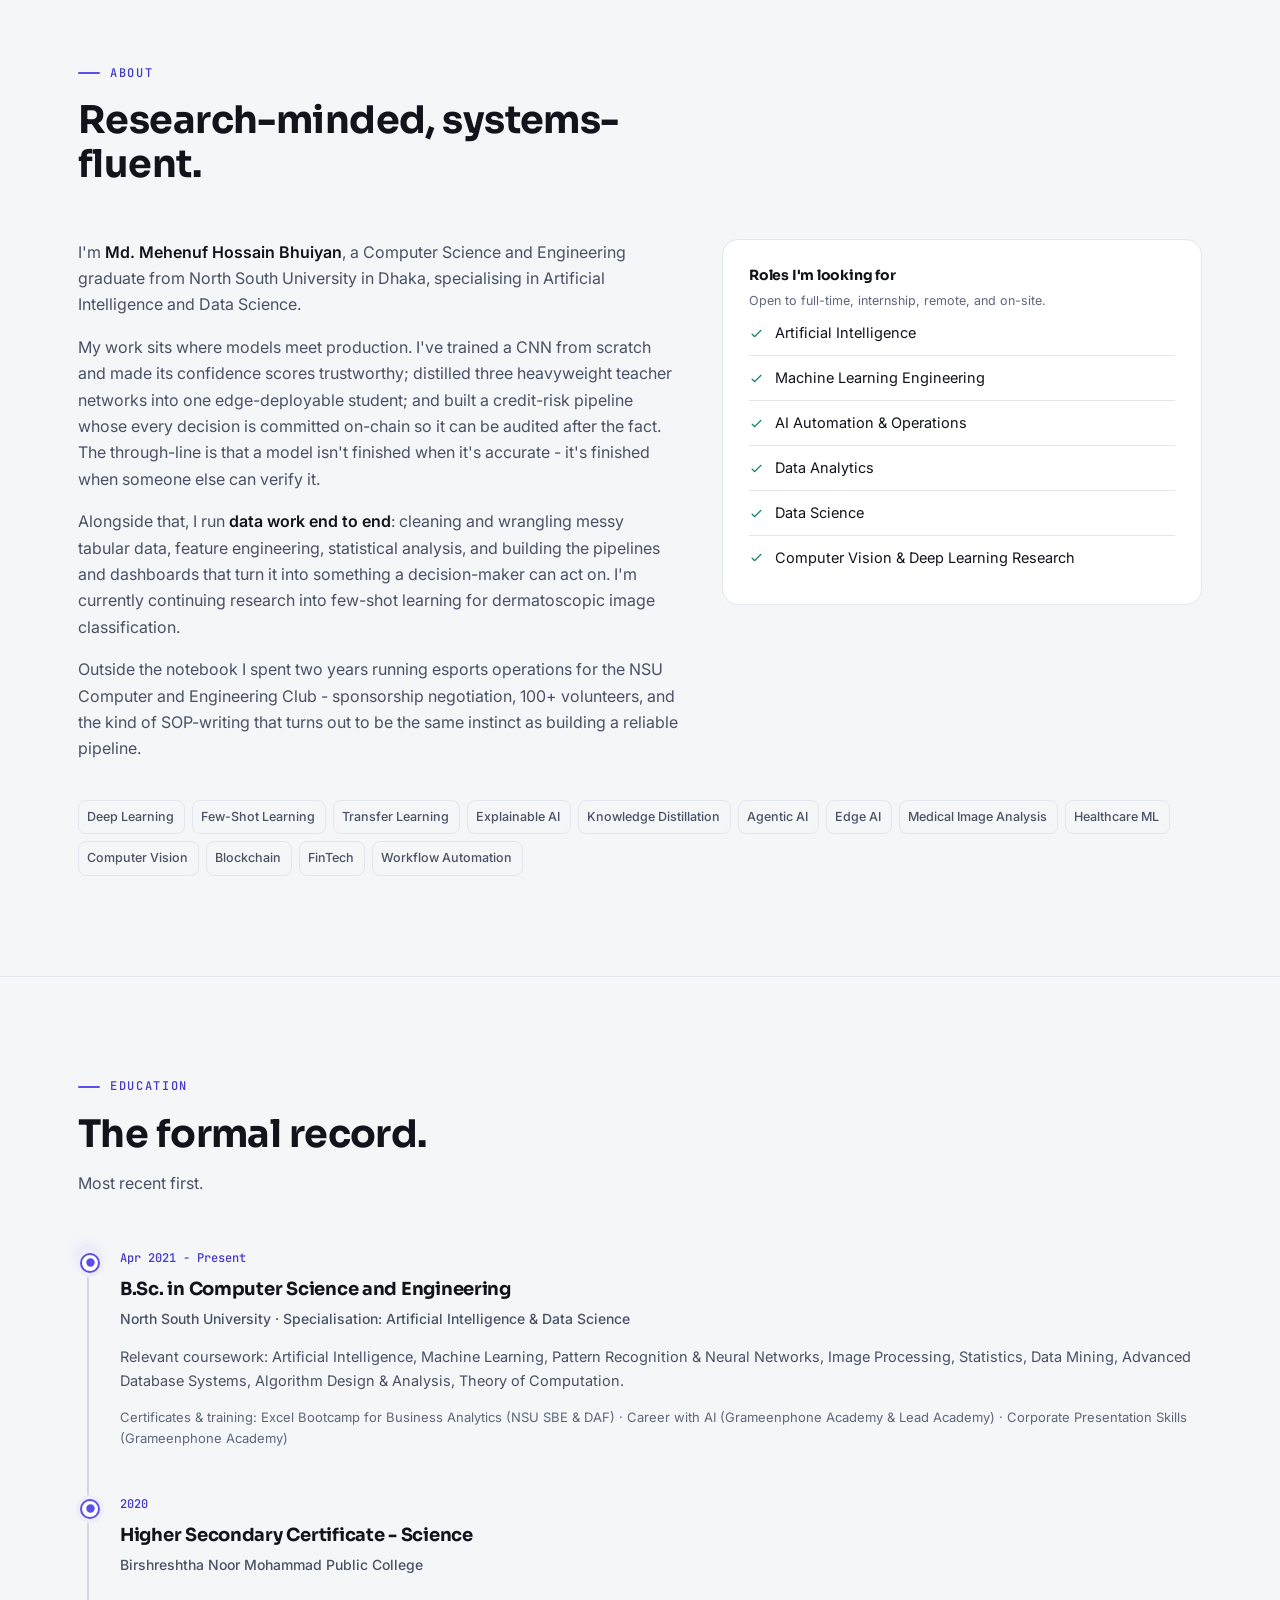
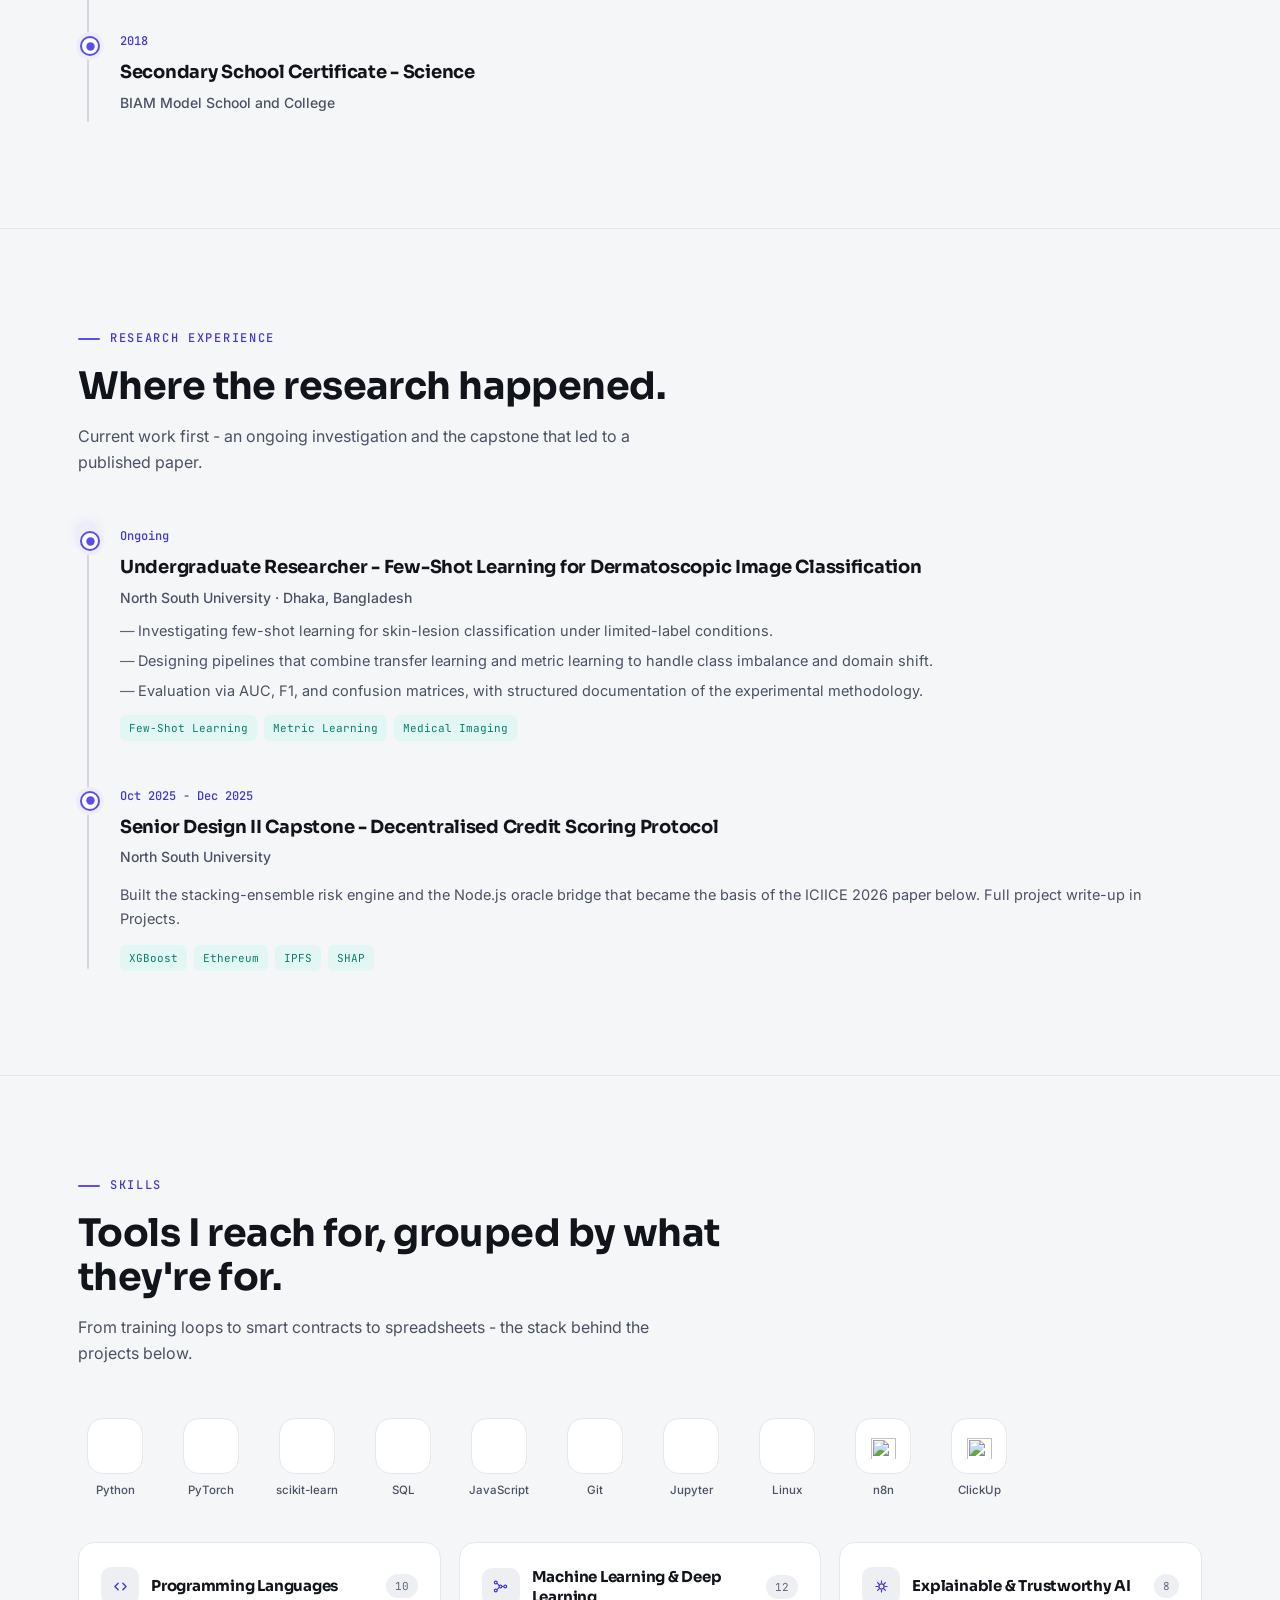
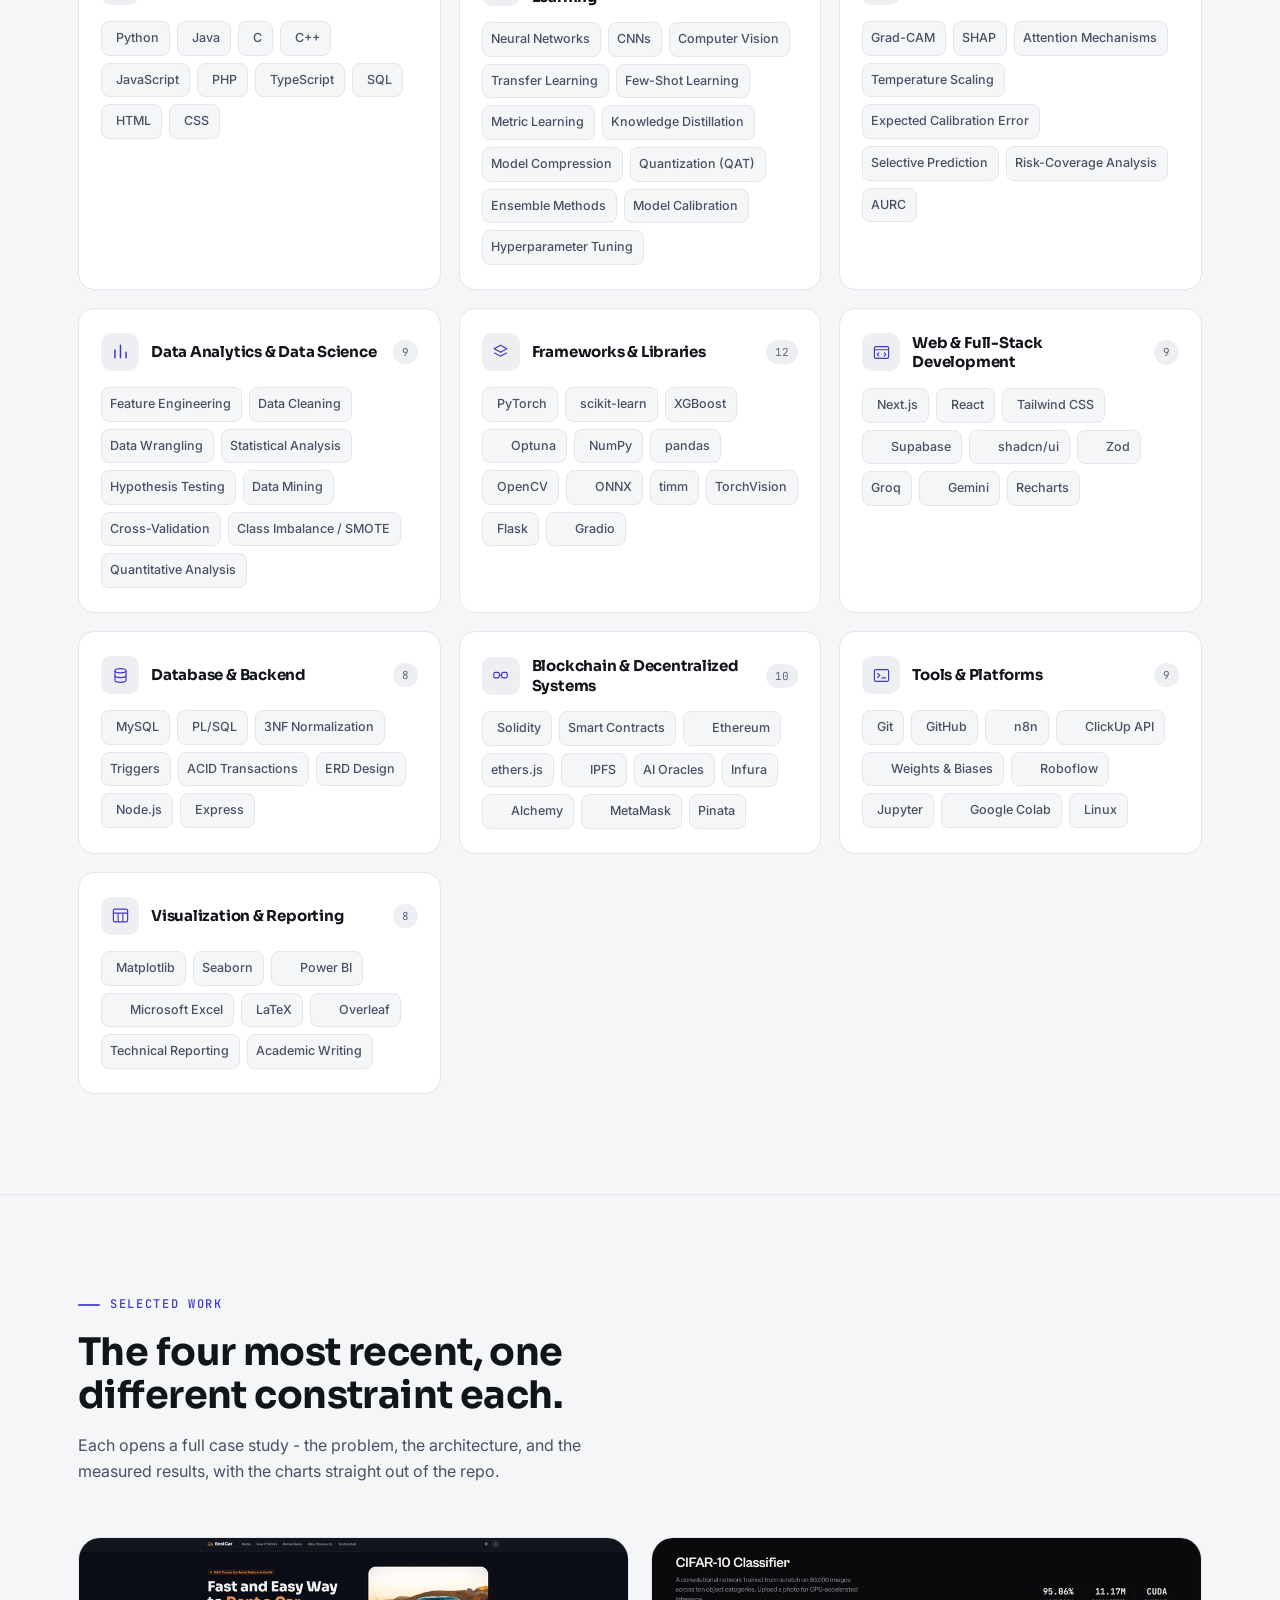
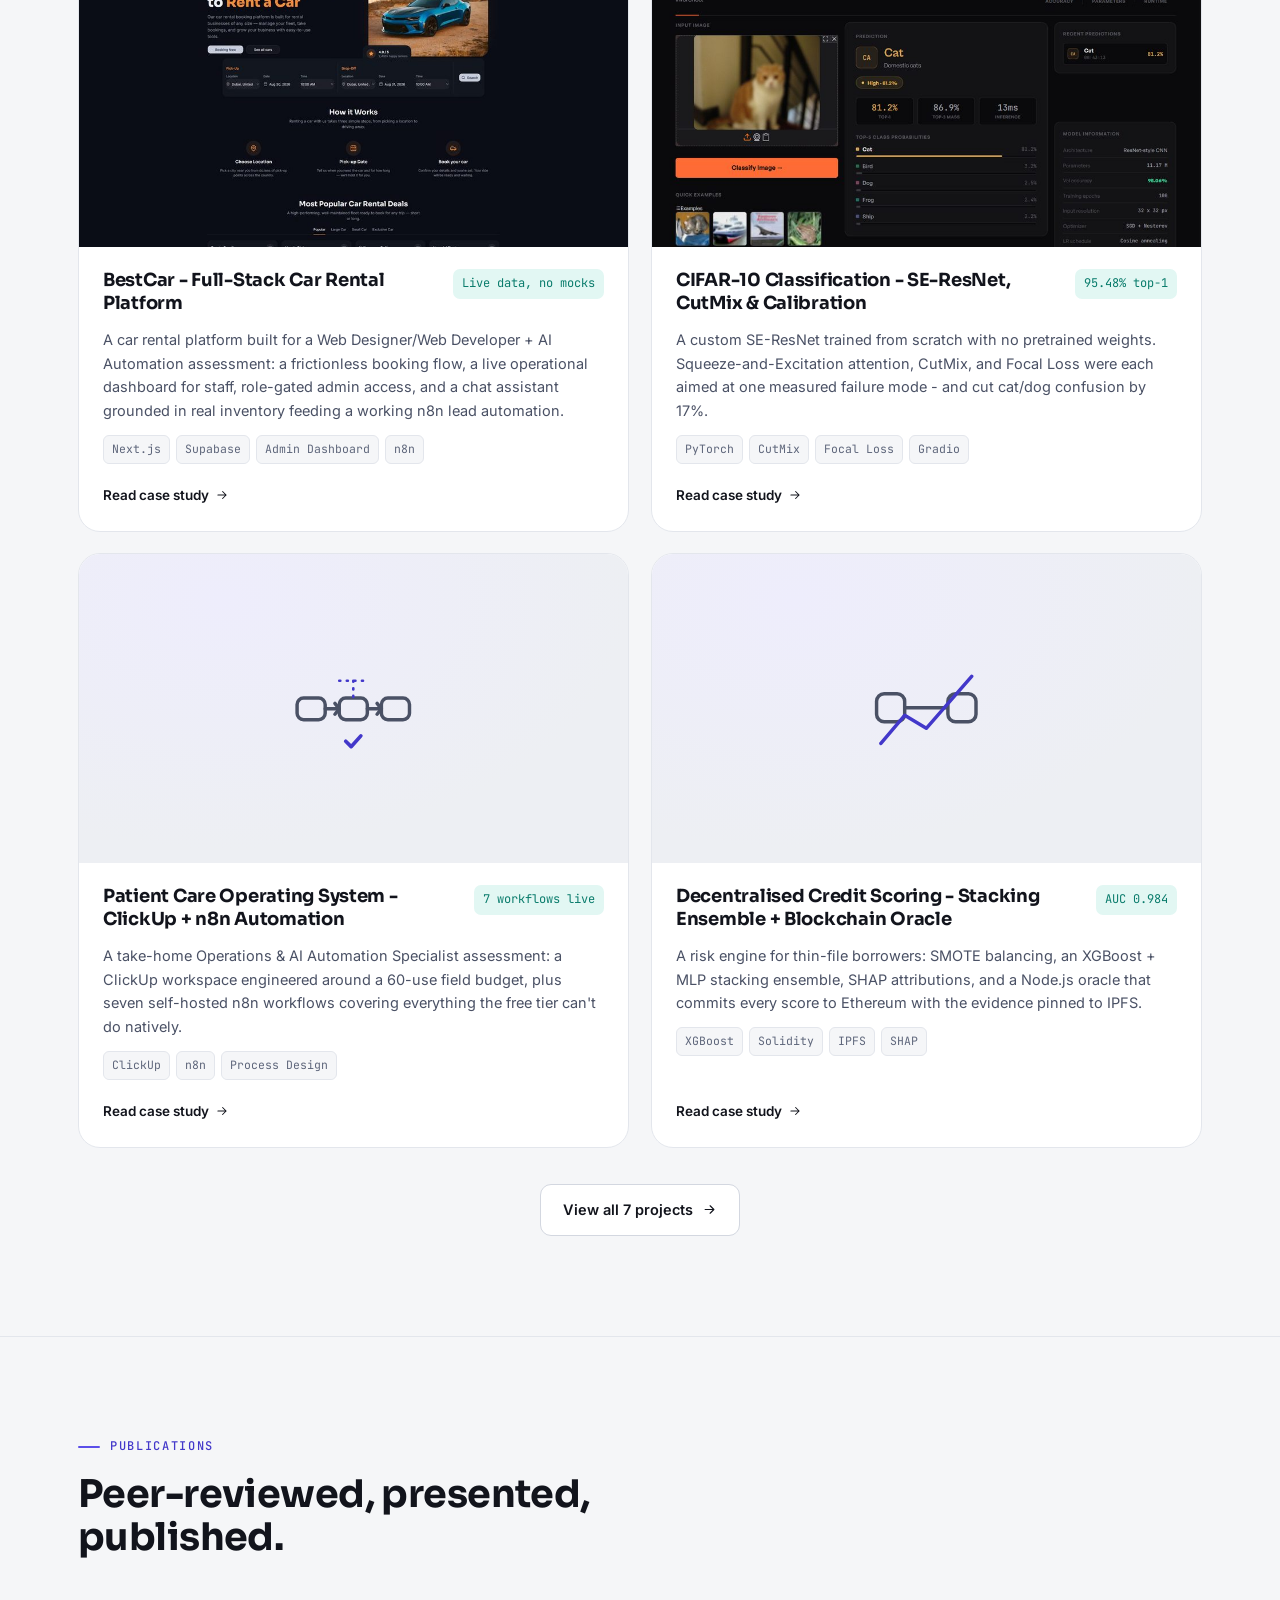
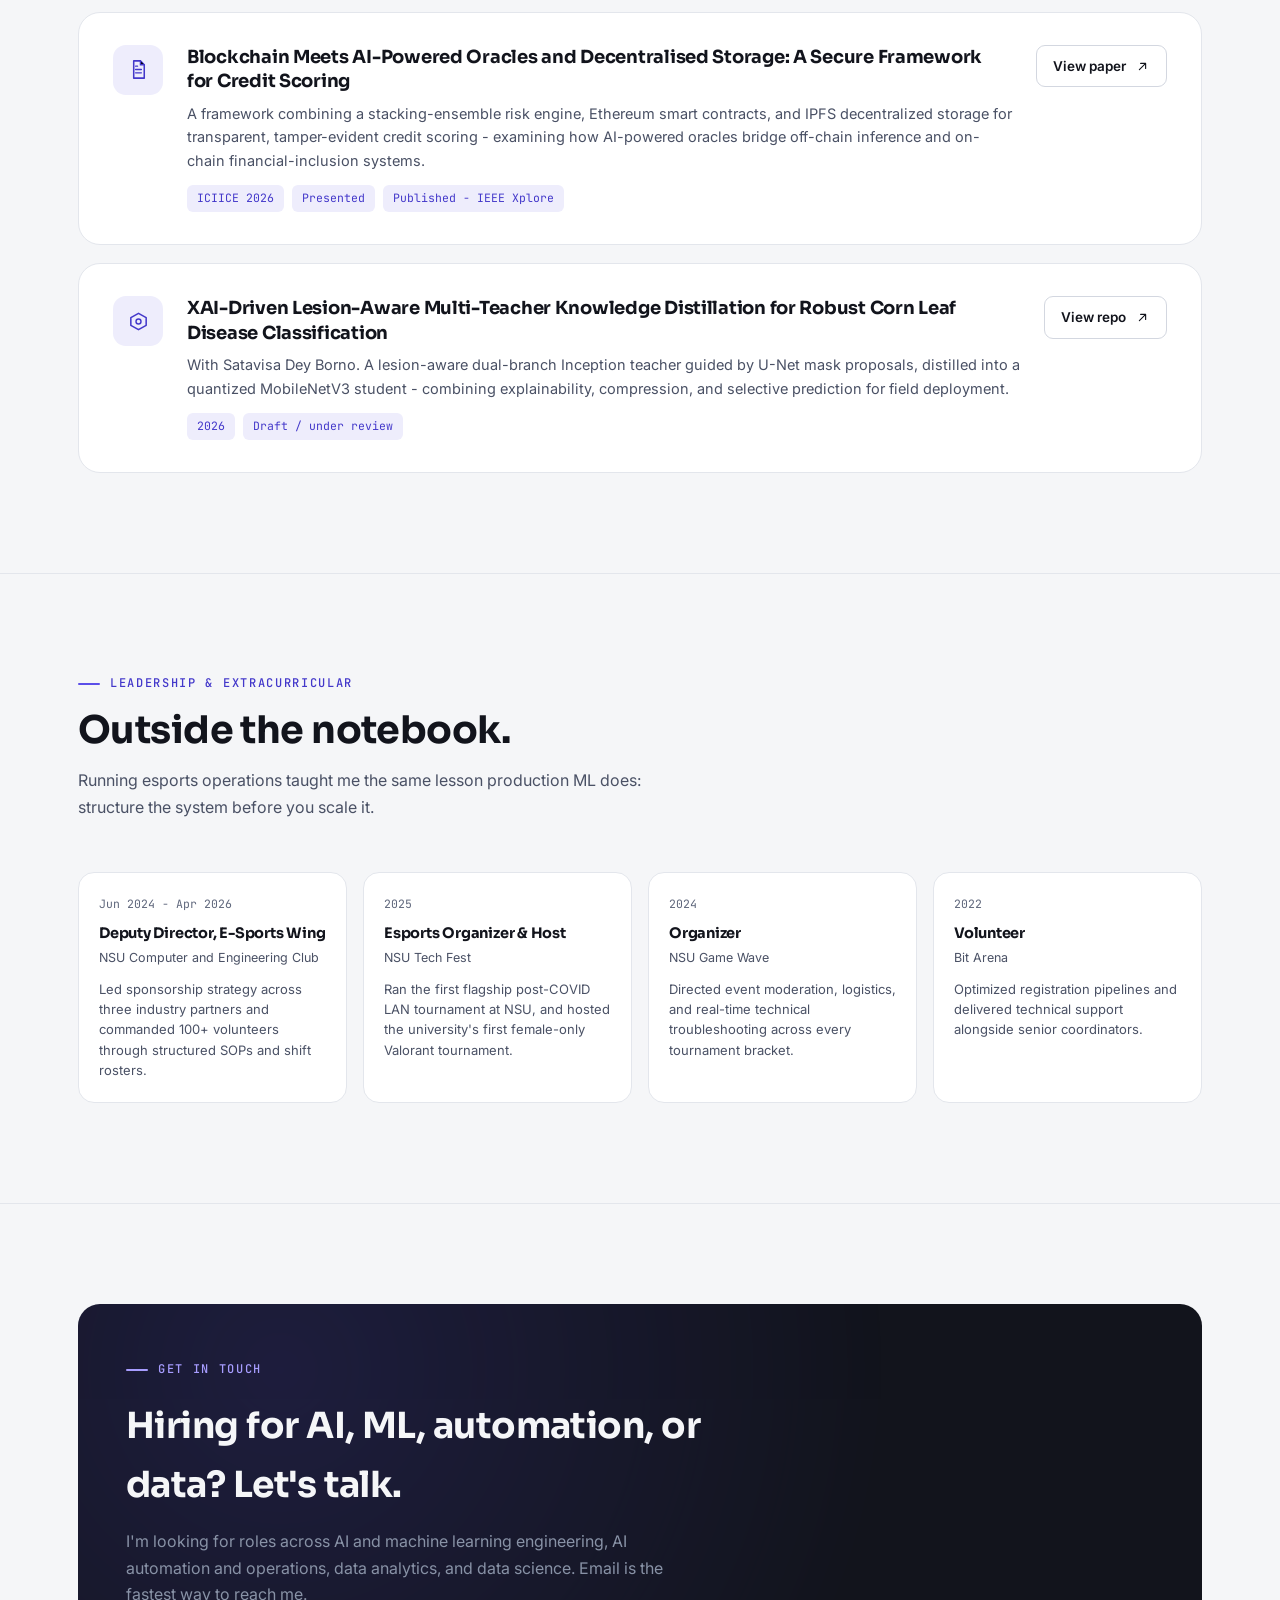
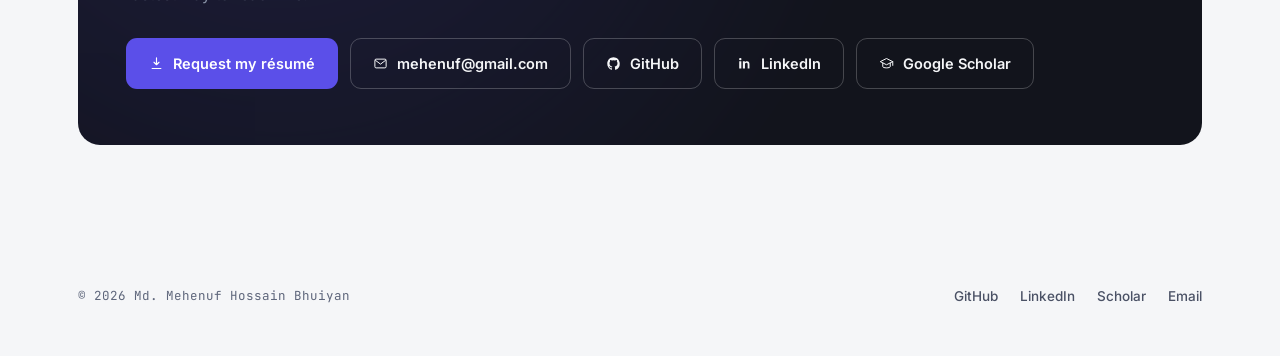
==== commit 96caba0d: "slight adjustments" ====
--- a/index.html
+++ b/index.html
@@ -32,7 +32,7 @@
 <link rel="preconnect" href="https://fonts.gstatic.com" crossorigin>
 <link href="https://fonts.googleapis.com/css2?family=Sora:wght@500;600;700&family=Inter:wght@400;500;600&family=JetBrains+Mono:wght@400;500&display=swap" rel="stylesheet">
 <link rel="stylesheet" href="https://cdn.jsdelivr.net/gh/devicons/devicon@2.15.1/devicon.min.css">
-<link rel="stylesheet" href="./assets/css/style.css?v=3">
+<link rel="stylesheet" href="./assets/css/style.css?v=4">
 </head>
 <body>
 
@@ -463,14 +463,7 @@
 
         <a class="proj-card reveal" href="projects/car-rental-platform.html">
           <div class="proj-media">
-            <svg class="glyph" viewBox="0 0 120 120" fill="none">
-              <path d="M14 74 22 50c2-6 8-10 14-10h34c6 0 12 4 14 10l8 24" stroke="var(--ink-soft)" stroke-width="3.2" stroke-linecap="round" stroke-linejoin="round"/>
-              <rect x="8" y="74" width="104" height="18" rx="9" stroke="var(--ink-soft)" stroke-width="3.2"/>
-              <circle cx="34" cy="92" r="10" stroke="var(--ink-soft)" stroke-width="3.2"/>
-              <circle cx="86" cy="92" r="10" stroke="var(--ink-soft)" stroke-width="3.2"/>
-              <path d="M30 58h60" stroke="var(--ink-faint)" stroke-width="2"/>
-              <path d="M76 16h28a4 4 0 0 1 4 4v14a4 4 0 0 1-4 4h-8l-7 7v-7h-13a4 4 0 0 1-4-4V20a4 4 0 0 1 4-4Z" stroke="var(--violet-deep)" stroke-width="2.4" stroke-linejoin="round" opacity="0.9"/>
-            </svg>
+            <img src="assets/img/thumbs/car-rental.jpg" width="960" height="540" alt="BestCar rental platform homepage" loading="lazy" decoding="async">
           </div>
           <div class="proj-body">
             <div class="row-top"><h3>BestCar - Full-Stack Car Rental Platform</h3><span class="proj-metric">Live data, no mocks</span></div>
@@ -484,13 +477,7 @@
 
         <a class="proj-card reveal" href="projects/cifar10-classifier.html">
           <div class="proj-media">
-            <svg class="glyph" viewBox="0 0 120 120" fill="none">
-              <g stroke="var(--violet-deep)" stroke-width="3.2" opacity="0.9">
-                <rect x="12" y="12" width="28" height="28" rx="3"/><rect x="46" y="12" width="28" height="28" rx="3"/><rect x="80" y="12" width="28" height="28" rx="3"/>
-                <rect x="12" y="46" width="28" height="28" rx="3"/><rect x="46" y="46" width="28" height="28" rx="3" fill="var(--violet)" fill-opacity="0.22"/><rect x="80" y="46" width="28" height="28" rx="3"/>
-                <rect x="12" y="80" width="28" height="28" rx="3"/><rect x="46" y="80" width="28" height="28" rx="3"/><rect x="80" y="80" width="28" height="28" rx="3"/>
-              </g>
-            </svg>
+            <img src="assets/img/thumbs/cifar.jpg" width="960" height="540" alt="CIFAR-10 classifier web app predicting a cat" loading="lazy" decoding="async">
           </div>
           <div class="proj-body">
             <div class="row-top"><h3>CIFAR-10 Classification - SE-ResNet, CutMix &amp; Calibration</h3><span class="proj-metric">95.48% top-1</span></div>
@@ -574,7 +561,7 @@
           <p>A framework combining a stacking-ensemble risk engine, Ethereum smart contracts, and IPFS decentralized storage for transparent, tamper-evident credit scoring - examining how AI-powered oracles bridge off-chain inference and on-chain financial-inclusion systems.</p>
           <div class="paper-meta"><span>ICIICE 2026</span><span>Presented</span><span>Published - IEEE Xplore</span></div>
         </div>
-        <a class="btn btn-ghost btn-sm" href="https://www.researchgate.net/publication/407327879_Blockchain_Meets_AI-Powered_Oracles_and_decentralized_storage_A_Secure_and_Scalable_Framework_for_Decentralized_Credit_Scoring" target="_blank" rel="noopener">
+        <a class="btn btn-ghost btn-sm" href="https://ieeexplore.ieee.org/document/11565501" target="_blank" rel="noopener">
           View paper
           <svg viewBox="0 0 24 24"><path d="M7 17 17 7M9 7h8v8" fill="none" stroke="currentColor" stroke-width="1.8" stroke-linecap="round" stroke-linejoin="round"/></svg>
         </a>
@@ -682,6 +669,6 @@
   </div>
 </footer>
 
-<script src="./assets/js/main.js?v=3"></script>
+<script src="./assets/js/main.js?v=4"></script>
 </body>
 </html>
--- a/assets/css/style.css
+++ b/assets/css/style.css
@@ -632,6 +632,30 @@
 }
 
 /* ---------- PROJECTS ---------- */
+
+/* View toggle (grid / list) — projects index only */
+.view-toggle-row{ display:flex; justify-content:flex-end; margin-bottom:20px; }
+.view-toggle{
+  display:inline-flex; gap:2px; padding:4px; flex:none;
+  background:var(--paper-sunk); border:1px solid var(--line); border-radius:12px;
+}
+.view-btn{
+  display:inline-flex; align-items:center; gap:7px;
+  font-size:13px; font-weight:600; color:var(--ink-faint);
+  padding:8px 14px; border-radius:8px; background:transparent;
+  transition:background var(--dur-hover) ease, color var(--dur-hover) ease, box-shadow var(--dur-hover) ease;
+}
+.view-btn svg{ width:15px; height:15px; flex:none; }
+.view-btn[aria-pressed="true"]{ background:var(--panel); color:var(--ink); box-shadow:var(--shadow-sm); }
+@media (hover: hover) and (pointer: fine){
+  .view-btn:not([aria-pressed="true"]):hover{ color:var(--ink); }
+}
+@media (max-width:480px){ .view-btn span{ display:none; } .view-btn{ padding:8px 12px; } }
+
+.proj-view-list{ display:none; }
+html[data-proj-view="list"] .proj-view-grid{ display:none; }
+html[data-proj-view="list"] .proj-view-list{ display:block; }
+
 .projects-grid{ display:grid; grid-template-columns:repeat(2,1fr); gap:22px; }
 @media (max-width:860px){ .projects-grid{ grid-template-columns:1fr; } }
 
@@ -646,7 +670,7 @@
 .proj-card:active{ transform:scale(0.99); }
 @media (hover: hover) and (pointer: fine){
   .proj-card:hover{ box-shadow:var(--shadow-lg); }
-  .proj-card:hover .proj-media .glyph{ transform:scale(1.06); }
+  .proj-card:hover .proj-media .glyph, .proj-card:hover .proj-media img{ transform:scale(1.06); }
   .proj-card:hover .proj-link{ gap:10px; color:var(--violet-deep); }
 }
 .proj-media{
@@ -657,6 +681,7 @@
   background:radial-gradient(120% 130% at 26% 15%, var(--violet-tint), var(--paper-sunk) 62%);
 }
 .proj-media .glyph{ width:42%; height:42%; transition:transform 420ms var(--ease-out); }
+.proj-media img{ width:100%; height:100%; object-fit:cover; display:block; transition:transform 420ms var(--ease-out); }
 .proj-body{ padding:22px 24px 24px; display:flex; flex-direction:column; gap:12px; flex:1; }
 .proj-body .row-top{ display:flex; justify-content:space-between; align-items:flex-start; gap:12px; }
 .proj-body h3{ font-size:18px; line-height:1.3; }
@@ -676,6 +701,40 @@
   color:var(--ink); transition:gap var(--dur-hover) var(--ease-out), color var(--dur-hover) ease;
 }
 .proj-link svg{ width:14px; height:14px; }
+
+/* ---------- PROJECTS: list view ---------- */
+.proj-list{ display:flex; flex-direction:column; gap:16px; }
+.proj-row{
+  background:var(--panel); border:1px solid var(--line); border-radius:var(--radius-lg);
+  display:grid; grid-template-columns:240px 1fr auto; gap:26px; align-items:center;
+  padding:14px 28px 14px 14px;
+  transition:box-shadow var(--dur-ui) var(--ease-out), border-color var(--dur-ui) ease, transform var(--dur-ui) var(--ease-out);
+  will-change:transform;
+}
+.proj-row:active{ transform:scale(0.995); }
+@media (hover: hover) and (pointer: fine){
+  .proj-row:hover{ box-shadow:var(--shadow-md); border-color:var(--line-strong); }
+  .proj-row:hover .proj-row-media .glyph, .proj-row:hover .proj-row-media img{ transform:scale(1.06); }
+  .proj-row:hover .proj-link{ gap:10px; color:var(--violet-deep); }
+}
+.proj-row-media{
+  width:240px; aspect-ratio:16/9; border-radius:calc(var(--radius-lg) - 8px); overflow:hidden; position:relative; flex:none;
+  display:flex; align-items:center; justify-content:center;
+  background:radial-gradient(120% 130% at 26% 15%, var(--violet-tint), var(--paper-sunk) 62%);
+}
+.proj-row-media .glyph{ width:40%; height:40%; transition:transform 420ms var(--ease-out); }
+.proj-row-media img{ width:100%; height:100%; object-fit:cover; display:block; transition:transform 420ms var(--ease-out); }
+.proj-row-body{ min-width:0; display:flex; flex-direction:column; gap:9px; }
+.proj-row-body .row-top{ display:flex; flex-wrap:wrap; justify-content:space-between; align-items:flex-start; gap:10px 12px; }
+.proj-row-body h3{ font-size:17px; line-height:1.3; }
+.proj-row-body p{ color:var(--ink-soft); font-size:14px; margin:0; max-width:62ch; }
+.proj-row .proj-link{ flex:none; }
+@media (max-width:760px){
+  .proj-row{ grid-template-columns:1fr; padding:0; overflow:hidden; }
+  .proj-row-media{ width:100%; border-radius:0; }
+  .proj-row-body{ padding:18px 20px 4px; }
+  .proj-row .proj-link{ padding:0 20px 20px; }
+}
 
 /* ---------- RESEARCH ---------- */
 .paper-card{
